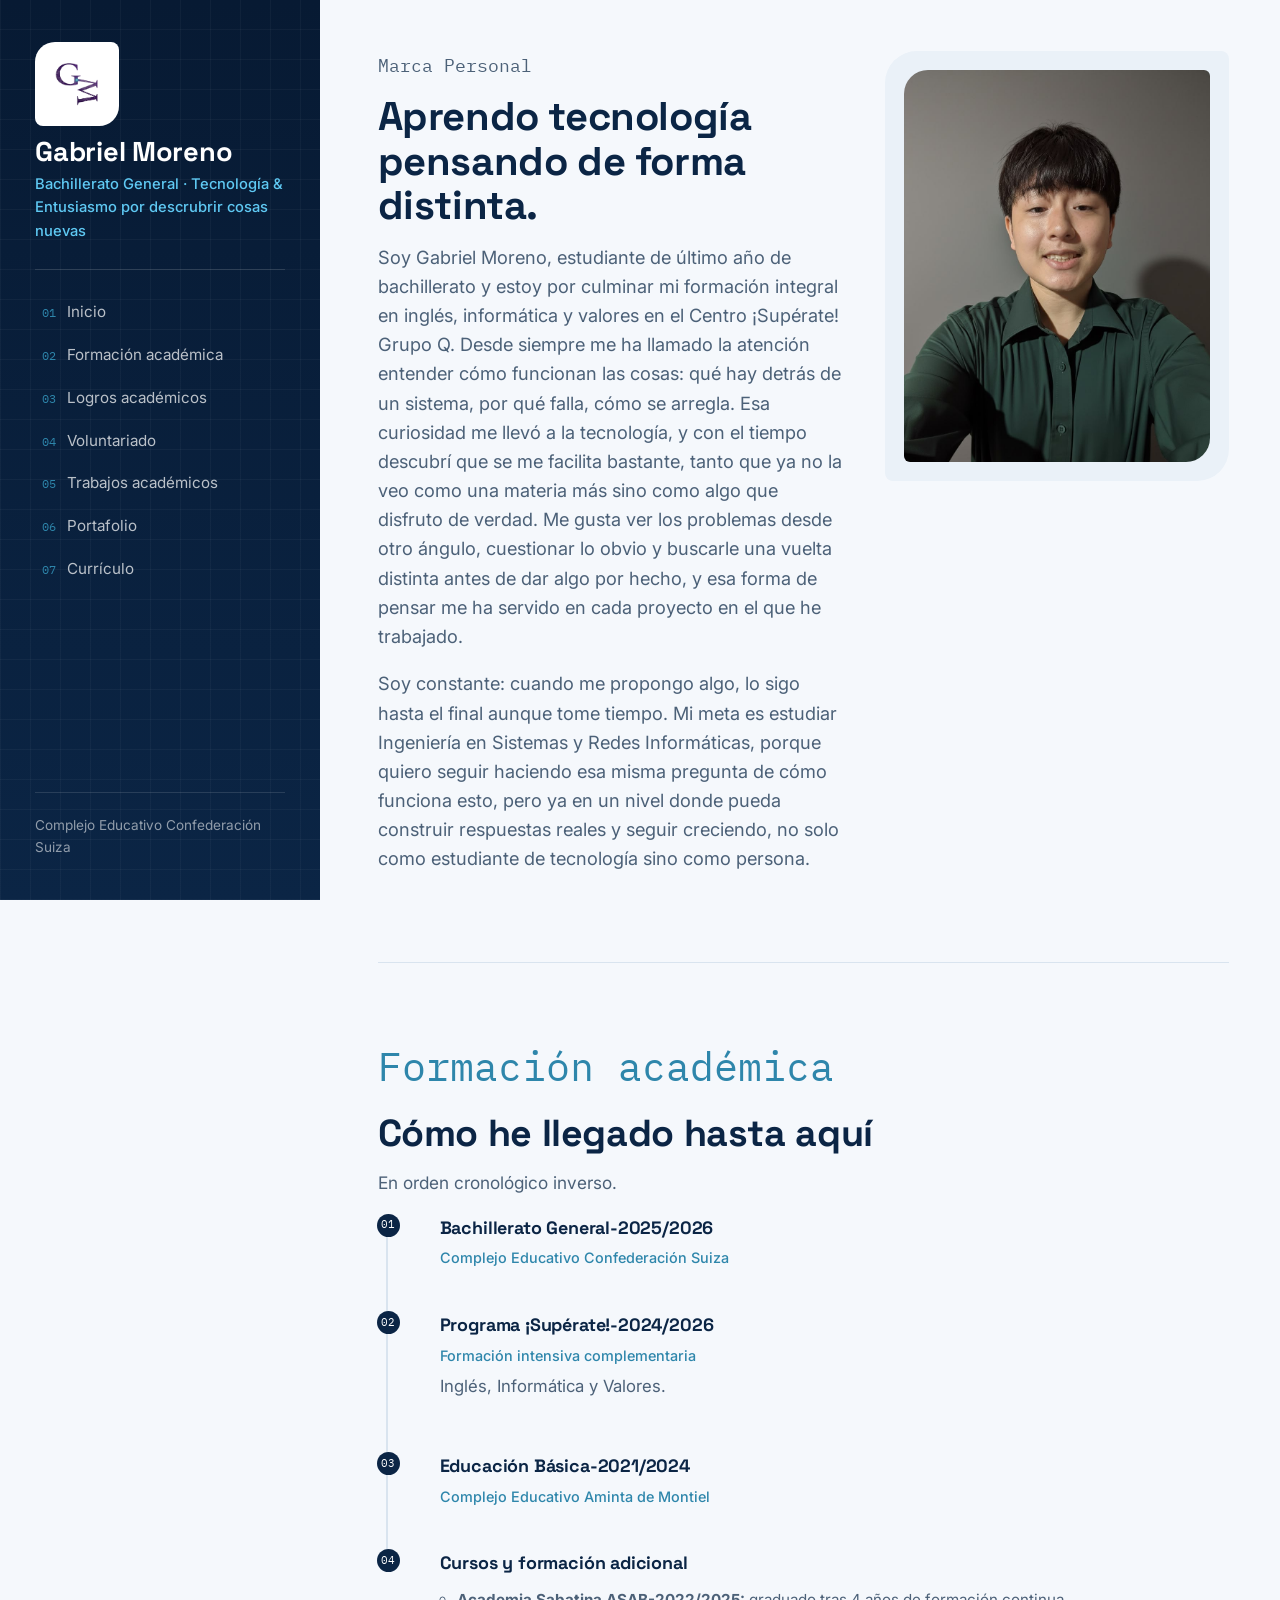
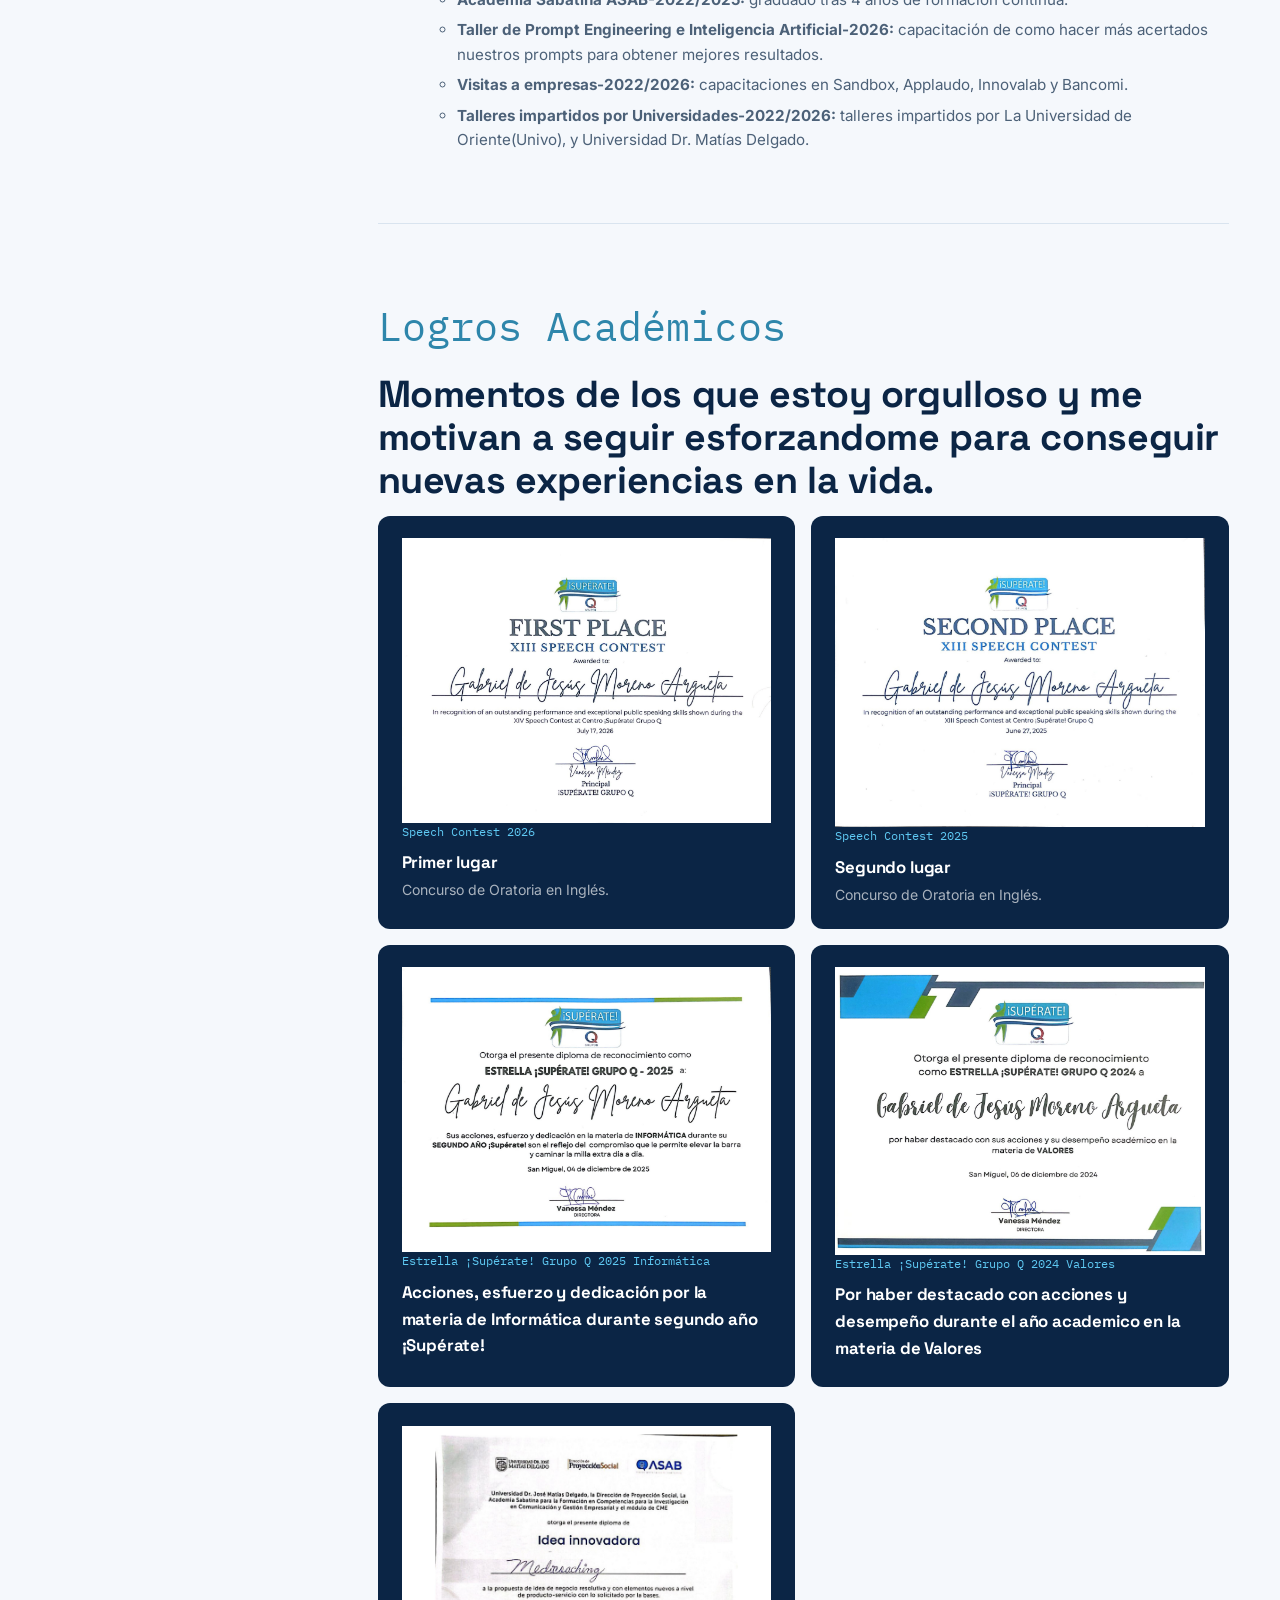
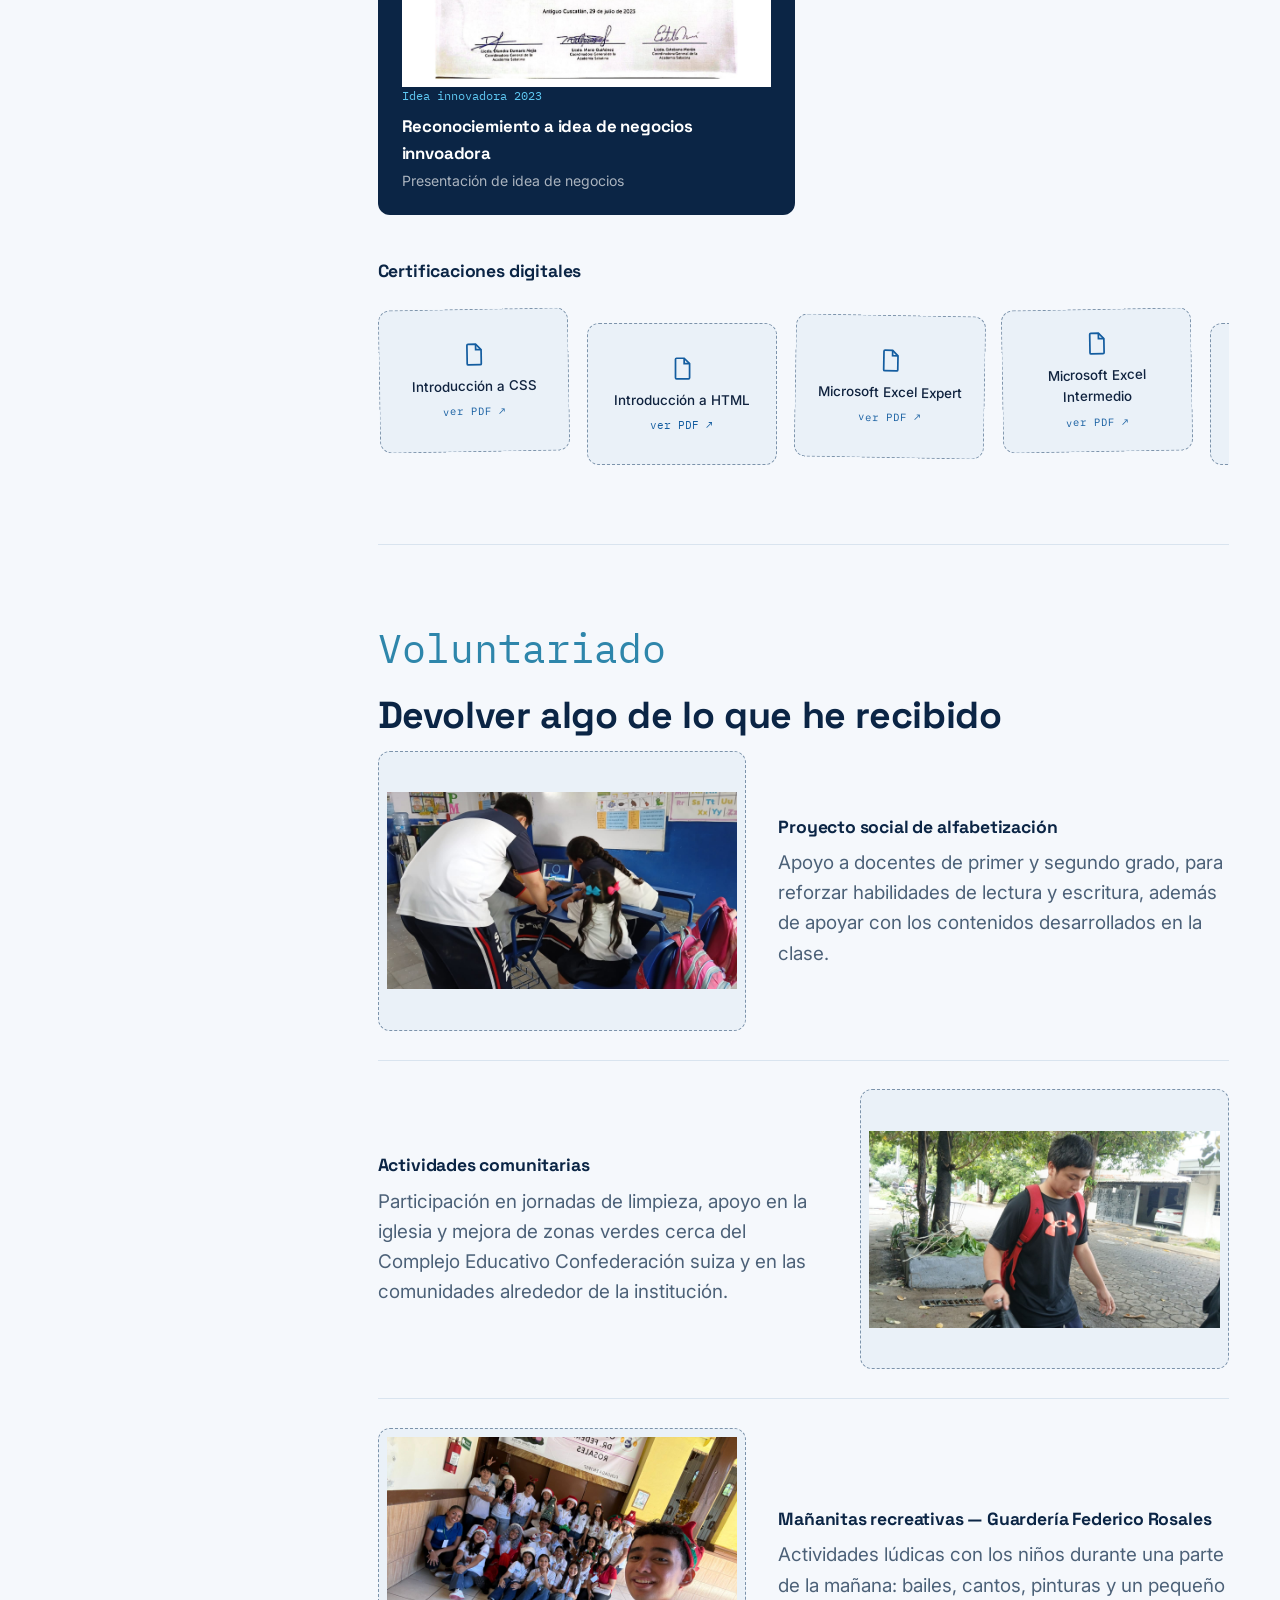
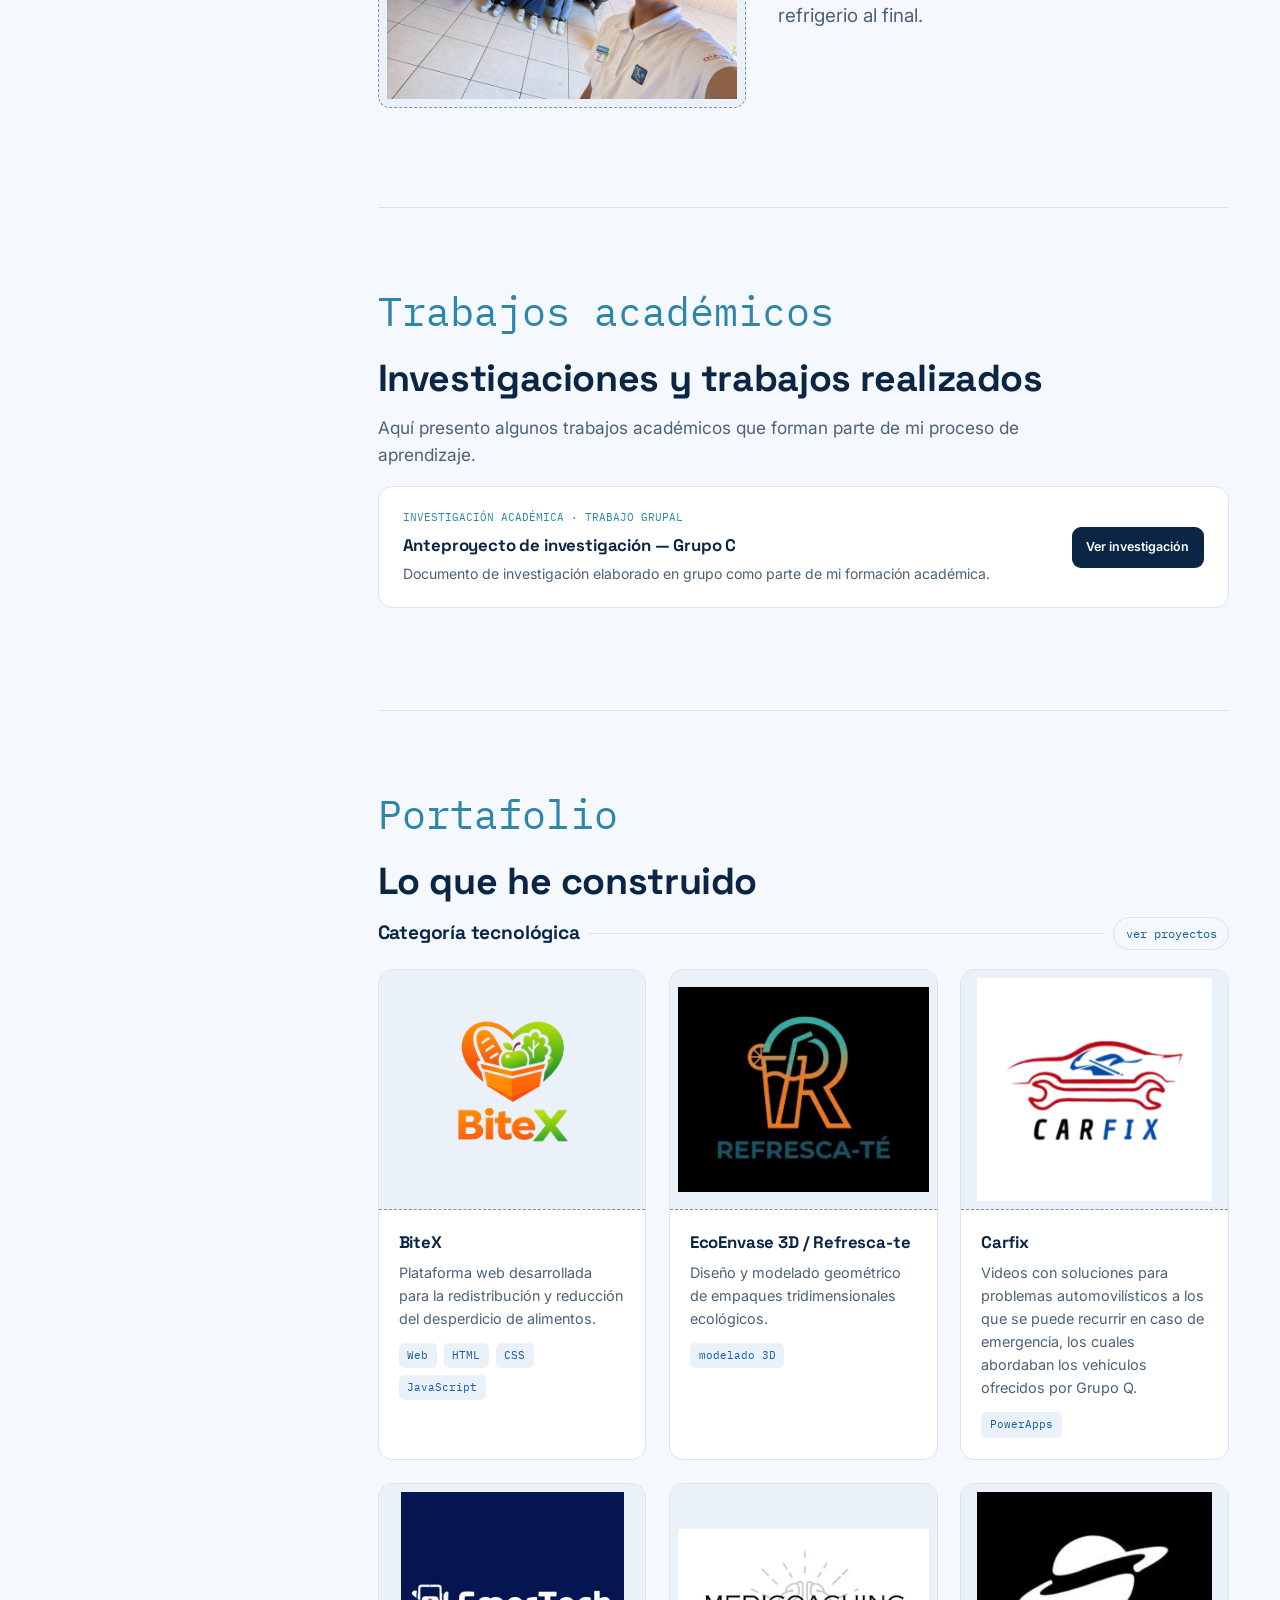
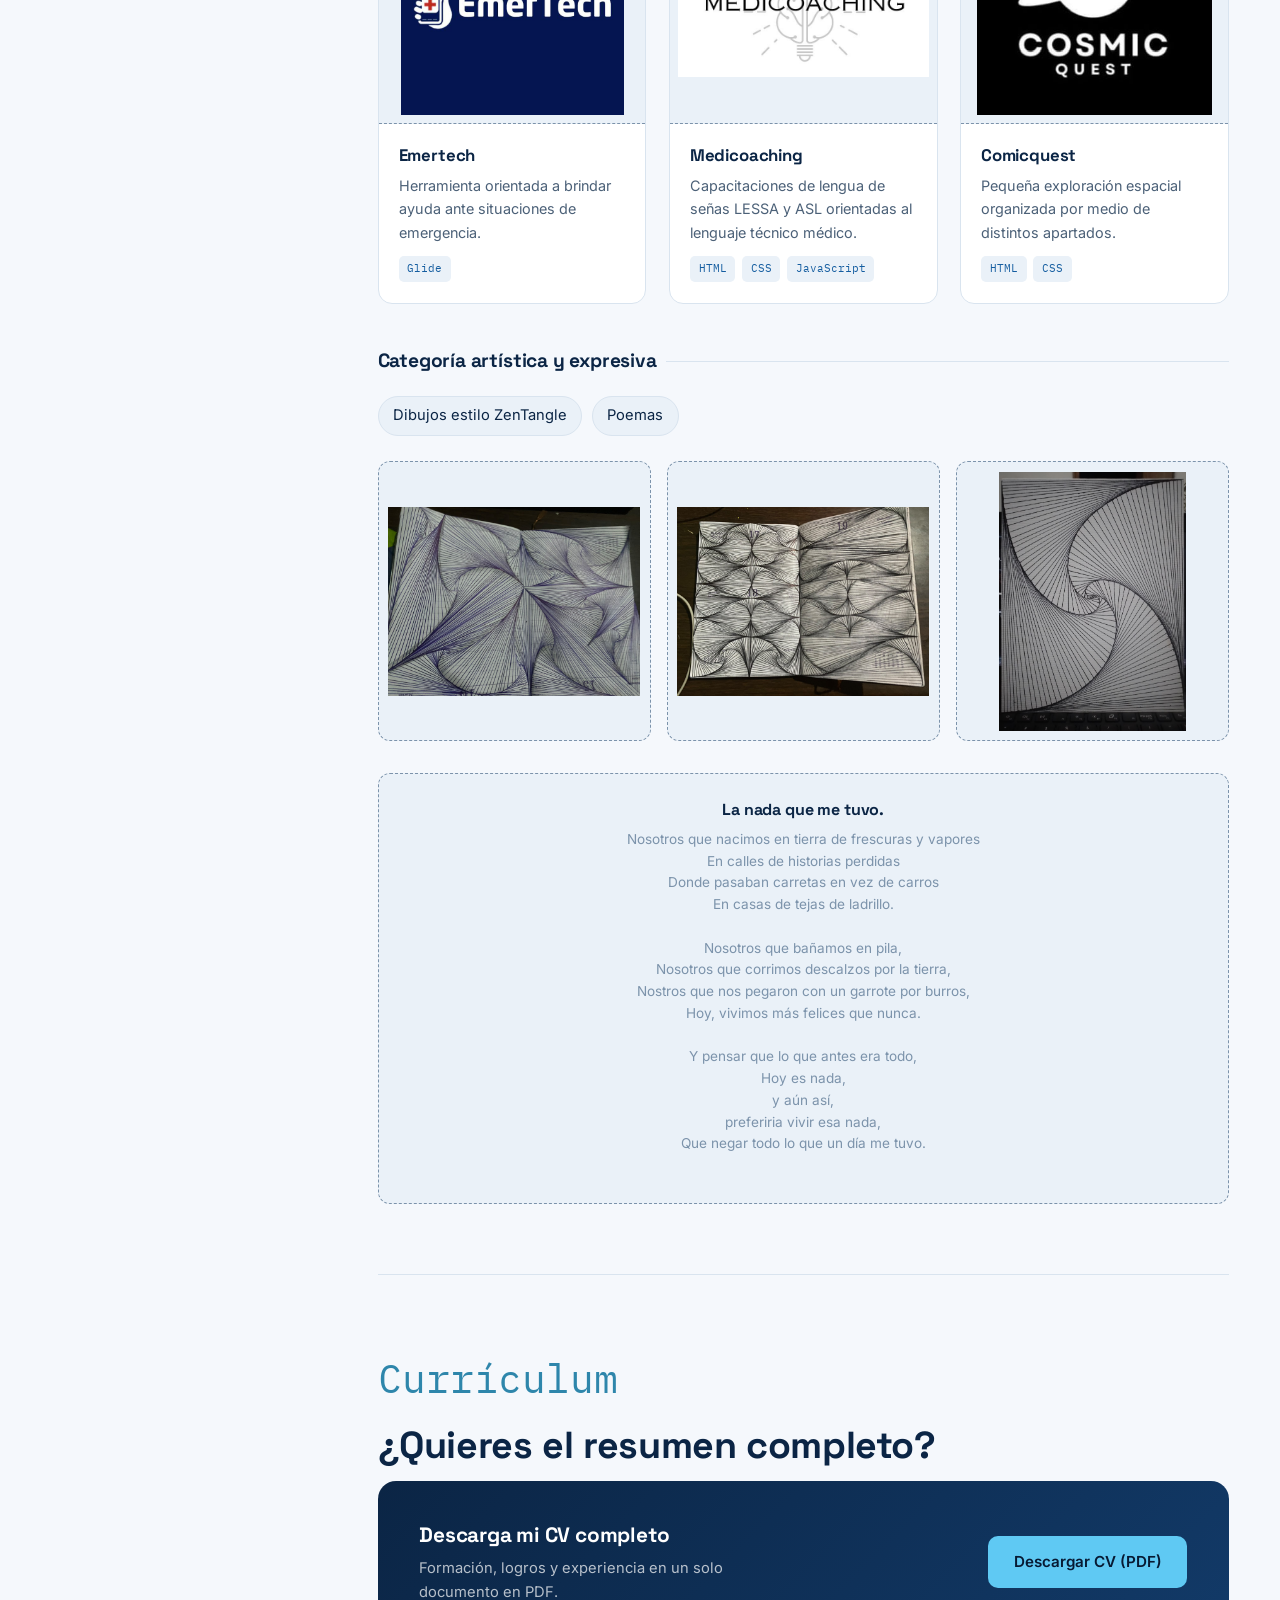
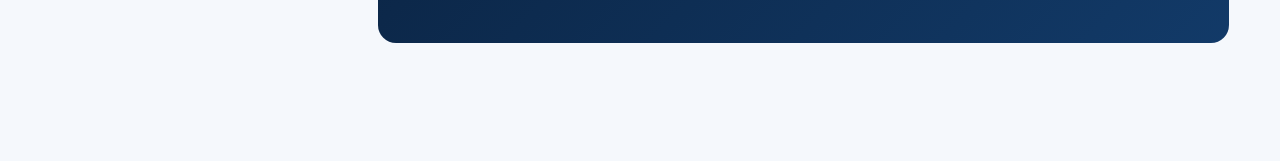
==== index.html @ 250d529d "Update educational and achievement sections in HTML" ====
<!DOCTYPE html>
<html lang="es">
<head>
<!-- ===== CABECERA: configuración, título y hoja de estilos ===== -->
<meta charset="UTF-8">
<meta name="viewport" content="width=device-width, initial-scale=1.0">
<title>Gabriel Moreno — Marca Personal</title>
<link rel="preconnect" href="https://fonts.googleapis.com">
<link rel="preconnect" href="https://fonts.gstatic.com" crossorigin>
<link href="https://fonts.googleapis.com/css2?family=Space+Grotesk:wght@400;500;600;700&family=Inter:wght@400;500;600&family=IBM+Plex+Mono:wght@500&display=swap" rel="stylesheet">
<link rel="stylesheet" href="style.css">
</head>
<body>

<!-- ===== MENÚ LATERAL: navegación principal ===== -->
<nav class="sidebar" aria-label="Navegación principal">
  <div class="brand-mark">
    <img class="brand-logo" src="archivos/logo.png" alt="Logo de Gabriel Moreno">
  </div>
  <h1>Gabriel Moreno</h1>
  <p class="role">Bachillerato General · Tecnología &amp; Entusiasmo por descrubrir cosas nuevas</p>

  <ul class="sidebar-nav">
    <li><a href="#inicio"><span class="idx">01</span> Inicio</a></li>
    <li><a href="#formacion"><span class="idx">02</span> Formación académica</a></li>
    <li><a href="#logros"><span class="idx">03</span> Logros académicos</a></li>
    <li><a href="#voluntariado"><span class="idx">04</span> Voluntariado</a></li>
    <li><a href="#trabajos-academicos"><span class="idx">05</span> Trabajos académicos</a></li>
    <li><a href="#portafolio"><span class="idx">06</span> Portafolio</a></li>
    <li><a href="#cv"><span class="idx">07</span> Currículo</a></li>
  </ul>

  <div class="sidebar-footer">
    Complejo Educativo Confederación Suiza
    <br>
  </div>
</nav>

<!-- ===== CONTENIDO PRINCIPAL ===== -->
<main>

  <!-- ===== SECCIÓN 1: INICIO ===== -->
  <section id="inicio">
    <div class="hero-grid">
      <div class="hero-copy">
        <p class="kicker">Marca Personal</p>
        <h2>Aprendo tecnología pensando de forma distinta.</h2>
        <p>
          Soy Gabriel Moreno, estudiante de último año de bachillerato y estoy por culminar mi formación integral en inglés, informática y valores en el Centro ¡Supérate! Grupo Q. 
          Desde siempre me ha llamado la atención entender cómo funcionan las cosas: qué hay detrás de un sistema, por qué falla, cómo se arregla. 
          Esa curiosidad me llevó a la tecnología, y con el tiempo descubrí que se me facilita bastante, tanto que ya no la veo como una materia más sino como algo que disfruto de verdad. 
          Me gusta ver los problemas desde otro ángulo, cuestionar lo obvio y buscarle una vuelta distinta antes de dar algo por hecho, y esa forma de pensar me ha servido en cada proyecto en el que he trabajado. 
        
          
        </p>
        <p>
            Soy constante: cuando me propongo algo, lo sigo hasta el final aunque tome tiempo. Mi meta es estudiar Ingeniería en Sistemas y Redes 
          Informáticas, porque quiero seguir haciendo esa misma pregunta de cómo funciona esto, pero ya en un nivel donde pueda construir respuestas reales y seguir creciendo, 
          no solo como estudiante de tecnología sino como persona.
        </p>
      </div>
      <div class="photo-frame">
        <div class="photo-backdrop" aria-hidden="true"></div>
        <div class="photo-slot">
          <img src="archivos/yo.jpeg" alt="Gabriel Moreno">
        </div>
      </div>
    </div>
  </section>

  <!-- ===== SECCIÓN 2: FORMACIÓN ACADÉMICA ===== -->
  <section id="formacion">
    <p class="kicker">Formación académica</p>
    <h2>Cómo he llegado hasta aquí</h2>
    <p class="lede">En orden cronológico inverso.</p>

    <ul class="timeline">
      <li>
        <h3>Bachillerato General-2025/2026</h3>
        <p class="meta">Complejo Educativo Confederación Suiza</p>
      </li>
      <li>
        <h3>Programa ¡Supérate!-2024/2026</h3>
        <p class="meta">Formación intensiva complementaria</p>
        <p>Inglés, Informática y Valores.</p>
      </li>
      <li>
        <h3>Educación Básica-2021/2024</h3>
        <p class="meta">Complejo Educativo Aminta de Montiel</p>
      </li>
      <li>
         <h3>Cursos y formación adicional</h3>
        <ul class="sub-list">
          <li><strong>Academia Sabatina ASAB-2022/2025:</strong> graduado tras 4 años de formación continua.</li>
          <li><strong>Taller de Prompt Engineering e Inteligencia Artificial-2026:</strong> capacitación de como hacer más acertados nuestros prompts para obtener
            mejores resultados.</li>
          <li><strong>Visitas a empresas-2022/2026:</strong> capacitaciones en Sandbox, Applaudo, Innovalab y Bancomi.</li>
          <li><strong>Talleres impartidos por Universidades-2022/2026:</strong> talleres impartidos por La Universidad de Oriente(Univo), y Universidad Dr. Matías Delgado.</li>
        </ul>
      </li>
    </ul>
  </section>

  <!-- ===== SECCIÓN 3: LOGROS ACADÉMICOS ===== -->
  <section id="logros">
    <p class="kicker">Logros Académicos</p>
    <h2>Momentos de los que estoy orgulloso y me motivan a seguir esforzandome para conseguir nuevas experiencias en la vida.</h2>

    <div class="achievement-highlights">
      <div class="card">
        <div class="img-slot">
          <label class="media-trigger" aria-label="Ampliar PDF" for="toggle-pdf-speech2026">
            <img src="archivos/Speechcontest2-preview.jpeg" alt="Vista previa - Speech Contest 2026">
          </label>
        </div>
        <span class="tag">Speech Contest 2026</span>
        <h3>Primer lugar</h3>
        <p>Concurso de Oratoria en Inglés.</p>
      </div>

      <div class="card">
        <div class="img-slot">
          <label class="media-trigger" aria-label="Ampliar PDF" for="toggle-pdf-speech2025">
            <img src="archivos/Speechcontest1-preview.jpeg" alt="Vista previa - Speech Contest 2025">
          </label>
        </div>
        <span class="tag">Speech Contest 2025</span>
        <h3>Segundo lugar</h3>
        <p>Concurso de Oratoria en Inglés.</p>
      </div>

      <div class="card">
        <div class="img-slot">
          <label class="media-trigger" aria-label="Ampliar PDF" for="toggle-pdf-estrellita-info">
            <img src="archivos/EstrellitaInfo-preview.jpeg" alt="Vista previa - Estrella ¡Supérate! Grupo Q 2025 Informática">
          </label>
        </div>
        <span class="tag">Estrella ¡Supérate! Grupo Q 2025 Informática</span>
        <h3>Acciones, esfuerzo y dedicación por la materia de Informática durante segundo año ¡Supérate!</h3>
        <p></p>
      </div>

      <div class="card">
        <div class="img-slot">
          <label class="media-trigger" aria-label="Ampliar PDF" for="toggle-pdf-estrella-valores">
            <img src="archivos/EstrellitaValores-preview.jpeg" alt="Vista previa - Estrella ¡Supérate! Grupo Q 2024 Valores">
          </label>
        </div>
        <span class="tag">Estrella ¡Supérate! Grupo Q 2024 Valores</span>
        <h3>Por haber destacado con acciones y desempeño durante el año academico en la materia de Valores</h3>
        <p></p>
      </div>

      <div class="card">
        <div class="img-slot">
          <label class="media-trigger" aria-label="Ampliar PDF" for="toggle-pdf-idea-innovadora">
            <img src="archivos/IdeaInnovadora-preview.jpeg" alt="Vista previa - Idea innovadora 2022">
          </label>
        </div>
        <span class="tag">Idea innovadora 2023</span>
        <h3>Reconociemiento a idea de negocios innvoadora</h3>
        <p>Presentación de idea de negocios</p>
      </div>
    </div>

    <h3 class="section-sub">Certificaciones digitales</h3>
    <div class="cert-grid">
      <label class="cert-slot"  for="toggle-media-css">
        <svg class="cert-icon" viewBox="0 0 24 24" fill="none" stroke="currentColor" stroke-width="1.6" aria-hidden="true"><path d="M7 3h7l5 5v13a1 1 0 0 1-1 1H7a1 1 0 0 1-1-1V4a1 1 0 0 1 1-1z"/><path d="M14 3v5h5"/></svg>
        <span class="cert-name">Introducción a CSS</span>
        <span class="cert-hint">ver PDF ↗</span>
      </label>
      <label class="cert-slot"  for="toggle-media-html">
        <svg class="cert-icon" viewBox="0 0 24 24" fill="none" stroke="currentColor" stroke-width="1.6" aria-hidden="true"><path d="M7 3h7l5 5v13a1 1 0 0 1-1 1H7a1 1 0 0 1-1-1V4a1 1 0 0 1 1-1z"/><path d="M14 3v5h5"/></svg>
        <span class="cert-name">Introducción a HTML</span>
        <span class="cert-hint">ver PDF ↗</span>
      </label>
      <label class="cert-slot"  for="toggle-pdf-excel-expert">
        <svg class="cert-icon" viewBox="0 0 24 24" fill="none" stroke="currentColor" stroke-width="1.6" aria-hidden="true"><path d="M7 3h7l5 5v13a1 1 0 0 1-1 1H7a1 1 0 0 1-1-1V4a1 1 0 0 1 1-1z"/><path d="M14 3v5h5"/></svg>
        <span class="cert-name">Microsoft Excel Expert</span>
        <span class="cert-hint">ver PDF ↗</span>
      </label>
      <label class="cert-slot"  for="toggle-pdf-excel-intermedio">
        <svg class="cert-icon" viewBox="0 0 24 24" fill="none" stroke="currentColor" stroke-width="1.6" aria-hidden="true"><path d="M7 3h7l5 5v13a1 1 0 0 1-1 1H7a1 1 0 0 1-1-1V4a1 1 0 0 1 1-1z"/><path d="M14 3v5h5"/></svg>
        <span class="cert-name">Microsoft Excel Intermedio</span>
        <span class="cert-hint">ver PDF ↗</span>
      </label>
      <label class="cert-slot" for="toggle-pdf-telus">
        <svg class="cert-icon" viewBox="0 0 24 24" fill="none" stroke="currentColor" stroke-width="1.6" aria-hidden="true"><path d="M7 3h7l5 5v13a1 1 0 0 1-1 1H7a1 1 0 0 1-1-1V4a1 1 0 0 1 1-1z"/><path d="M14 3v5h5"/></svg>
        <span class="cert-name">Grupo de Inglés — TELUS</span>
        <span class="cert-hint">ver PDF ↗</span>
      </label>
      <label class="cert-slot"  for="toggle-pdf-netacad">
        <svg class="cert-icon" viewBox="0 0 24 24" fill="none" stroke="currentColor" stroke-width="1.6" aria-hidden="true"><path d="M7 3h7l5 5v13a1 1 0 0 1-1 1H7a1 1 0 0 1-1-1V4a1 1 0 0 1 1-1z"/><path d="M14 3v5h5"/></svg>
        <span class="cert-name">NetAcad</span>
        <span class="cert-hint">ver PDF ↗</span>
      </label>
      <label class="cert-slot"  for="toggle-pdf-devweek">
        <svg class="cert-icon" viewBox="0 0 24 24" fill="none" stroke="currentColor" stroke-width="1.6" aria-hidden="true"><path d="M7 3h7l5 5v13a1 1 0 0 1-1 1H7a1 1 0 0 1-1-1V4a1 1 0 0 1 1-1z"/><path d="M14 3v5h5"/></svg>
        <span class="cert-name">DevWeek — Elaniin</span>
        <span class="cert-hint">ver PDF ↗</span>
      </label>
      <label class="cert-slot"  for="toggle-media-js">
        <svg class="cert-icon" viewBox="0 0 24 24" fill="none" stroke="currentColor" stroke-width="1.6" aria-hidden="true"><path d="M7 3h7l5 5v13a1 1 0 0 1-1 1H7a1 1 0 0 1-1-1V4a1 1 0 0 1 1-1z"/><path d="M14 3v5h5"/></svg>
        <span class="cert-name">Introducción a JavaScript</span>
        <span class="cert-hint">ver PDF ↗</span>
      </label>
    </div>
  </section>

  <!-- ===== SECCIÓN 4: VOLUNTARIADO ===== -->
  <section id="voluntariado">
    <p class="kicker">Voluntariado</p>
    <h2>Devolver algo de lo que he recibido</h2>

    <div class="volunteer-row">
      <div class="img-slot">
        <label class="media-trigger"  aria-label="Ampliar imagen" for="toggle-img-vol1"><img src="archivos/voluntariado1.jpeg" alt="Clases con los niños." ></label>
      </div>
      <div>
        <h3>Proyecto social de alfabetización</h3>
        <p>Apoyo a docentes de primer y segundo grado, para reforzar habilidades de lectura y escritura, además de apoyar con los contenidos desarrollados en la clase.</p>
      </div>
    </div>

    <div class="volunteer-row">
      <div class="img-slot">
        <label class="media-trigger"  aria-label="Ampliar imagen" for="toggle-img-vol2"><img src="archivos/voluntariado2.jpeg" alt="Ayuda comunitaria." ></label>
      </div>
      <div>
        <h3>Actividades comunitarias</h3>
        <p>Participación en jornadas de limpieza, apoyo en la iglesia y mejora de zonas verdes cerca del Complejo Educativo Confederación suiza y en las comunidades alrededor de la institución.</p>
      </div>
    </div>

    <div class="volunteer-row">
      <div class="img-slot">
        <label class="media-trigger"  aria-label="Ampliar imagen" for="toggle-img-vol3"><img src="archivos/voluntariado3.jpeg" alt="Mañanitas recreativas." ></label>
      </div>
      <div>
        <h3>Mañanitas recreativas — Guardería Federico Rosales</h3>
        <p>Actividades lúdicas con los niños durante una parte de la mañana: bailes, cantos, pinturas y un pequeño refrigerio al final.</p>
      </div>
    </div>
  </section>

  <!-- ===== SECCIÓN 5: TRABAJOS ACADÉMICOS ===== -->
  <!-- Esta sección reúne investigaciones y documentos académicos que he realizado. -->
  <section id="trabajos-academicos">
    <p class="kicker">Trabajos académicos</p>
    <h2>Investigaciones y trabajos realizados</h2>
    <p class="lede">
      Aquí presento algunos trabajos académicos que forman parte de mi proceso de aprendizaje.
    </p>

    <!-- Tarjeta del documento investigativo -->
    <div class="research-card">
      <div>
        <span class="research-kind">Investigación académica · Trabajo grupal</span>
        <h4>Anteproyecto de investigación — Grupo C</h4>
        <p>Documento de investigación elaborado en grupo como parte de mi formación académica.</p>
      </div>
      <label class="research-button" for="toggle-pdf-research">Ver investigación</label>
    </div>
  </section>

  <!-- ===== SECCIÓN 6: PORTAFOLIO ===== -->
  <section id="portafolio">
    <p class="kicker">Portafolio</p>
    <h2>Lo que he construido</h2>

    <div class="portfolio-tabs-label">
      <h3>Categoría tecnológica</h3>
      <div class="line"></div>
      <a class="repo-link" href="proyectos/README.md">ver proyectos</a>
    </div>

    <div class="project-grid">
      <div class="project-card" style="--accent:var(--color-web)">
        <div class="img-slot">
          <img src="archivos/bitex.png" alt="Proyecto BiteX">
        </div>
        <div class="body">
          <h4>BiteX</h4>
          <p>Plataforma web desarrollada para la redistribución y reducción del desperdicio de alimentos.</p>
          <ul class="stack"><li>Web</li><li>HTML</li><li>CSS</li><li>JavaScript</li></ul>
        </div>
      </div>

      <div class="project-card" style="--accent:var(--color-diseno)">
        <div class="img-slot">
          <img src="archivos/refrescate.jpeg" alt="Imagen del proyecto">
        </div>
        <div class="body">
          <h4>EcoEnvase 3D / Refresca-te</h4>
          <p>Diseño y modelado geométrico de empaques tridimensionales ecológicos.</p>
          <ul class="stack"><li>modelado 3D</li></ul>
        </div>
      </div>

      <div class="project-card" style="--accent:var(--color-sin-codigo)">
        <div class="img-slot">
          <img src="archivos/carfix.jpeg" alt="Proyecto Carfix">        </div>
        <div class="body">
          <h4>Carfix</h4>
          <p>Videos con soluciones para problemas automovilísticos a los que se puede recurrir en caso de emergencia, los cuales abordaban los vehiculos ofrecidos por Grupo Q.</p>
          <ul class="stack"><li>PowerApps</li></ul>
        </div>      </div>

      <div class="project-card" style="--accent:var(--color-sin-codigo)">
        <div class="img-slot">
          <img src="archivos/emertech.jpeg" alt="Proyecto Emertech">
        </div>
        <div class="body">
          <h4>Emertech</h4>
          <p>Herramienta orientada a brindar ayuda ante situaciones de emergencia.</p>
          <ul class="stack"><li>Glide</li></ul>
        </div>
      </div>

      <div class="project-card" style="--accent:var(--color-web)">
        <div class="img-slot">
          <img src="archivos/medicoaching.jpeg" alt="Proyecto Medicoaching">
        </div>
        <div class="body">
          <h4>Medicoaching</h4>
          <p>Capacitaciones de lengua de señas LESSA y ASL orientadas al lenguaje técnico médico.</p>
          <ul class="stack"><li>HTML</li><li>CSS</li><li>JavaScript</li></ul>
        </div>
      </div>

      <div class="project-card" style="--accent:var(--color-web)">
        <div class="img-slot">
          <img src="archivos/comicquest.jpeg" alt="Proyecto Comicquest">
        </div>
        <div class="body">
          <h4>Comicquest</h4>
          <p>Pequeña exploración espacial organizada por medio de distintos apartados.</p>
          <ul class="stack"><li>HTML</li><li>CSS</li></ul>
        </div>
      </div>
    </div>

    <div class="portfolio-tabs-label">
      <h3>Categoría artística y expresiva</h3>
      <div class="line"></div>
    </div>

    <ul class="art-list">
      <li>Dibujos estilo ZenTangle</li>
      <li>Poemas</li>
    </ul>

    <div class="art-gallery">
      <div class="art-slot">
        <label class="media-trigger"  aria-label="Ampliar imagen" for="toggle-img-dibujo1"><img src="archivos/dibujo1.jpeg" alt="Dibujo estilo ZenTangle 1"></label>
      </div>
      <div class="art-slot">
        <label class="media-trigger"  aria-label="Ampliar imagen" for="toggle-img-dibujo2"><img src="archivos/dibujo2.jpeg" alt="Dibujo estilo ZenTangle 2"></label>
      </div>
      <div class="art-slot">
        <label class="media-trigger"  aria-label="Ampliar imagen" for="toggle-img-dibujo3"><img src="archivos/dibujo3.jpeg" alt="Dibujo estilo ZenTangle 3"></label>
      </div>

      <div class="poem-slot">
        <h4>La nada que me tuvo.</h4>
        <p>Nosotros que nacimos en tierra de frescuras y vapores <br>
En calles de historias perdidas<br>
Donde pasaban carretas en vez de carros<br>
En casas de tejas de ladrillo.<br>
<br>
Nosotros que bañamos en pila,<br>
Nosotros que corrimos descalzos por la tierra,<br>
Nostros que nos pegaron con un garrote por burros, <br>
Hoy, vivimos más felices que nunca.<br>
<br>
Y pensar que lo que antes era todo,<br>
Hoy es nada,<br>
y aún así,<br>
preferiria vivir esa nada,<br>
Que negar todo lo que un día me tuvo.</p><br>
      </div>
    </div>
  </section>

  <!-- ===== SECCIÓN 7: CURRÍCULO ===== -->
  <section id="cv">
    <p class="kicker">Currículum</p>
    <h2>¿Quieres el resumen completo?</h2>
    <div class="cv-box">
      <div>
        <h3>Descarga mi CV completo</h3>
        <p>Formación, logros y experiencia en un solo documento en PDF.</p>
      </div>
      <a class="cv-button" href="archivos/cv.pdf" download>Descargar CV (PDF)</a>
    </div>
  </section>

</main>

<!-- ===== VISUALIZACIÓN DE PDFs E IMÁGENES SIN JAVASCRIPT ===== -->
<!-- Cada checkbox controla un modal. Las etiquetas <label> permiten abrirlo y cerrarlo. -->
<input id="toggle-media-css" class="media-toggle" type="checkbox">
<div id="media-css" class="media-modal"><label class="modal-bg" for="toggle-media-css" aria-label="Cerrar"></label><label class="modal-close" for="toggle-media-css" aria-label="Cerrar">×</label><img class="modal-img" src="archivos/css.jpeg" alt="Certificado de Introducción a CSS"></div><input id="toggle-media-html" class="media-toggle" type="checkbox">
<div id="media-html" class="media-modal"><label class="modal-bg" for="toggle-media-html" aria-label="Cerrar"></label><label class="modal-close" for="toggle-media-html" aria-label="Cerrar">×</label><img class="modal-img" src="archivos/html.jpeg" alt="Certificado de Introducción a HTML"></div><input id="toggle-media-js" class="media-toggle" type="checkbox">
<div id="media-js" class="media-modal"><label class="modal-bg" for="toggle-media-js" aria-label="Cerrar"></label><label class="modal-close" for="toggle-media-js" aria-label="Cerrar">×</label><img class="modal-img" src="archivos/js.jpg" alt="Certificado de Introducción a JavaScript"></div><input id="toggle-pdf-excel-expert" class="media-toggle" type="checkbox">
<div id="pdf-excel-expert" class="media-modal"><label class="modal-bg" for="toggle-pdf-excel-expert" aria-label="Cerrar"></label><label class="modal-close" for="toggle-pdf-excel-expert" aria-label="Cerrar">×</label><iframe src="archivos/Excel Expert.pdf" title="Microsoft Excel Expert"></iframe></div><input id="toggle-pdf-excel-intermedio" class="media-toggle" type="checkbox">
<div id="pdf-excel-intermedio" class="media-modal"><label class="modal-bg" for="toggle-pdf-excel-intermedio" aria-label="Cerrar"></label><label class="modal-close" for="toggle-pdf-excel-intermedio" aria-label="Cerrar">×</label><iframe src="archivos/Cert62413161172.pdf" title="Microsoft Excel Intermedio"></iframe></div><input id="toggle-pdf-telus" class="media-toggle" type="checkbox">
<div id="pdf-telus" class="media-modal"><label class="modal-bg" for="toggle-pdf-telus" aria-label="Cerrar"></label><label class="modal-close" for="toggle-pdf-telus" aria-label="Cerrar">×</label><iframe src="archivos/Diploma - Gabriel De Jesús Moreno.pdf" title="Grupo de Inglés TELUS"></iframe></div><input id="toggle-pdf-netacad" class="media-toggle" type="checkbox">
<div id="pdf-netacad" class="media-modal"><label class="modal-bg" for="toggle-pdf-netacad" aria-label="Cerrar"></label><label class="modal-close" for="toggle-pdf-netacad" aria-label="Cerrar">×</label><iframe src="archivos/NetworkingBasicsUpdate20260630-31-3f43p0 (1).pdf" title="NetAcad"></iframe></div><input id="toggle-pdf-devweek" class="media-toggle" type="checkbox">
<div id="pdf-devweek" class="media-modal"><label class="modal-bg" for="toggle-pdf-devweek" aria-label="Cerrar"></label><label class="modal-close" for="toggle-pdf-devweek" aria-label="Cerrar">×</label><iframe src="archivos/15_Diploma.pdf" title="DevWeek Elaniin"></iframe></div><input id="toggle-pdf-research" class="media-toggle" type="checkbox">
<div id="pdf-research" class="media-modal"><label class="modal-bg" for="toggle-pdf-research" aria-label="Cerrar"></label><label class="modal-close" for="toggle-pdf-research" aria-label="Cerrar">×</label><iframe src="archivos/Anteproyecto-Grupo C-Huizúcar-GE.pdf" title="Anteproyecto de investigación"></iframe></div><input id="toggle-img-vol1" class="media-toggle" type="checkbox">
<div id="img-vol1" class="media-modal"><label class="modal-bg" for="toggle-img-vol1" aria-label="Cerrar"></label><label class="modal-close" for="toggle-img-vol1" aria-label="Cerrar">×</label><img class="modal-img" src="archivos/voluntariado1.jpeg" alt="Fotografía de alfabetización"></div><input id="toggle-img-vol2" class="media-toggle" type="checkbox">
<div id="img-vol2" class="media-modal"><label class="modal-bg" for="toggle-img-vol2" aria-label="Cerrar"></label><label class="modal-close" for="toggle-img-vol2" aria-label="Cerrar">×</label><img class="modal-img" src="archivos/voluntariado2.jpeg" alt="Fotografía de actividades comunitarias"></div><input id="toggle-img-vol3" class="media-toggle" type="checkbox">
<div id="img-vol3" class="media-modal"><label class="modal-bg" for="toggle-img-vol3" aria-label="Cerrar"></label><label class="modal-close" for="toggle-img-vol3" aria-label="Cerrar">×</label><img class="modal-img" src="archivos/voluntariado3.jpeg" alt="Fotografía de mañanitas recreativas"></div><input id="toggle-img-bitex" class="media-toggle" type="checkbox">
<div id="img-bitex" class="media-modal"><label class="modal-bg" for="toggle-img-bitex" aria-label="Cerrar"></label><label class="modal-close" for="toggle-img-bitex" aria-label="Cerrar">×</label><img class="modal-img" src="archivos/bitex.png" alt="Imagen del proyecto BiteX"></div><input id="toggle-img-refrescate" class="media-toggle" type="checkbox">
<div id="img-refrescate" class="media-modal"><label class="modal-bg" for="toggle-img-refrescate" aria-label="Cerrar"></label><label class="modal-close" for="toggle-img-refrescate" aria-label="Cerrar">×</label><img class="modal-img" src="archivos/refrescate.jpeg" alt="Imagen del proyecto EcoEnvase 3D / Refresca-te"></div><input id="toggle-img-carfix" class="media-toggle" type="checkbox">
<div id="img-carfix" class="media-modal"><label class="modal-bg" for="toggle-img-carfix" aria-label="Cerrar"></label><label class="modal-close" for="toggle-img-carfix" aria-label="Cerrar">×</label><img class="modal-img" src="archivos/carfix.jpeg" alt="Imagen del proyecto Carfix"></div><input id="toggle-img-emertech" class="media-toggle" type="checkbox">
<div id="img-emertech" class="media-modal"><label class="modal-bg" for="toggle-img-emertech" aria-label="Cerrar"></label><label class="modal-close" for="toggle-img-emertech" aria-label="Cerrar">×</label><img class="modal-img" src="archivos/emertech.jpeg" alt="Imagen del proyecto Emertech"></div><input id="toggle-img-medicoaching" class="media-toggle" type="checkbox">
<div id="img-medicoaching" class="media-modal"><label class="modal-bg" for="toggle-img-medicoaching" aria-label="Cerrar"></label><label class="modal-close" for="toggle-img-medicoaching" aria-label="Cerrar">×</label><img class="modal-img" src="archivos/medicoaching.jpeg" alt="Imagen del proyecto Medicoaching"></div><input id="toggle-img-comicquest" class="media-toggle" type="checkbox">
<div id="img-comicquest" class="media-modal"><label class="modal-bg" for="toggle-img-comicquest" aria-label="Cerrar"></label><label class="modal-close" for="toggle-img-comicquest" aria-label="Cerrar">×</label><img class="modal-img" src="archivos/comicquest.jpeg" alt="Imagen del proyecto Comicquest"></div><input id="toggle-img-dibujo1" class="media-toggle" type="checkbox">
<div id="img-dibujo1" class="media-modal"><label class="modal-bg" for="toggle-img-dibujo1" aria-label="Cerrar"></label><label class="modal-close" for="toggle-img-dibujo1" aria-label="Cerrar">×</label><img class="modal-img" src="archivos/dibujo1.jpeg" alt="Dibujo ZenTangle 1"></div><input id="toggle-img-dibujo2" class="media-toggle" type="checkbox">
<div id="img-dibujo2" class="media-modal"><label class="modal-bg" for="toggle-img-dibujo2" aria-label="Cerrar"></label><label class="modal-close" for="toggle-img-dibujo2" aria-label="Cerrar">×</label><img class="modal-img" src="archivos/dibujo2.jpeg" alt="Dibujo ZenTangle 2"></div><input id="toggle-img-dibujo3" class="media-toggle" type="checkbox">
<div id="img-dibujo3" class="media-modal"><label class="modal-bg" for="toggle-img-dibujo3" aria-label="Cerrar"></label><label class="modal-close" for="toggle-img-dibujo3" aria-label="Cerrar">×</label><img class="modal-img" src="archivos/dibujo3.jpeg" alt="Dibujo ZenTangle 3"></div>

<!-- Modales de Logros Académicos -->
<input id="toggle-pdf-speech2026" class="media-toggle" type="checkbox">
<div id="pdf-speech2026" class="media-modal"><label class="modal-bg" for="toggle-pdf-speech2026" aria-label="Cerrar"></label><label class="modal-close" for="toggle-pdf-speech2026" aria-label="Cerrar">×</label><iframe src="archivos/Speechcontest2.pdf" title="Speech Contest 2026 - Primer lugar"></iframe></div>

<input id="toggle-pdf-speech2025" class="media-toggle" type="checkbox">
<div id="pdf-speech2025" class="media-modal"><label class="modal-bg" for="toggle-pdf-speech2025" aria-label="Cerrar"></label><label class="modal-close" for="toggle-pdf-speech2025" aria-label="Cerrar">×</label><iframe src="archivos/Speechcontest1.pdf" title="Speech Contest 2025 - Segundo lugar"></iframe></div>

<input id="toggle-pdf-estrellita-info" class="media-toggle" type="checkbox">
<div id="pdf-estrellita-info" class="media-modal"><label class="modal-bg" for="toggle-pdf-estrellita-info" aria-label="Cerrar"></label><label class="modal-close" for="toggle-pdf-estrellita-info" aria-label="Cerrar">×</label><iframe src="archivos/EstrellitaInfo.pdf" title="Estrella ¡Supérate! Grupo Q 2025 Informática"></iframe></div>

<input id="toggle-pdf-estrella-valores" class="media-toggle" type="checkbox">
<div id="pdf-estrella-valores" class="media-modal"><label class="modal-bg" for="toggle-pdf-estrella-valores" aria-label="Cerrar"></label><label class="modal-close" for="toggle-pdf-estrella-valores" aria-label="Cerrar">×</label><iframe src="archivos/EstrellitaValores.pdf" title="Estrella ¡Supérate! Grupo Q 2024 Valores"></iframe></div>

<input id="toggle-pdf-idea-innovadora" class="media-toggle" type="checkbox">
<div id="pdf-idea-innovadora" class="media-modal"><label class="modal-bg" for="toggle-pdf-idea-innovadora" aria-label="Cerrar"></label><label class="modal-close" for="toggle-pdf-idea-innovadora" aria-label="Cerrar">×</label><iframe src="archivos/IdeaInnovadora (1).pdf" title="Idea innovadora 2022"></iframe></div>

</body>
</html>
---- style.css ----
/* Este bloque define la identidad visual general del sitio: colores, fuentes y medidas reutilizables. */
/* =========================================================
   ESTILOS PRINCIPALES DEL PORTAFOLIO
   Este archivo contiene únicamente el diseño visual de la página.
   Las variables y reglas están agrupadas por sección para facilitar
   su lectura y modificación.
   ========================================================= */

/* ===== 1. COLORES, FUENTES Y MEDIDAS GENERALES ===== */
/* Variables principales del sitio */
/* Variables CSS: permiten cambiar colores, tipografías y el ancho del menú desde un solo lugar. */
  :root{
    --azul-oscuro:#071a33;
    --azul-principal:#0b2545;
    --azul-secundario:#123a68;
    --azul-medio:#145da0;
    --azul-claro:#2e86ab;
    --azul-celeste:#5fc9f3;
    --fondo:#f5f8fc;
    --fondo-secundario:#eaf1f8;
    --texto-principal:#10233f;
    --texto-secundario:#4c6178;
    --texto-suave:#7c93ab;
    --borde:#d9e4ef;
    --blanco:#ffffff;

    --color-web:var(--azul-principal);
    --color-sin-codigo:var(--azul-medio);
    --color-diseno:var(--azul-celeste);

    --fuente-titulos:'Space Grotesk', sans-serif;
    --fuente-cuerpo:'Inter', sans-serif;
    --fuente-mono:'IBM Plex Mono', monospace;

    --ancho-menu:320px;
  }

/* Hace que el ancho y alto de los elementos incluyan también su padding y borde. */
  *{box-sizing:border-box;}
/* Hace suave el desplazamiento cuando se pulsa un enlace interno del menú. */
  html{scroll-behavior:smooth;}
/* Estilos generales del documento completo. */
  body{
    margin:0;
    font-family:var(--fuente-cuerpo);
    color:var(--texto-principal);
    background:var(--fondo);
    line-height:1.6;
  }
/* Evita que las imágenes desborden su contenedor y elimina el espacio inferior típico de imágenes inline. */
  img{max-width:100%;display:block;}
/* Los enlaces heredan el color del elemento donde están colocados. */
  a{color:inherit;}

/* Estilos comunes para todos los títulos del portafolio. */
  h1,h2,h3,h4{
    font-family:var(--fuente-titulos);
    margin:0 0 0.4em 0;
    color:var(--azul-principal);
    letter-spacing:-0.01em;
  }

/* Da a los párrafos un margen inferior uniforme. */
  p{margin:0 0 1em 0;}

/* Contenedor general reutilizable para limitar el ancho de contenido. */
  .container{
    max-width:760px;
  }

  /* ===== 2. MENÚ LATERAL ===== */
/* Menú lateral fijo utilizado en pantallas grandes. */
  .sidebar{
    position:fixed;
    top:0; left:0; bottom:0;
    width:var(--ancho-menu);
    background:
      repeating-linear-gradient(0deg, rgba(255,255,255,0.035) 0 1px, transparent 1px 30px),
      repeating-linear-gradient(90deg, rgba(255,255,255,0.035) 0 1px, transparent 1px 30px),
      linear-gradient(180deg, var(--azul-oscuro) 0%, var(--azul-principal) 100%);
    color:#dce8f5;
    padding:2.6rem 2.2rem;
    display:flex;
    flex-direction:column;
    overflow-y:auto;
  }

/* Personaliza la barra de desplazamiento del menú lateral. */
  .sidebar::-webkit-scrollbar{width:6px;}
  .sidebar::-webkit-scrollbar-thumb{background:var(--azul-secundario); border-radius:4px;}

/* Caja blanca que contiene el logotipo personal. */
  .brand-mark{
    position:relative;
    width:84px;
    height:84px;
    border-radius:20px 8px 20px 8px;
    background:#ffffff;
    box-shadow:inset 0 0 0 1px rgba(255,255,255,0.09);
    display:flex;
    align-items:center;
    justify-content:center;
    margin-bottom:0.65rem;
    overflow:hidden;
  }
/* Estilo de un elemento decorativo antiguo; se conserva para no eliminar código existente. */
  .brand-mark-trace{
    position:absolute;
    inset:0;
    width:100%;
    height:100%;
    fill:none;
    stroke:var(--azul-claro);
    stroke-width:1.6;
    stroke-linecap:round;
    opacity:0.6;
  }
/* Estilo para las letras del logotipo antiguo; se conserva aunque actualmente no se usa en el HTML. */
  .brand-mark-letters{
    position:relative;
    z-index:1;
    font-family:var(--fuente-titulos);
    font-weight:600;
    font-size:1.55rem;
    color:#fff;
  }
/* Ajusta el tamaño y la forma de la imagen real del logotipo. */
  .brand-logo{
    position:relative;
    z-index:1;
    width:72%;
    height:72%;
    object-fit:contain;
    display:block;
    border-radius:10px;
  }
/* Estilo para un texto descriptivo del logotipo que ya no aparece en el HTML. */
  .brand-mark-caption{
    font-family:var(--fuente-mono);
    font-size:0.62rem;
    color:rgba(255,255,255,0.38);
    margin:0 0 1.7rem 0;
  }

/* Nombre de Gabriel dentro del menú lateral. */
  .sidebar h1{
    color:#fff;
    font-size:1.7rem;
    line-height:1.15;
    margin-bottom:0.35rem;
  }

/* Texto secundario que describe el perfil. */
  .sidebar .role{
    color:var(--azul-celeste);
    font-size:0.92rem;
    font-weight:500;
    margin-bottom:1.6rem;
  }

/* Lista principal de navegación del portafolio. */
  .sidebar-nav{
    list-style:none;
    margin:0 0 auto 0;
    padding:0;
    border-top:1px solid rgba(255,255,255,0.12);
    padding-top:1.4rem;
  }
/* Separa ligeramente cada elemento de navegación del siguiente. */
  .sidebar-nav li + li{ margin-top:0.15rem; }
/* Apariencia de cada enlace del menú. */
  .sidebar-nav a{
    display:flex;
    align-items:baseline;
    gap:0.6rem;
    text-decoration:none;
    color:rgba(255,255,255,0.72);
    font-size:0.95rem;
    padding:0.5rem 0.4rem;
    border-radius:8px;
    transition:background 0.15s ease, color 0.15s ease;
  }
/* Estado visual cuando el cursor pasa sobre un enlace o recibe el foco del teclado. */
  .sidebar-nav a:hover,
  .sidebar-nav a:focus-visible{
    background:rgba(255,255,255,0.07);
    color:#fff;
    outline:none;
  }
/* Número pequeño que identifica cada opción del menú. */
  .sidebar-nav .idx{
    font-family:var(--fuente-mono);
    font-size:0.72rem;
    color:var(--azul-claro);
    min-width:1.4em;
  }

/* Pie del menú lateral. */
  .sidebar-footer{
    margin-top:2rem;
    padding-top:1.4rem;
    border-top:1px solid rgba(255,255,255,0.12);
    font-size:0.85rem;
    color:rgba(255,255,255,0.55);
  }
/* Estilo de enlaces que pudieran aparecer dentro del pie. */
  .sidebar-footer a{
    display:inline-block;
    margin-top:0.5rem;
    color:var(--azul-celeste);
    text-decoration:none;
    border-bottom:1px solid rgba(95,201,243,0.35);
  }
/* Cambio de color al pasar el cursor por un enlace del pie. */
  .sidebar-footer a:hover{ color:#fff; }

  /* ===== 3. CONTENIDO PRINCIPAL ===== */
/* Desplaza el contenido principal para dejar espacio al menú lateral. */
  main{
    margin-left:var(--ancho-menu);
    padding:0 3.2rem 3rem 3.6rem;
  }

/* Estilo común para todas las secciones principales. */
  section{
    padding:4.4rem 0;
    border-bottom:1px solid var(--borde);
    scroll-margin-top:2rem;
  }
/* La última sección no muestra una línea inferior. */
  section:last-of-type{ border-bottom:none; }

/* Etiqueta pequeña que identifica el tema de cada sección. */
  .kicker{
    font-family:var(--fuente-mono);
    font-size:2.5rem;
    color:var(--azul-claro);
    margin-bottom:0.9rem;
  }

/* Tamaño y separación de los títulos principales de sección. */
  section h2{
    font-size:2.35rem;
    line-height:1.15;
    margin-bottom:0.85rem;
  }

/* Texto introductorio de apoyo que aparece debajo de algunos títulos. */
  .lede{
    font-size:1.08rem;
    color:var(--texto-secundario);
    max-width:60ch;
  }

  /* ===== 4. SECCIÓN INICIO ===== */
/* Ajusta el espacio superior específico de la sección de inicio. */
  #inicio{
    padding-top:3.2rem;
  }
/* Distribuye la presentación y la fotografía en una cuadrícula. */
  .hero-grid{
    display:grid;
    grid-template-columns:1.15fr 0.85fr;
    gap:2.6rem;
    align-items:start;
  }
/* Hace más grande el título principal de la presentación. */
  .hero-copy h2{
    font-size:2.5rem;
    line-height:1.12;
  }
/* Define tamaño y color del texto descriptivo de la presentación. */
  .hero-copy p{
    font-size:1.14rem;
    color:var(--texto-secundario);
  }
/* Contenedor de referencia para la fotografía personal. */
  .photo-frame{
    position:relative;
  }
/* Fondo decorativo detrás de la fotografía; actualmente está desactivado. */
  .photo-backdrop{
    display:none;
  }
/* Marco visual que contiene la fotografía personal. */
  .photo-slot{
    position:relative;
    z-index:1;
    aspect-ratio:4/5;
    border:none;
    border-radius:32px 8px 32px 8px;
    background:var(--fondo-secundario);
    display:flex;
    flex-direction:column;
    align-items:center;
    justify-content:center;
    text-align:center;
    padding:1.2rem;
    color:var(--texto-secundario);
    font-size:0.86rem;
  }
/* Hace que la fotografía ocupe el marco manteniendo el recorte definido. */
  .photo-slot img{
    width:100%;
    height:100%;
    object-fit:cover;
    border-radius:24px 6px 24px 6px;
  }

  /* ===== 5. FORMACIÓN ACADÉMICA ===== */
/* Estructura de la línea de tiempo de formación académica. */
  .timeline{
    list-style:none;
    margin:0;
    padding:0;
    counter-reset:step;
  }
/* Cada etapa de la línea de tiempo y su línea vertical. */
  .timeline li{
    counter-increment:step;
    position:relative;
    padding:0 0 2.2rem 3.2rem;
    border-left:2px solid var(--borde);
    margin-left:0.55rem;
  }
/* Quita la línea vertical después del último elemento. */
  .timeline li:last-child{
    border-left-color:transparent;
    padding-bottom:0;
  }
/* Crea el círculo numerado de cada etapa usando un contador CSS. */
  .timeline li::before{
    content: counter(step, decimal-leading-zero);
    font-family:var(--fuente-mono);
    font-size:0.7rem;
    position:absolute;
    left:-0.72rem;
    top:0;
    width:1.44rem;
    height:1.44rem;
    background:var(--azul-principal);
    color:#fff;
    border-radius:50%;
    display:flex;
    align-items:center;
    justify-content:center;
  }
/* Título de cada etapa educativa. */
  .timeline h3{
    font-size:1.12rem;
    margin-bottom:0.25rem;
  }
/* Texto secundario con la institución o tipo de formación. */
  .timeline .meta{
    color:var(--azul-claro);
    font-size:0.9rem;
    font-weight:500;
    margin-bottom:0.4rem;
  }
/* Texto descriptivo de cada etapa. */
  .timeline p{
    color:var(--texto-secundario);
    font-size:1.05rem;
    max-width:56ch;
  }
/* Lista secundaria utilizada dentro de la formación adicional. */
  .sub-list{
    margin:0.6rem 0 0 0;
    padding-left:1.1rem;
    color:var(--texto-secundario);
    font-size:0.95rem;
  }
/* Restablece el formato de los elementos de la lista secundaria. */
  .sub-list li{
    border:none;
    padding:0 0 0.4rem 0;
    margin:0;
  }
/* Elimina el número decorativo de la línea de tiempo dentro de la sublista. */
  .sub-list li::before{ content:none; }

  /* ===== 6. LOGROS Y CERTIFICACIONES ===== */
/* Distribuye las tarjetas de logros en columnas. */
  .achievement-highlights{
    display:grid;
    grid-template-columns:repeat(2,1fr);
    gap:1rem;
    margin-bottom:2.2rem;
  }
/* Diseño de cada tarjeta destacada de logro. */
  .achievement-highlights .card{
    background:var(--azul-principal);
    color:#fff;
    border-radius:12px;
    padding:1.4rem 1.5rem;
  }
/* Etiqueta pequeña que identifica el evento o concurso. */
  .achievement-highlights .card .tag{
    font-family:var(--fuente-mono);
    font-size:0.72rem;
    color:var(--azul-celeste);
    display:block;
    margin-bottom:0.5rem;
  }
/* Título del logro dentro de la tarjeta. */
  .achievement-highlights .card h3{
    color:#fff;
    font-size:1.05rem;
    margin-bottom:0.2rem;
  }
/* Descripción breve del logro. */
  .achievement-highlights .card p{
    color:rgba(255,255,255,0.65);
    font-size:0.88rem;
    margin:0;
  }

/* Subtítulo para separar la lista de logros de las certificaciones. */
  h3.section-sub{
    font-size:1.1rem;
    color:var(--azul-principal);
    margin:0 0 1rem 0;
    padding-top:0.4rem;
  }

/* Fila horizontal desplazable de certificaciones. */
  .cert-grid{
    display:flex;
    gap:1.1rem;
    overflow-x:auto;
    padding:0.5rem 0.3rem 1.4rem 0.3rem;
    scroll-snap-type:x proximity;
  }
/* Personaliza la barra de desplazamiento horizontal de las certificaciones. */
  .cert-grid::-webkit-scrollbar{ height:6px; }
  .cert-grid::-webkit-scrollbar-thumb{ background:var(--borde); border-radius:4px; }
/* Tarjeta individual de una certificación. */
  .cert-slot{
    flex:0 0 190px;
    border:1.5px dashed var(--texto-suave);
    border-radius:12px;
    background:var(--fondo-secundario);
    aspect-ratio:4/3;
    display:flex;
    flex-direction:column;
    align-items:center;
    justify-content:center;
    text-align:center;
    padding:0.9rem;
    scroll-snap-align:start;
    text-decoration:none;
    color:inherit;
    cursor:pointer;
    transition:border-color 0.15s ease, background 0.15s ease, transform 0.15s ease;
  }
/* Cambia el aspecto de una certificación cuando se señala o recibe foco. */
  .cert-slot:hover,
  .cert-slot:focus-visible{
    border-color:var(--azul-claro);
    border-style:solid;
    background:var(--blanco);
    outline:none;
  }
/* Tamaño y color del icono de documento. */
  .cert-icon{
    width:26px;
    height:26px;
    color:var(--azul-medio);
    margin-bottom:0.55rem;
  }
/* Desplaza ligeramente algunas tarjetas para crear una composición menos rígida. */
  .cert-slot:nth-child(3n+2){ transform:translateY(14px); }
/* Gira ligeramente cada tercera tarjeta empezando por la primera. */
  .cert-slot:nth-child(3n+1){ transform:rotate(-1deg); }
/* Gira y desplaza otra parte de las tarjetas para variar la posición. */
  .cert-slot:nth-child(3n){ transform:rotate(1deg) translateY(6px); }
/* Nombre de la certificación. */
  .cert-slot .cert-name{
    font-size:0.84rem;
    font-weight:500;
    color:var(--texto-principal);
  }
/* Texto que indica que la certificación puede visualizarse. */
  .cert-slot .cert-hint{
    font-family:var(--fuente-mono);
    font-size:0.66rem;
    color:var(--azul-medio);
    margin-top:0.35rem;
  }

  /* ===== 7. VOLUNTARIADO ===== */
/* Fila de una experiencia de voluntariado. */
  .volunteer-row{
    display:grid;
    grid-template-columns:0.9fr 1.1fr;
    gap:2rem;
    align-items:center;
    padding:1.8rem 0;
    border-top:1px solid var(--borde);
  }
/* La primera experiencia no necesita una línea superior. */
  .volunteer-row:first-of-type{ border-top:none; padding-top:0; }
/* Marco de las fotografías de voluntariado. */
  .volunteer-row .img-slot{
    height:280px;
    border:1.5px dashed var(--texto-suave);
    border-radius:12px;
    background:var(--fondo-secundario);
    display:flex;
    align-items:center;
    justify-content:center;
    overflow:hidden;
    padding:0.5rem;
    color:var(--texto-secundario);
    font-size:0.82rem;
  }

/* Ajusta las fotografías de voluntariado dentro de su marco sin deformarlas. */
  .volunteer-row .img-slot img{
    width:100%;
    height:100%;
    max-width:100%;
    max-height:100%;
    object-fit:contain;
    display:block;
  }
/* Texto auxiliar que podría aparecer dentro del espacio de imagen. */
  .volunteer-row .img-slot span{
    font-family:var(--fuente-mono);
    font-size:0.68rem;
    color:var(--texto-suave);
    display:block;
    margin-top:0.3rem;
  }
/* Título de cada actividad de voluntariado. */
  .volunteer-row h3{ font-size:1.1rem; }
/* Descripción de cada actividad de voluntariado. */
  .volunteer-row p{ color:var(--texto-secundario); font-size:1.18rem; margin:0; }
/* Invierte la posición de imagen y texto en filas alternas. */
  .volunteer-row:nth-of-type(even){
    direction:rtl;
  }
/* Devuelve la dirección normal al contenido interno después de invertir la fila. */
  .volunteer-row:nth-of-type(even) > *{
    direction:ltr;
  }

  /* ===== 8. PORTAFOLIO ===== */
/* Encabezado de cada categoría del portafolio con una línea divisoria. */
  .portfolio-tabs-label{
    display:flex;
    align-items:center;
    gap:0.6rem;
    margin:2.6rem 0 1.2rem 0;
  }
/* El primer encabezado de categoría no necesita margen superior adicional. */
  .portfolio-tabs-label:first-of-type{ margin-top:0; }
/* Título de la categoría del portafolio. */
  .portfolio-tabs-label h3{
    font-size:1.2rem;
    margin:0;
  }
/* Línea flexible que ocupa el espacio entre el título y el enlace. */
  .portfolio-tabs-label .line{
    flex:1;
    height:1px;
    background:var(--borde);
  }
/* Enlace hacia el archivo con los proyectos y sus direcciones. */
  .repo-link{
    font-family:var(--fuente-mono);
    font-size:0.78rem;
    color:var(--azul-medio);
    text-decoration:none;
    border:1px solid var(--borde);
    padding:0.35rem 0.7rem;
    border-radius:20px;
    white-space:nowrap;
  }
/* Fondo del enlace de proyectos al pasar el cursor. */
  .repo-link:hover{ background:var(--fondo-secundario); }

  /* Leyenda de categorías de proyectos */
/* Distribución de la leyenda de categorías tecnológicas. */
  .cat-legend{
    display:flex;
    flex-wrap:wrap;
    gap:1.3rem;
    margin-bottom:1.5rem;
  }
/* Alineación del texto y punto de cada categoría. */
  .cat-legend span{
    display:flex;
    align-items:center;
    gap:0.5rem;
    font-size:0.84rem;
    color:var(--texto-secundario);
  }
/* Punto circular que representa el color de una categoría. */
  .cat-legend i{
    width:9px;
    height:9px;
    border-radius:50%;
    display:inline-block;
  }

/* Tarjeta del documento académico. */
  .research-card{
    display:flex;
    align-items:center;
    justify-content:space-between;
    gap:1.5rem;
    padding:1.35rem 1.5rem;
    margin:0 0 2rem 0;
    border:1px solid var(--borde);
    border-radius:14px;
    background:var(--blanco);
  }
/* Etiqueta superior que indica el tipo de documento. */
  .research-card .research-kind{
    font-family:var(--fuente-mono);
    font-size:0.68rem;
    color:var(--azul-claro);
    text-transform:uppercase;
    display:block;
    margin-bottom:0.35rem;
  }
/* Título del documento académico. */
  .research-card h4{
    font-size:1.05rem;
    margin:0 0 0.25rem 0;
  }
/* Descripción breve del documento. */
  .research-card p{
    margin:0;
    color:var(--texto-secundario);
    font-size:0.88rem;
  }
/* Estilo para enlaces dentro de la tarjeta de investigación. */
  .research-card a{
    flex:0 0 auto;
    background:var(--azul-principal);
    color:#fff;
    text-decoration:none;
    padding:0.65rem 0.9rem;
    border-radius:9px;
    font-size:0.78rem;
    font-weight:600;
  }


  /* Tarjetas de proyectos */
/* Cuadrícula adaptable de proyectos tecnológicos. */
  .project-grid{
    display:grid;
    grid-template-columns:repeat(3, minmax(0, 1fr));
    gap:1.4rem;
    margin-bottom:1rem;
  }
/* Diseño base de cada tarjeta de proyecto. */
  .project-card{
    position:relative;
    border:1px solid var(--borde);
    border-radius:14px;
    overflow:hidden;
    background:#fff;
  }
/* La tarjeta ya no usa una barra de color para identificar categorías. */
  .project-card::before{
    content:none;
  }
/* Área reservada para la imagen de cada proyecto. */
  .project-card .img-slot{
    height:240px;
    background:var(--fondo-secundario);
    border-bottom:1px dashed var(--texto-suave);
    display:flex;
    align-items:center;
    justify-content:center;
    overflow:hidden;
    padding:0.5rem;
    color:var(--texto-secundario);
    font-size:0.8rem;
  }

/* Ajusta la imagen del proyecto dentro de su área sin deformarla. */
  .project-card .img-slot img{
    width:100%;
    height:100%;
    max-width:100%;
    max-height:100%;
    object-fit:contain;
    display:block;
  }
/* Texto auxiliar del espacio de imagen, conservado por compatibilidad. */
  .project-card .img-slot span{
    font-family:var(--fuente-mono);
    font-size:0.66rem;
    color:var(--texto-suave);
    display:block;
    margin-top:0.3rem;
  }
/* Espaciado interno de la parte textual de una tarjeta. */
  .project-card .body{
    padding:1.15rem 1.25rem 1.35rem 1.25rem;
  }
/* Nombre del proyecto. */
  .project-card h4{
    font-size:1.05rem;
    margin-bottom:0.35rem;
  }
/* Descripción del proyecto. */
  .project-card p{
    font-size:0.9rem;
    color:var(--texto-secundario);
    margin:0 0 0.8rem 0;
  }
/* Lista horizontal de tecnologías utilizadas. */
  .stack{
    list-style:none;
    display:flex;
    flex-wrap:wrap;
    gap:0.4rem;
    margin:0;
    padding:0;
  }
/* Apariencia de cada etiqueta tecnológica. */
  .stack li{
    font-family:var(--fuente-mono);
    font-size:0.68rem;
    color:var(--azul-medio);
    background:var(--fondo-secundario);
    padding:0.25rem 0.55rem;
    border-radius:5px;
  }

/* Lista de categorías o tipos de obras artísticas. */
  .art-list{
    list-style:none;
    margin:0 0 1.6rem 0;
    padding:0;
    display:flex;
    flex-wrap:wrap;
    gap:0.6rem;
  }
/* Apariencia de cada etiqueta artística. */
  .art-list li{
    font-size:0.92rem;
    color:var(--azul-principal);
    background:var(--fondo-secundario);
    border:1px solid var(--borde);
    padding:0.45rem 0.9rem;
    border-radius:20px;
  }
/* Cuadrícula principal de la galería artística. */
  .art-gallery{
    display:grid;
    grid-template-columns:repeat(3,1fr);
    gap:1rem;
    align-items:stretch;
  }
/* Marco individual para cada dibujo. */
  .art-slot{
    height:280px;
    min-height:220px;
    border:1.5px dashed var(--texto-suave);
    border-radius:12px;
    background:var(--fondo-secundario);
    display:flex;
    flex-direction:column;
    align-items:center;
    justify-content:center;
    text-align:center;
    padding:0.6rem;
    color:var(--texto-secundario);
    font-size:0.8rem;
    overflow:hidden;
  }

/* Ajusta los dibujos para que quepan completos en sus marcos. */
  .art-slot img{
    width:100%;
    height:100%;
    max-width:100%;
    max-height:100%;
    object-fit:contain;
    display:block;
  }

/* Marco que contiene el poema dentro de la galería. */
  .poem-slot{
    grid-column:1 / -1;
    min-height:170px;
    margin-top:1rem;
    border:1.5px dashed var(--texto-suave);
    border-radius:12px;
    background:var(--fondo-secundario);
    display:flex;
    flex-direction:column;
    align-items:center;
    justify-content:center;
    text-align:center;
    padding:1.4rem;
    color:var(--texto-secundario);
  }
/* Título del poema. */
  .poem-slot h4{
    margin:0 0 0.4rem 0;
    font-size:1rem;
    color:var(--azul-principal);
  }
/* Texto del poema. */
  .poem-slot p{
    margin:0;
    font-size:0.85rem;
    color:var(--texto-suave);
  }
/* Texto auxiliar de los espacios artísticos. */
  .art-slot span{
    font-family:var(--fuente-mono);
    font-size:0.65rem;
    color:var(--texto-suave);
    display:block;
    margin-top:0.3rem;
  }


/* Ventana modal para mostrar imágenes o documentos PDF sobre la página. */
.media-modal{
  position:fixed;
  inset:0;
  z-index:9999;
  display:none;
  align-items:center;
  justify-content:center;
  padding:3rem 0.75rem 1rem;
  background:rgba(3,13,28,0.88);
}

.media-toggle:checked + .media-modal{
  display:flex;
}

.media-toggle{
  display:none;
}

.media-modal .modal-bg{
  position:absolute;
  inset:0;
  cursor:pointer;
}

.media-modal .modal-close{
  position:absolute;
  top:0.7rem;
  right:0.8rem;
  z-index:2;
  width:2.4rem;
  height:2.4rem;
  border-radius:50%;
  display:flex;
  align-items:center;
  justify-content:center;
  background:rgba(255,255,255,0.15);
  color:#fff;
  text-decoration:none;
  font-size:1.5rem;
  cursor:pointer;
}

.media-modal .modal-img{
  position:relative;
  z-index:1;
  max-width:94vw;
  max-height:84vh;
  width:auto;
  height:auto;
  object-fit:contain;
  border-radius:10px;
  box-shadow:0 20px 70px rgba(0,0,0,0.45);
}

.media-modal iframe{
  position:relative;
  z-index:1;
  width:96vw;
  max-width:1200px;
  height:88vh;
  border:0;
  border-radius:10px;
  background:#fff;
  box-shadow:0 20px 70px rgba(0,0,0,0.45);
}

.media-trigger{
  display:flex;
  width:100%;
  height:100%;
  align-items:center;
  justify-content:center;
  cursor:zoom-in;
  text-decoration:none;
}

@media (max-width:980px){
  .media-modal{
    padding:0.5rem;
  }

  .media-modal iframe{
    width:92vw;
    height:78svh;
  }

  .media-modal .modal-img{
    max-width:96vw;
    max-height:82svh;
  }
}

/* El botón de investigación utiliza un label asociado al checkbox para abrir el PDF sin JavaScript. */
/* Botón para abrir el documento académico */
/* Apariencia del botón que abre el anteproyecto académico. */
.research-button{
  flex:0 0 auto;
  background:var(--azul-principal);
  color:#fff;
  padding:0.65rem 0.9rem;
  border-radius:9px;
  font-size:0.78rem;
  font-weight:600;
  cursor:pointer;
}

/* ===== 9. CURRÍCULO ===== */
/* Tarjeta destacada que presenta y contiene el enlace de descarga del CV. */
  .cv-box{
    background:linear-gradient(135deg, var(--azul-principal), var(--azul-secundario));
    border-radius:18px;
    padding:2.4rem 2.6rem;
    color:#fff;
    display:flex;
    align-items:center;
    justify-content:space-between;
    gap:2rem;
    flex-wrap:wrap;
  }
/* Título dentro de la tarjeta del currículo. */
  .cv-box h3{
    color:#fff;
    font-size:1.3rem;
    margin-bottom:0.3rem;
  }
/* Descripción del archivo de currículo. */
  .cv-box p{
    color:rgba(255,255,255,0.7);
    margin:0;
    font-size:0.92rem;
    max-width:38ch;
  }
/* Botón de descarga del CV. */
  .cv-button{
    background:var(--azul-celeste);
    color:var(--azul-oscuro);
    font-weight:600;
    text-decoration:none;
    padding:0.85rem 1.6rem;
    border-radius:10px;
    font-size:0.95rem;
    white-space:nowrap;
    transition:transform 0.15s ease, box-shadow 0.15s ease;
  }
/* Efecto visual del botón del CV al pasar el cursor. */
  .cv-button:hover{
    transform:translateY(-1px);
    box-shadow:0 8px 20px rgba(0,0,0,0.25);
  }

/* Esta regla permite que la tarjeta de investigación se acomode verticalmente en pantallas pequeñas. */
  /* En pantallas pequeñas, la tarjeta académica pasa a una columna. */
  @media (max-width:980px){
    /* La investigación también se acomoda verticalmente en móvil. */
    .research-card{
    .research-card{align-items:flex-start; flex-direction:column;}
  }

/* Las siguientes reglas sustituyen parte del diseño de escritorio cuando la pantalla mide 980px o menos. */
  /* ===== 10. ADAPTACIÓN PARA CELULAR Y TABLET ===== */
  @media (max-width: 980px){
    /* En móvil se elimina el espacio lateral reservado al menú fijo. */
    :root{ --ancho-menu:0px; }

    /* En celular el menú queda fijo arriba y no ocupa espacio lateral. */
    body{ padding-top:7.6rem; }

    /* En móvil el menú pasa de lateral a una barra fija en la parte superior. */
    .sidebar{
      position:fixed;
      top:0;
      left:0;
      right:0;
      bottom:auto;
      width:100%;
      height:auto;
      min-height:0;
      display:block;
      padding:0.7rem 1rem 0;
      z-index:1000;
      background:
        repeating-linear-gradient(0deg, rgba(255,255,255,0.035) 0 1px, transparent 1px 24px),
        linear-gradient(180deg, var(--azul-oscuro) 0%, var(--azul-principal) 100%);
      box-shadow:0 5px 18px rgba(3,13,28,0.28);
      overflow:hidden;
    }

    /* Primera fila: logo y nombre. */
    /* Reduce el logotipo para la barra superior móvil. */
    .brand-mark{
      display:inline-flex;
      vertical-align:middle;
      width:40px;
      height:40px;
      margin:0 0.55rem 0 0;
      border-radius:12px 5px 12px 5px;
    }
    .brand-mark-letters{ font-size:0.85rem; }
    .brand-logo{ width:76%; height:76%; border-radius:8px; }
    .brand-mark-caption{ display:none; }

    /* Reduce el nombre para que quepa junto al logotipo. */
    .sidebar h1{
      display:inline-block;
      vertical-align:middle;
      color:#fff;
      font-size:1.08rem;
      line-height:40px;
      margin:0;
    }

    /* Oculta la descripción del perfil para ahorrar espacio vertical en móvil. */
    .sidebar .role{ display:none; }

    /* Segunda fila: navegación horizontal desplazable. */
    /* Convierte el menú móvil en una fila horizontal desplazable. */
    .sidebar-nav{
      list-style:none;
      border-top:1px solid rgba(255,255,255,0.12);
      padding:0.45rem 0 0.55rem;
      margin:0;
      display:flex;
      flex-wrap:nowrap;
      align-items:center;
      gap:0.35rem;
      width:100%;
      overflow-x:auto;
      overflow-y:hidden;
      white-space:nowrap;
      scrollbar-width:none;
    }
    /* Oculta la barra visual del desplazamiento horizontal en navegadores WebKit. */
    .sidebar-nav::-webkit-scrollbar{ display:none; }
    /* Evita que cada opción del menú móvil se encoja. */
    .sidebar-nav li{
      flex:0 0 auto;
      margin:0;
    }
    /* Forma de cada botón de navegación móvil. */
    .sidebar-nav a{
      display:block;
      padding:0.42rem 0.72rem;
      border:1px solid rgba(255,255,255,0.10);
      border-radius:999px;
      background:rgba(255,255,255,0.045);
      color:rgba(255,255,255,0.78);
      font-size:0.78rem;
      line-height:1;
    }
    /* Estado activo por cursor o teclado en móvil. */
    .sidebar-nav a:hover,
    .sidebar-nav a:focus-visible{
      background:rgba(255,255,255,0.11);
      color:#fff;
    }
    /* Oculta los números 01, 02, 03... para dar más espacio en móvil. */
    .sidebar-nav .idx{ display:none; }

    /* Oculta el pie del menú porque la barra móvil debe ser compacta. */
    .sidebar-footer{ display:none; }

    /* El contenido móvil ya no necesita margen lateral. */
    main{
      margin-left:0;
      padding:0 1.1rem 2.5rem 1.1rem;
    }

    /* En móvil texto y fotografía pasan a una sola columna. */
    .hero-grid{ grid-template-columns:1fr; }
    /* Coloca la fotografía antes del texto en pantallas pequeñas. */
    .photo-frame{ order:-1; }
    .photo-slot{ aspect-ratio:16/9; border-radius:20px 6px 20px 6px; }
    .photo-backdrop{
    display:none;
  }
    /* Los logros se muestran uno debajo de otro en móvil. */
    .achievement-highlights{ grid-template-columns:1fr; }
    /* Reduce el ancho de las tarjetas de certificación en pantallas pequeñas. */
    .cert-slot{ flex-basis:160px; }
    /* Cada experiencia de voluntariado pasa a una sola columna. */
    .volunteer-row,
    .volunteer-row:nth-of-type(even){
    .volunteer-row,
    .volunteer-row:nth-of-type(even){
      grid-template-columns:1fr;
      direction:ltr;
    }
    .research-card{
      align-items:flex-start;
      flex-direction:column;
    }
    /* El botón de investigación ocupa todo el ancho disponible. */
    .research-card a{
      width:100%;
      text-align:center;
    }
    /* Los proyectos se muestran en una sola columna en móvil. */
    .project-grid{
      grid-template-columns:1fr;
      gap:1.2rem;
    }
    .project-card{
      width:100%;
      border-radius:12px;
    }
    .project-card .img-slot{
      height:180px;
      padding:0.35rem;
    }
    .project-card .body{
      padding:1rem 1rem 1.1rem 1rem;
    }
    .project-card h4{
      font-size:1rem;
      margin-bottom:0.3rem;
    }
    .project-card p{
      font-size:0.86rem;
      line-height:1.5;
      margin-bottom:0.7rem;
    }
    .project-card .stack{
      gap:0.3rem;
    }
    .project-card .stack li{
      font-size:0.64rem;
      padding:0.22rem 0.48rem;
    }
    .volunteer-row .img-slot{ height:240px; }
    /* La galería artística pasa a dos columnas en móvil. */
    .art-gallery{ grid-template-columns:repeat(2,1fr); }
    .art-slot{ height:190px; min-height:190px; }
    .poem-slot{ min-height:160px; }
    /* La tarjeta del CV se acomoda verticalmente en pantallas pequeñas. */
    .cv-box{ flex-direction:column; align-items:flex-start; text-align:left; }
  }

  /* Respeta la preferencia del usuario de reducir animaciones y desplazamientos. */
  @media (prefers-reduced-motion: reduce){
    html{ scroll-behavior:auto; }
    .cv-button{ transition:none; }
  }

  /* Mantiene ocultos los checkbox que controlan los modales. */
  .media-toggle{display:none}
  .media-toggle:checked + .media-modal{display:flex}
  /* Indica visualmente que el fondo y el botón de cierre se pueden pulsar. */
  .media-modal .modal-bg,.media-modal .modal-close{
  .media-modal .modal-bg,.media-modal .modal-close{cursor:pointer}
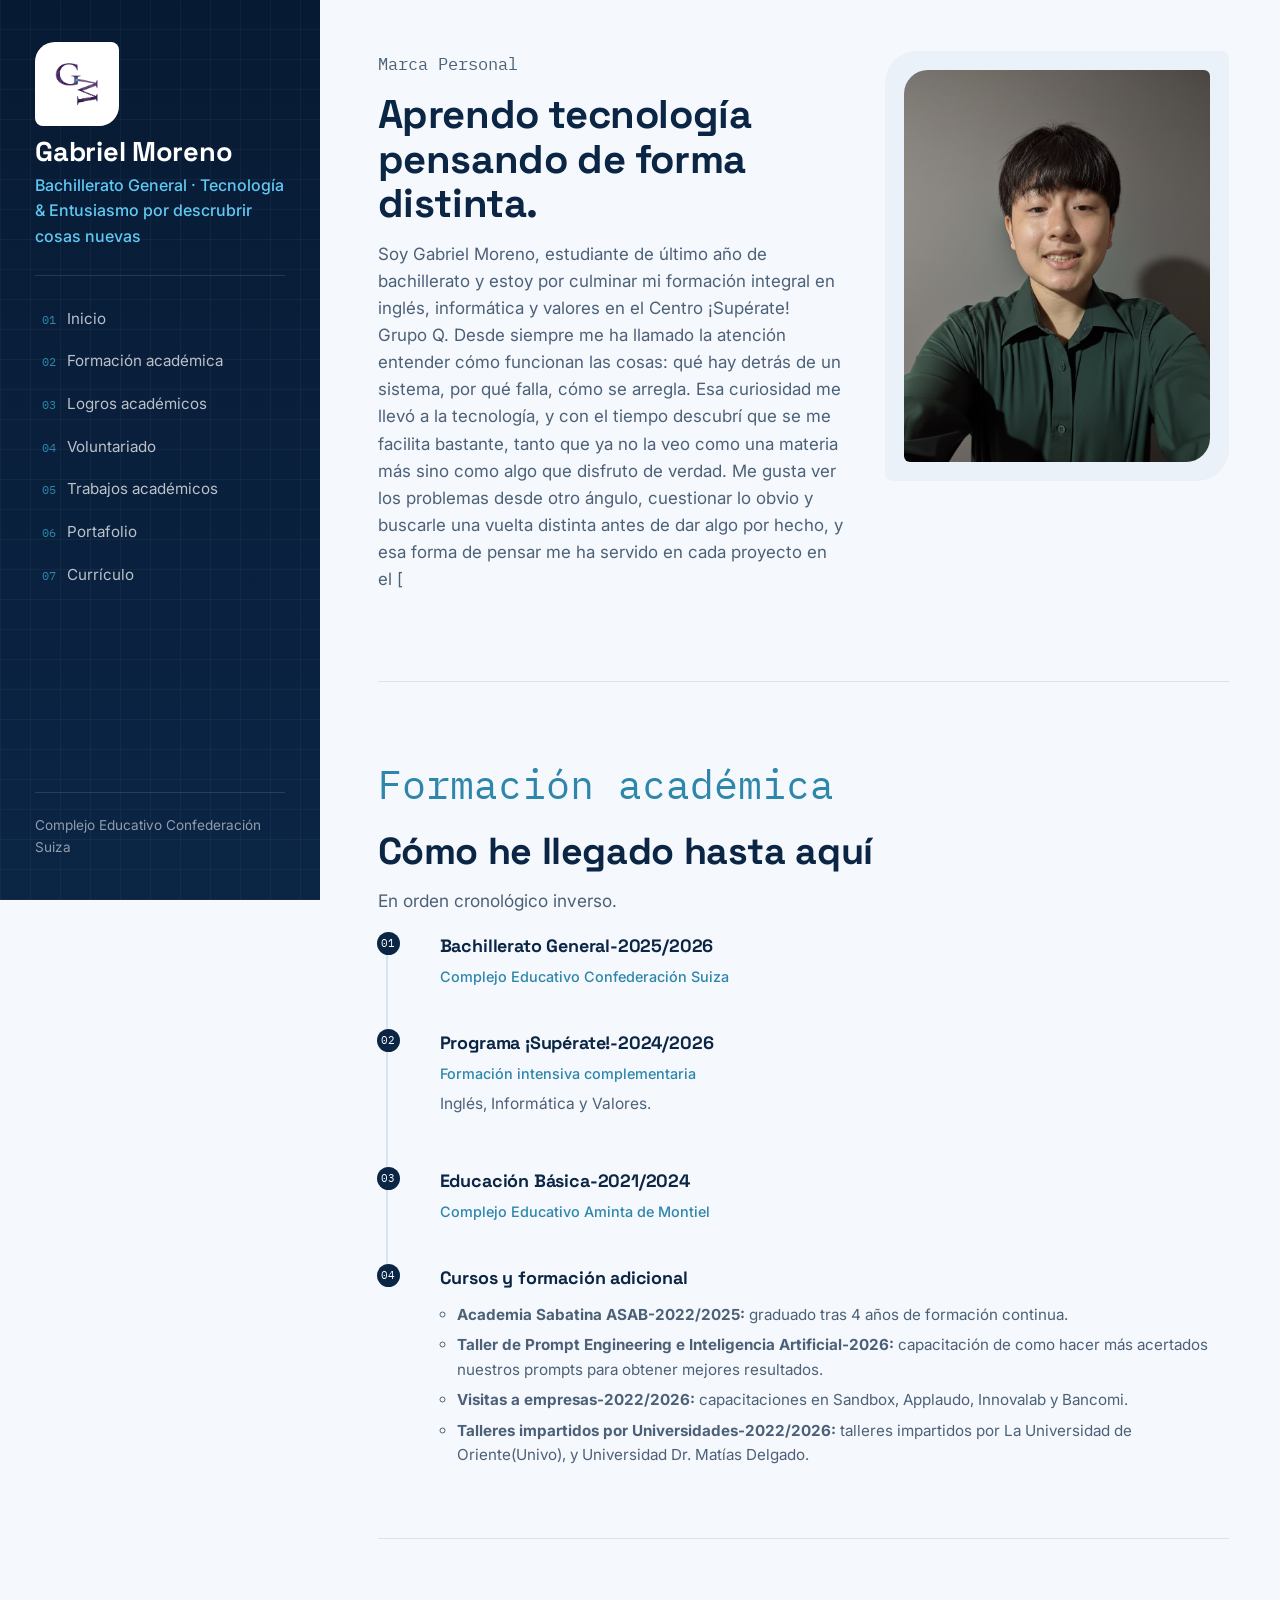
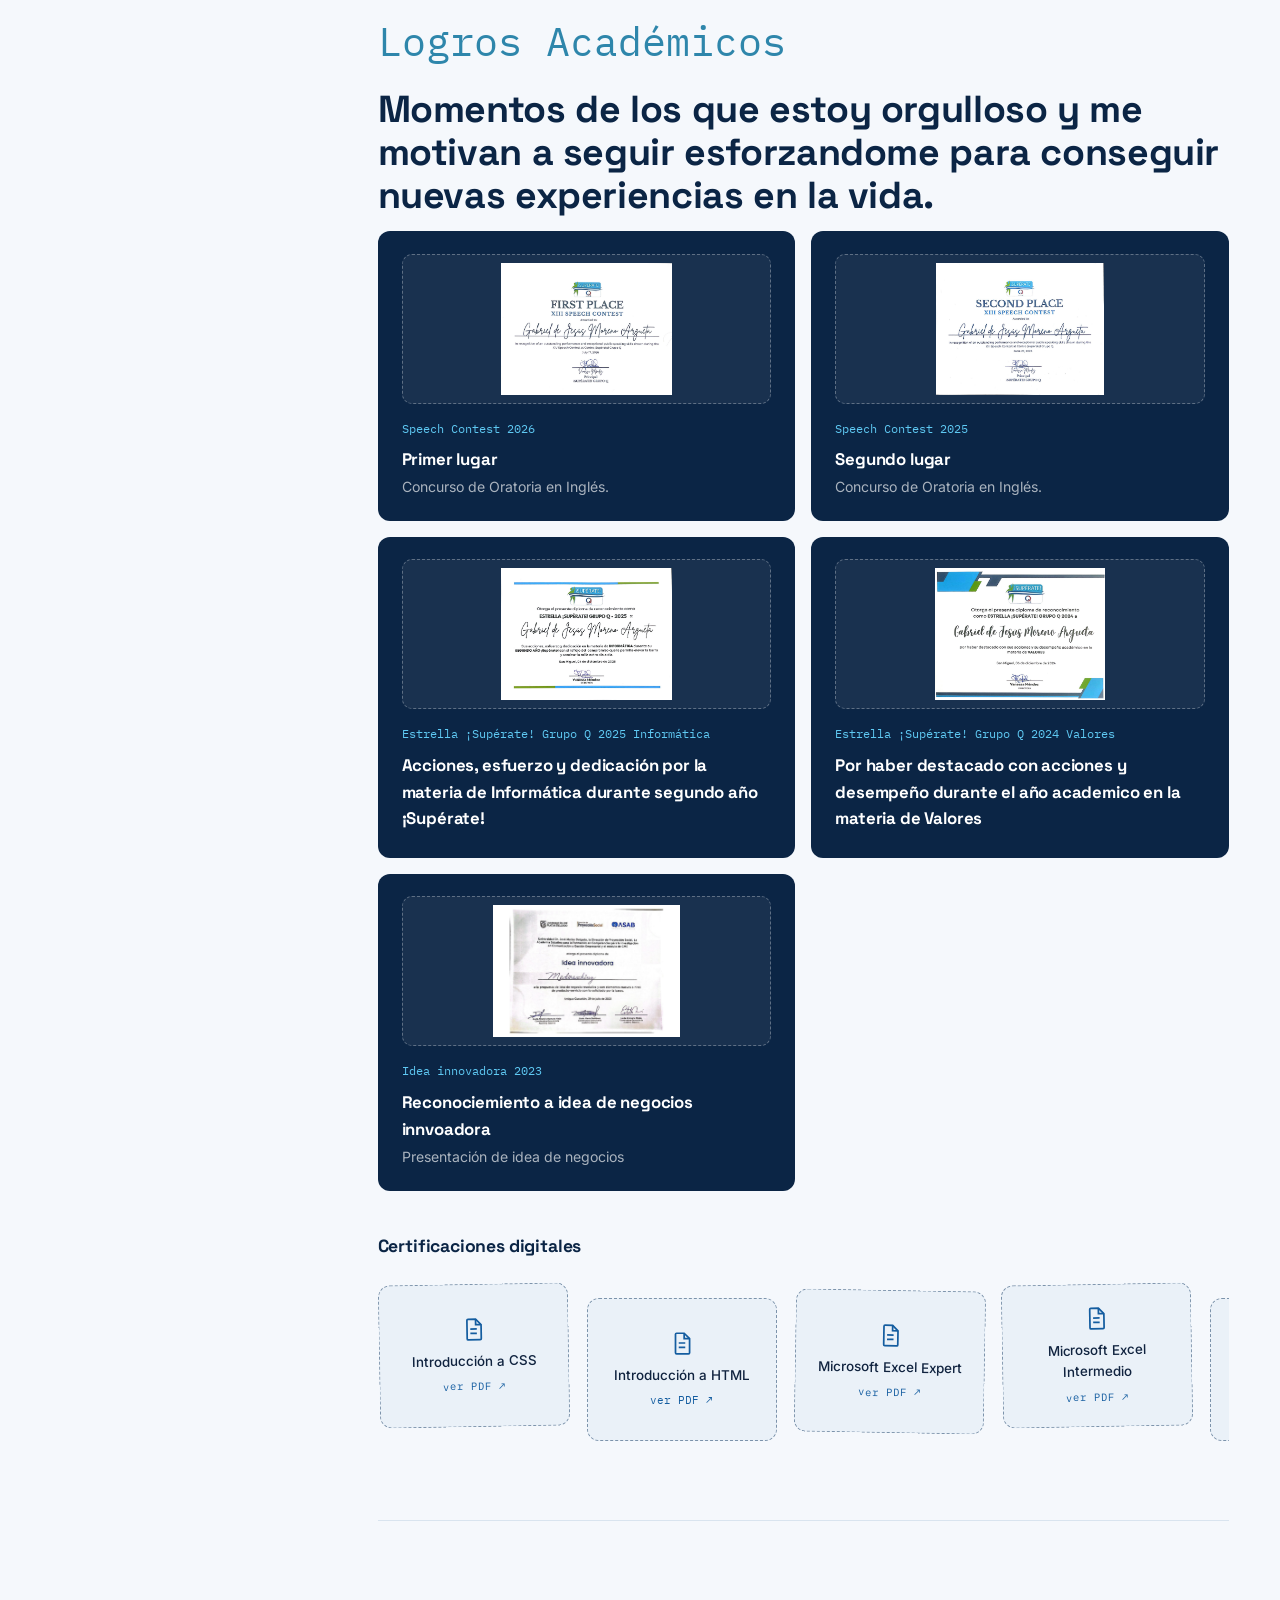
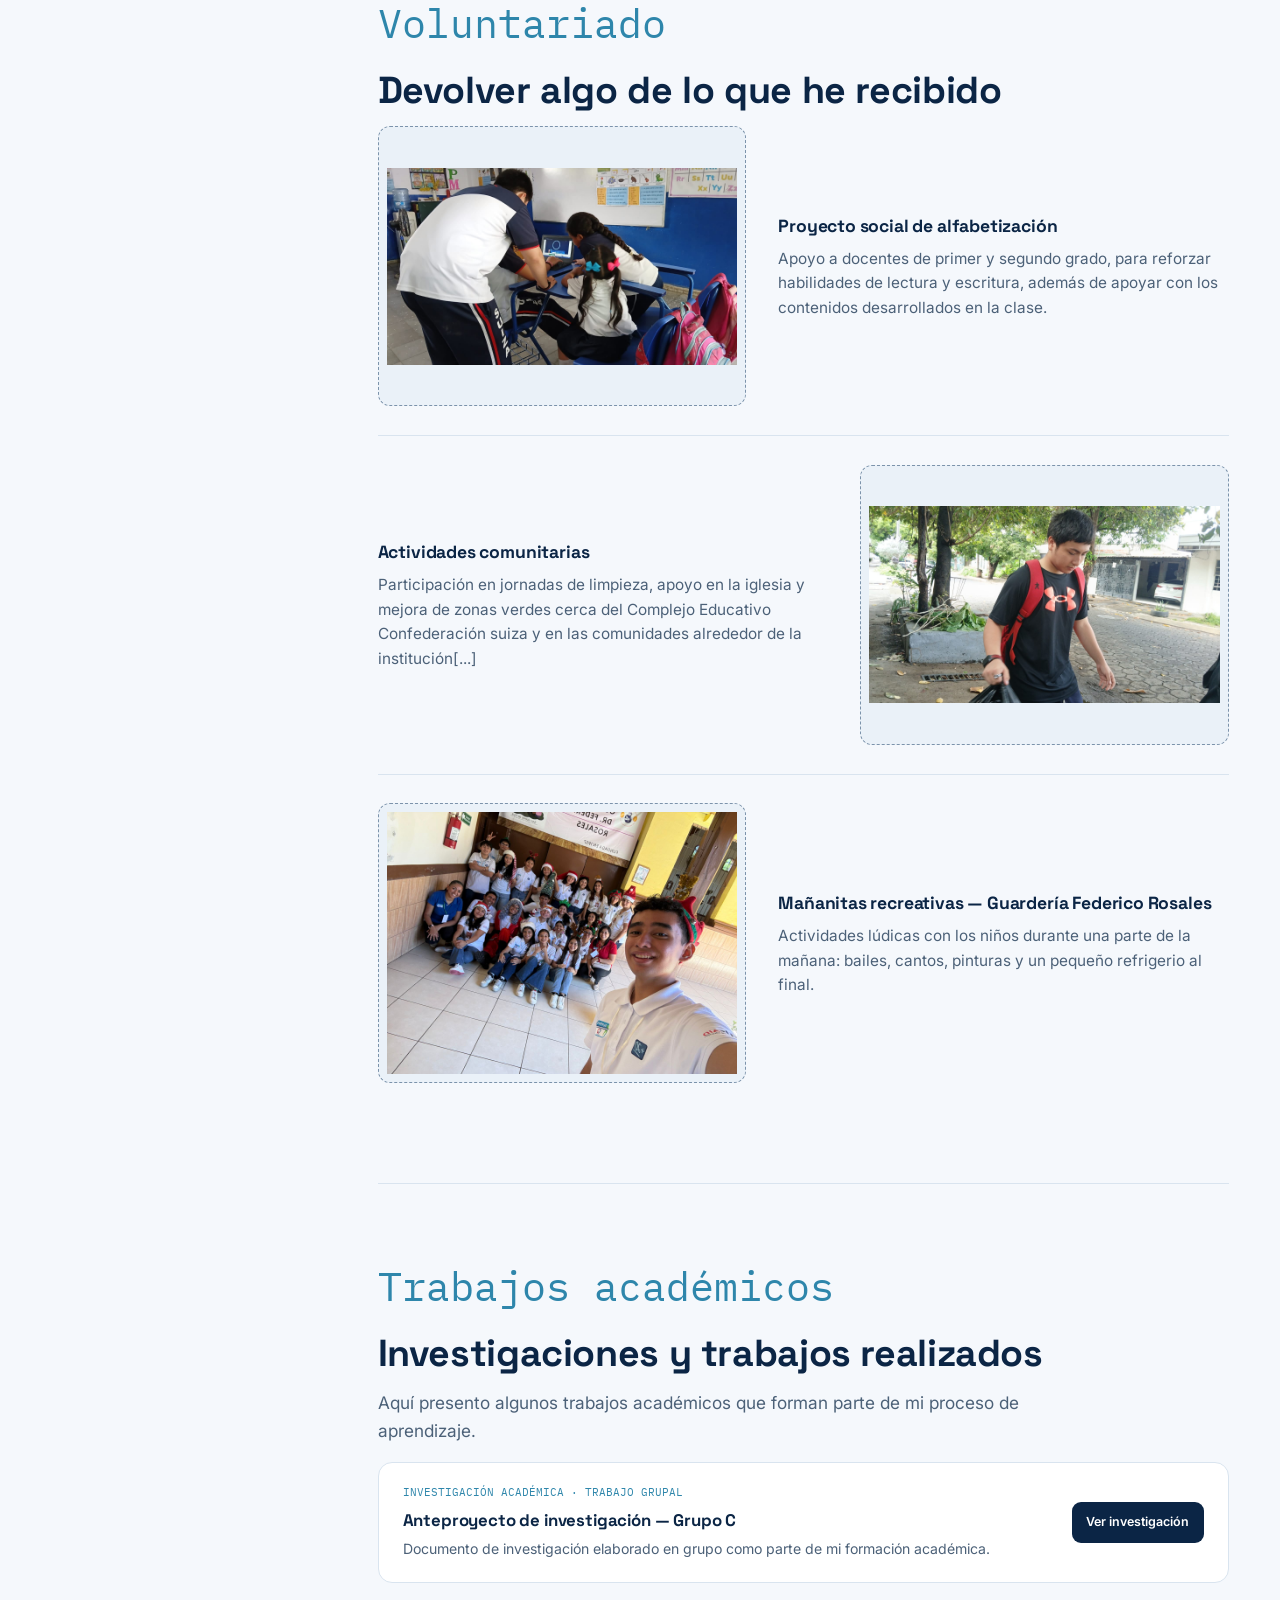
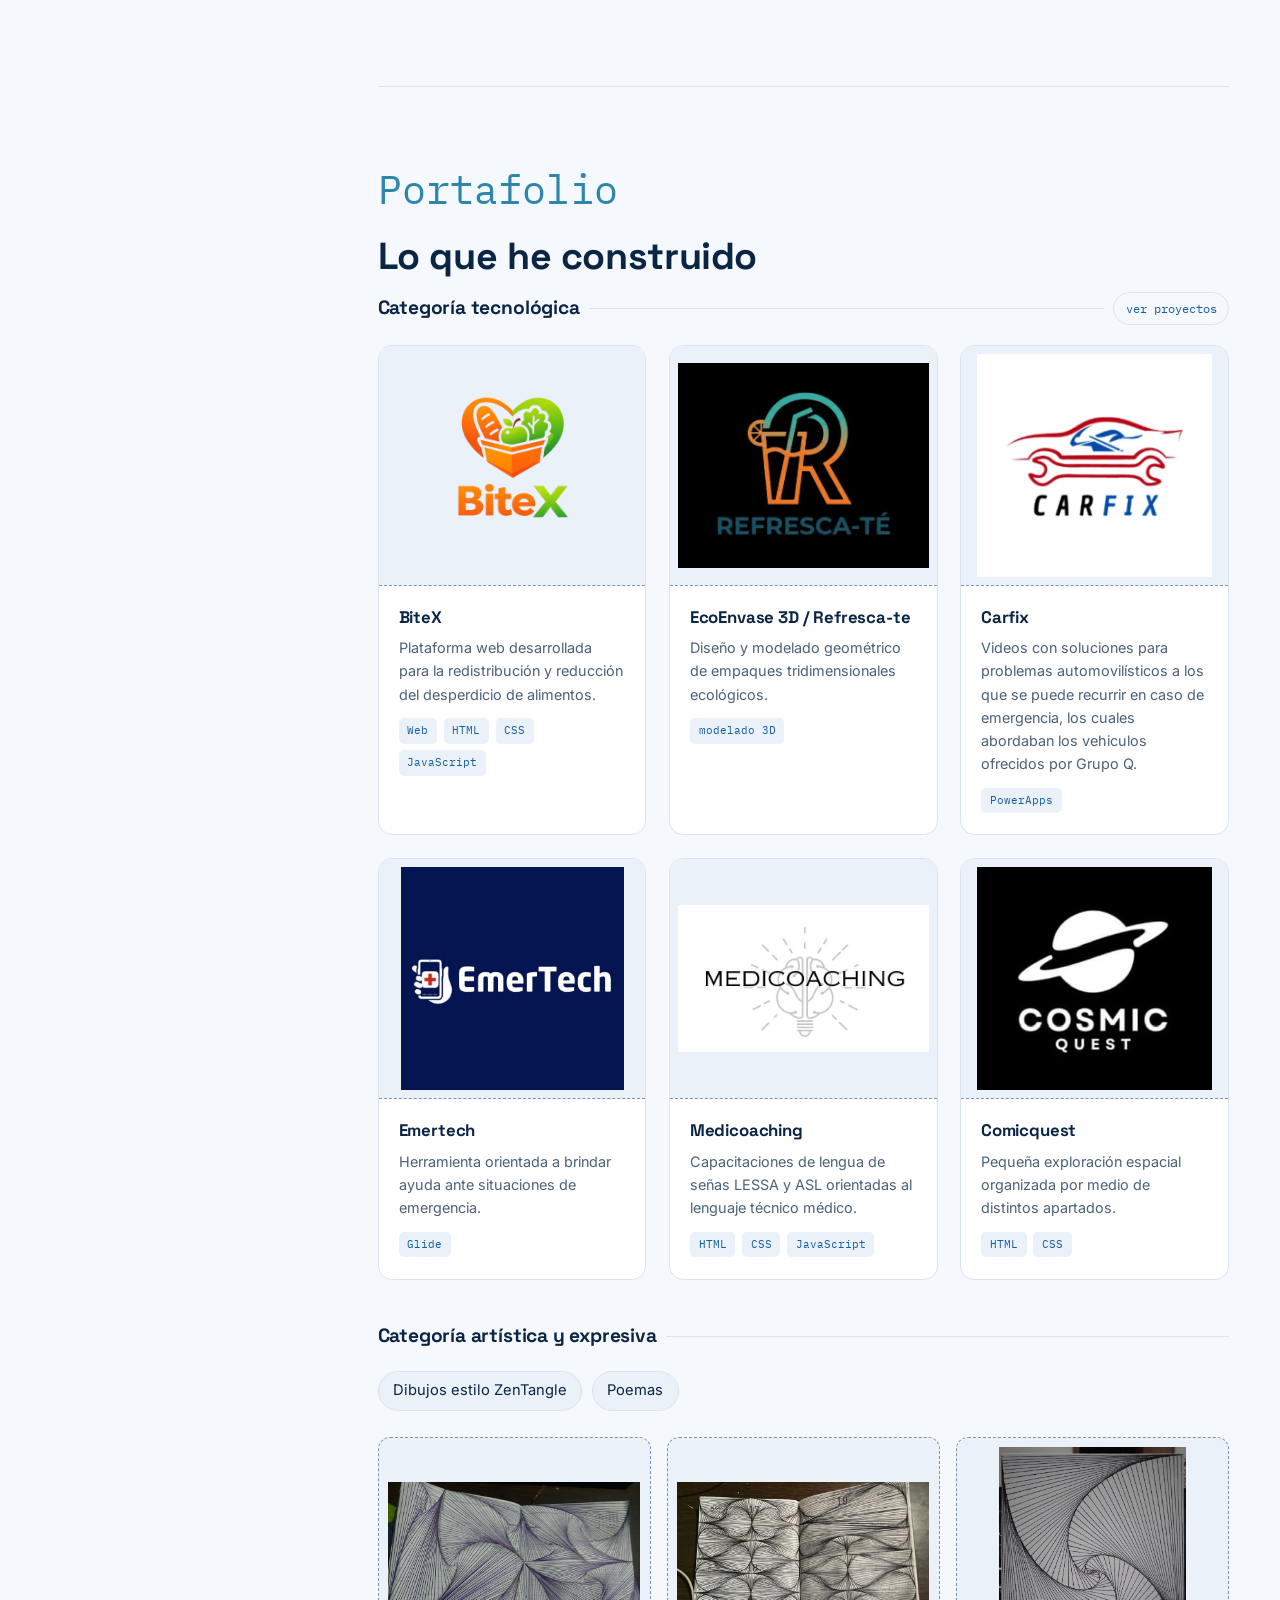
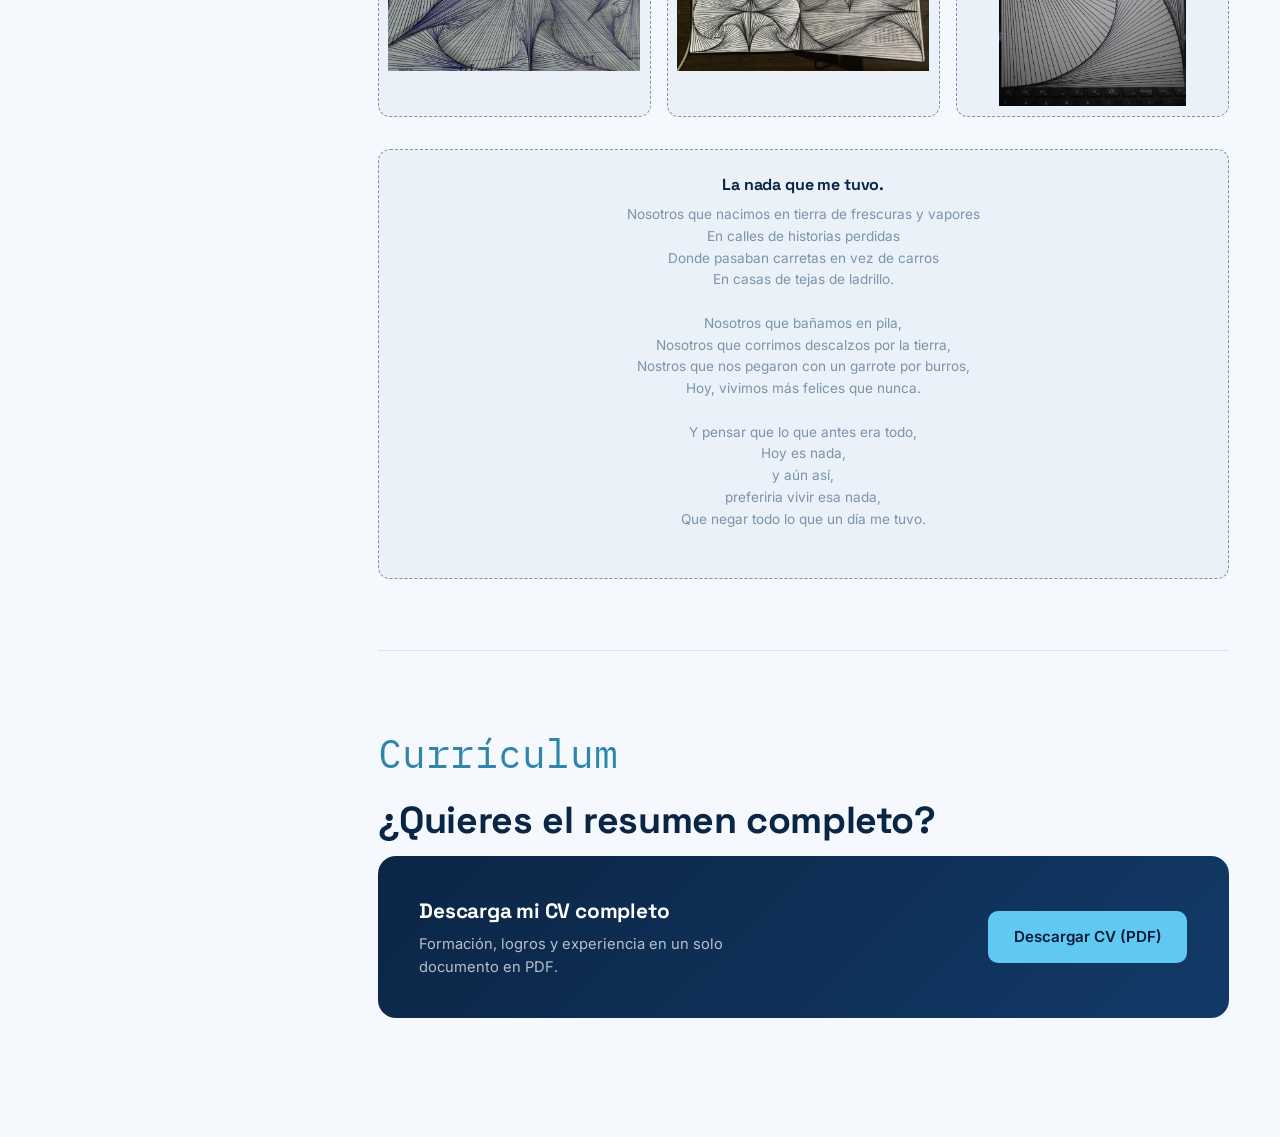
==== commit 5f4445bd: "Corrijo los modales de logros académicos para que abran imágenes en lugar de PDFs inexistentes, evit" ====
--- a/index.html
+++ b/index.html
@@ -49,15 +49,10 @@
           Soy Gabriel Moreno, estudiante de último año de bachillerato y estoy por culminar mi formación integral en inglés, informática y valores en el Centro ¡Supérate! Grupo Q. 
           Desde siempre me ha llamado la atención entender cómo funcionan las cosas: qué hay detrás de un sistema, por qué falla, cómo se arregla. 
           Esa curiosidad me llevó a la tecnología, y con el tiempo descubrí que se me facilita bastante, tanto que ya no la veo como una materia más sino como algo que disfruto de verdad. 
-          Me gusta ver los problemas desde otro ángulo, cuestionar lo obvio y buscarle una vuelta distinta antes de dar algo por hecho, y esa forma de pensar me ha servido en cada proyecto en el que he trabajado. 
+          Me gusta ver los problemas desde otro ángulo, cuestionar lo obvio y buscarle una vuelta distinta antes de dar algo por hecho, y esa forma de pensar me ha servido en cada proyecto en el [
+        </p>
         
-          
-        </p>
-        <p>
-            Soy constante: cuando me propongo algo, lo sigo hasta el final aunque tome tiempo. Mi meta es estudiar Ingeniería en Sistemas y Redes 
-          Informáticas, porque quiero seguir haciendo esa misma pregunta de cómo funciona esto, pero ya en un nivel donde pueda construir respuestas reales y seguir creciendo, 
-          no solo como estudiante de tecnología sino como persona.
-        </p>
+        
       </div>
       <div class="photo-frame">
         <div class="photo-backdrop" aria-hidden="true"></div>
@@ -166,42 +161,42 @@
     <h3 class="section-sub">Certificaciones digitales</h3>
     <div class="cert-grid">
       <label class="cert-slot"  for="toggle-media-css">
-        <svg class="cert-icon" viewBox="0 0 24 24" fill="none" stroke="currentColor" stroke-width="1.6" aria-hidden="true"><path d="M7 3h7l5 5v13a1 1 0 0 1-1 1H7a1 1 0 0 1-1-1V4a1 1 0 0 1 1-1z"/><path d="M14 3v5h5"/></svg>
+        <svg class="cert-icon" viewBox="0 0 24 24" fill="none" stroke="currentColor" stroke-width="1.6" aria-hidden="true"><path d="M7 3h7l5 5v13a1 1 0 0 1-1 1H7a1 1 0 0 1-1-1V4a1 1 0 0 1 1-1z"/><path d="M14 3v5h5"/><path d="M9 12h6M9 16h6"/></svg>
         <span class="cert-name">Introducción a CSS</span>
         <span class="cert-hint">ver PDF ↗</span>
       </label>
       <label class="cert-slot"  for="toggle-media-html">
-        <svg class="cert-icon" viewBox="0 0 24 24" fill="none" stroke="currentColor" stroke-width="1.6" aria-hidden="true"><path d="M7 3h7l5 5v13a1 1 0 0 1-1 1H7a1 1 0 0 1-1-1V4a1 1 0 0 1 1-1z"/><path d="M14 3v5h5"/></svg>
+        <svg class="cert-icon" viewBox="0 0 24 24" fill="none" stroke="currentColor" stroke-width="1.6" aria-hidden="true"><path d="M7 3h7l5 5v13a1 1 0 0 1-1 1H7a1 1 0 0 1-1-1V4a1 1 0 0 1 1-1z"/><path d="M14 3v5h5"/><path d="M9 12h6M9 16h6"/></svg>
         <span class="cert-name">Introducción a HTML</span>
         <span class="cert-hint">ver PDF ↗</span>
       </label>
       <label class="cert-slot"  for="toggle-pdf-excel-expert">
-        <svg class="cert-icon" viewBox="0 0 24 24" fill="none" stroke="currentColor" stroke-width="1.6" aria-hidden="true"><path d="M7 3h7l5 5v13a1 1 0 0 1-1 1H7a1 1 0 0 1-1-1V4a1 1 0 0 1 1-1z"/><path d="M14 3v5h5"/></svg>
+        <svg class="cert-icon" viewBox="0 0 24 24" fill="none" stroke="currentColor" stroke-width="1.6" aria-hidden="true"><path d="M7 3h7l5 5v13a1 1 0 0 1-1 1H7a1 1 0 0 1-1-1V4a1 1 0 0 1 1-1z"/><path d="M14 3v5h5"/><path d="M9 12h6M9 16h6"/></svg>
         <span class="cert-name">Microsoft Excel Expert</span>
         <span class="cert-hint">ver PDF ↗</span>
       </label>
       <label class="cert-slot"  for="toggle-pdf-excel-intermedio">
-        <svg class="cert-icon" viewBox="0 0 24 24" fill="none" stroke="currentColor" stroke-width="1.6" aria-hidden="true"><path d="M7 3h7l5 5v13a1 1 0 0 1-1 1H7a1 1 0 0 1-1-1V4a1 1 0 0 1 1-1z"/><path d="M14 3v5h5"/></svg>
+        <svg class="cert-icon" viewBox="0 0 24 24" fill="none" stroke="currentColor" stroke-width="1.6" aria-hidden="true"><path d="M7 3h7l5 5v13a1 1 0 0 1-1 1H7a1 1 0 0 1-1-1V4a1 1 0 0 1 1-1z"/><path d="M14 3v5h5"/><path d="M9 12h6M9 16h6"/></svg>
         <span class="cert-name">Microsoft Excel Intermedio</span>
         <span class="cert-hint">ver PDF ↗</span>
       </label>
       <label class="cert-slot" for="toggle-pdf-telus">
-        <svg class="cert-icon" viewBox="0 0 24 24" fill="none" stroke="currentColor" stroke-width="1.6" aria-hidden="true"><path d="M7 3h7l5 5v13a1 1 0 0 1-1 1H7a1 1 0 0 1-1-1V4a1 1 0 0 1 1-1z"/><path d="M14 3v5h5"/></svg>
+        <svg class="cert-icon" viewBox="0 0 24 24" fill="none" stroke="currentColor" stroke-width="1.6" aria-hidden="true"><path d="M7 3h7l5 5v13a1 1 0 0 1-1 1H7a1 1 0 0 1-1-1V4a1 1 0 0 1 1-1z"/><path d="M14 3v5h5"/><path d="M9 12h6M9 16h6"/></svg>
         <span class="cert-name">Grupo de Inglés — TELUS</span>
         <span class="cert-hint">ver PDF ↗</span>
       </label>
       <label class="cert-slot"  for="toggle-pdf-netacad">
-        <svg class="cert-icon" viewBox="0 0 24 24" fill="none" stroke="currentColor" stroke-width="1.6" aria-hidden="true"><path d="M7 3h7l5 5v13a1 1 0 0 1-1 1H7a1 1 0 0 1-1-1V4a1 1 0 0 1 1-1z"/><path d="M14 3v5h5"/></svg>
+        <svg class="cert-icon" viewBox="0 0 24 24" fill="none" stroke="currentColor" stroke-width="1.6" aria-hidden="true"><path d="M7 3h7l5 5v13a1 1 0 0 1-1 1H7a1 1 0 0 1-1-1V4a1 1 0 0 1 1-1z"/><path d="M14 3v5h5"/><path d="M9 12h6M9 16h6"/></svg>
         <span class="cert-name">NetAcad</span>
         <span class="cert-hint">ver PDF ↗</span>
       </label>
       <label class="cert-slot"  for="toggle-pdf-devweek">
-        <svg class="cert-icon" viewBox="0 0 24 24" fill="none" stroke="currentColor" stroke-width="1.6" aria-hidden="true"><path d="M7 3h7l5 5v13a1 1 0 0 1-1 1H7a1 1 0 0 1-1-1V4a1 1 0 0 1 1-1z"/><path d="M14 3v5h5"/></svg>
+        <svg class="cert-icon" viewBox="0 0 24 24" fill="none" stroke="currentColor" stroke-width="1.6" aria-hidden="true"><path d="M7 3h7l5 5v13a1 1 0 0 1-1 1H7a1 1 0 0 1-1-1V4a1 1 0 0 1 1-1z"/><path d="M14 3v5h5"/><path d="M9 12h6M9 16h6"/></svg>
         <span class="cert-name">DevWeek — Elaniin</span>
         <span class="cert-hint">ver PDF ↗</span>
       </label>
       <label class="cert-slot"  for="toggle-media-js">
-        <svg class="cert-icon" viewBox="0 0 24 24" fill="none" stroke="currentColor" stroke-width="1.6" aria-hidden="true"><path d="M7 3h7l5 5v13a1 1 0 0 1-1 1H7a1 1 0 0 1-1-1V4a1 1 0 0 1 1-1z"/><path d="M14 3v5h5"/></svg>
+        <svg class="cert-icon" viewBox="0 0 24 24" fill="none" stroke="currentColor" stroke-width="1.6" aria-hidden="true"><path d="M7 3h7l5 5v13a1 1 0 0 1-1 1H7a1 1 0 0 1-1-1V4a1 1 0 0 1 1-1z"/><path d="M14 3v5h5"/><path d="M9 12h6M9 16h6"/></svg>
         <span class="cert-name">Introducción a JavaScript</span>
         <span class="cert-hint">ver PDF ↗</span>
       </label>
@@ -229,7 +224,7 @@
       </div>
       <div>
         <h3>Actividades comunitarias</h3>
-        <p>Participación en jornadas de limpieza, apoyo en la iglesia y mejora de zonas verdes cerca del Complejo Educativo Confederación suiza y en las comunidades alrededor de la institución.</p>
+        <p>Participación en jornadas de limpieza, apoyo en la iglesia y mejora de zonas verdes cerca del Complejo Educativo Confederación suiza y en las comunidades alrededor de la institución[...]
       </div>
     </div>
 
@@ -401,43 +396,43 @@
 <!-- ===== VISUALIZACIÓN DE PDFs E IMÁGENES SIN JAVASCRIPT ===== -->
 <!-- Cada checkbox controla un modal. Las etiquetas <label> permiten abrirlo y cerrarlo. -->
 <input id="toggle-media-css" class="media-toggle" type="checkbox">
-<div id="media-css" class="media-modal"><label class="modal-bg" for="toggle-media-css" aria-label="Cerrar"></label><label class="modal-close" for="toggle-media-css" aria-label="Cerrar">×</label><img class="modal-img" src="archivos/css.jpeg" alt="Certificado de Introducción a CSS"></div><input id="toggle-media-html" class="media-toggle" type="checkbox">
-<div id="media-html" class="media-modal"><label class="modal-bg" for="toggle-media-html" aria-label="Cerrar"></label><label class="modal-close" for="toggle-media-html" aria-label="Cerrar">×</label><img class="modal-img" src="archivos/html.jpeg" alt="Certificado de Introducción a HTML"></div><input id="toggle-media-js" class="media-toggle" type="checkbox">
-<div id="media-js" class="media-modal"><label class="modal-bg" for="toggle-media-js" aria-label="Cerrar"></label><label class="modal-close" for="toggle-media-js" aria-label="Cerrar">×</label><img class="modal-img" src="archivos/js.jpg" alt="Certificado de Introducción a JavaScript"></div><input id="toggle-pdf-excel-expert" class="media-toggle" type="checkbox">
-<div id="pdf-excel-expert" class="media-modal"><label class="modal-bg" for="toggle-pdf-excel-expert" aria-label="Cerrar"></label><label class="modal-close" for="toggle-pdf-excel-expert" aria-label="Cerrar">×</label><iframe src="archivos/Excel Expert.pdf" title="Microsoft Excel Expert"></iframe></div><input id="toggle-pdf-excel-intermedio" class="media-toggle" type="checkbox">
-<div id="pdf-excel-intermedio" class="media-modal"><label class="modal-bg" for="toggle-pdf-excel-intermedio" aria-label="Cerrar"></label><label class="modal-close" for="toggle-pdf-excel-intermedio" aria-label="Cerrar">×</label><iframe src="archivos/Cert62413161172.pdf" title="Microsoft Excel Intermedio"></iframe></div><input id="toggle-pdf-telus" class="media-toggle" type="checkbox">
-<div id="pdf-telus" class="media-modal"><label class="modal-bg" for="toggle-pdf-telus" aria-label="Cerrar"></label><label class="modal-close" for="toggle-pdf-telus" aria-label="Cerrar">×</label><iframe src="archivos/Diploma - Gabriel De Jesús Moreno.pdf" title="Grupo de Inglés TELUS"></iframe></div><input id="toggle-pdf-netacad" class="media-toggle" type="checkbox">
-<div id="pdf-netacad" class="media-modal"><label class="modal-bg" for="toggle-pdf-netacad" aria-label="Cerrar"></label><label class="modal-close" for="toggle-pdf-netacad" aria-label="Cerrar">×</label><iframe src="archivos/NetworkingBasicsUpdate20260630-31-3f43p0 (1).pdf" title="NetAcad"></iframe></div><input id="toggle-pdf-devweek" class="media-toggle" type="checkbox">
-<div id="pdf-devweek" class="media-modal"><label class="modal-bg" for="toggle-pdf-devweek" aria-label="Cerrar"></label><label class="modal-close" for="toggle-pdf-devweek" aria-label="Cerrar">×</label><iframe src="archivos/15_Diploma.pdf" title="DevWeek Elaniin"></iframe></div><input id="toggle-pdf-research" class="media-toggle" type="checkbox">
-<div id="pdf-research" class="media-modal"><label class="modal-bg" for="toggle-pdf-research" aria-label="Cerrar"></label><label class="modal-close" for="toggle-pdf-research" aria-label="Cerrar">×</label><iframe src="archivos/Anteproyecto-Grupo C-Huizúcar-GE.pdf" title="Anteproyecto de investigación"></iframe></div><input id="toggle-img-vol1" class="media-toggle" type="checkbox">
-<div id="img-vol1" class="media-modal"><label class="modal-bg" for="toggle-img-vol1" aria-label="Cerrar"></label><label class="modal-close" for="toggle-img-vol1" aria-label="Cerrar">×</label><img class="modal-img" src="archivos/voluntariado1.jpeg" alt="Fotografía de alfabetización"></div><input id="toggle-img-vol2" class="media-toggle" type="checkbox">
-<div id="img-vol2" class="media-modal"><label class="modal-bg" for="toggle-img-vol2" aria-label="Cerrar"></label><label class="modal-close" for="toggle-img-vol2" aria-label="Cerrar">×</label><img class="modal-img" src="archivos/voluntariado2.jpeg" alt="Fotografía de actividades comunitarias"></div><input id="toggle-img-vol3" class="media-toggle" type="checkbox">
-<div id="img-vol3" class="media-modal"><label class="modal-bg" for="toggle-img-vol3" aria-label="Cerrar"></label><label class="modal-close" for="toggle-img-vol3" aria-label="Cerrar">×</label><img class="modal-img" src="archivos/voluntariado3.jpeg" alt="Fotografía de mañanitas recreativas"></div><input id="toggle-img-bitex" class="media-toggle" type="checkbox">
-<div id="img-bitex" class="media-modal"><label class="modal-bg" for="toggle-img-bitex" aria-label="Cerrar"></label><label class="modal-close" for="toggle-img-bitex" aria-label="Cerrar">×</label><img class="modal-img" src="archivos/bitex.png" alt="Imagen del proyecto BiteX"></div><input id="toggle-img-refrescate" class="media-toggle" type="checkbox">
-<div id="img-refrescate" class="media-modal"><label class="modal-bg" for="toggle-img-refrescate" aria-label="Cerrar"></label><label class="modal-close" for="toggle-img-refrescate" aria-label="Cerrar">×</label><img class="modal-img" src="archivos/refrescate.jpeg" alt="Imagen del proyecto EcoEnvase 3D / Refresca-te"></div><input id="toggle-img-carfix" class="media-toggle" type="checkbox">
-<div id="img-carfix" class="media-modal"><label class="modal-bg" for="toggle-img-carfix" aria-label="Cerrar"></label><label class="modal-close" for="toggle-img-carfix" aria-label="Cerrar">×</label><img class="modal-img" src="archivos/carfix.jpeg" alt="Imagen del proyecto Carfix"></div><input id="toggle-img-emertech" class="media-toggle" type="checkbox">
-<div id="img-emertech" class="media-modal"><label class="modal-bg" for="toggle-img-emertech" aria-label="Cerrar"></label><label class="modal-close" for="toggle-img-emertech" aria-label="Cerrar">×</label><img class="modal-img" src="archivos/emertech.jpeg" alt="Imagen del proyecto Emertech"></div><input id="toggle-img-medicoaching" class="media-toggle" type="checkbox">
-<div id="img-medicoaching" class="media-modal"><label class="modal-bg" for="toggle-img-medicoaching" aria-label="Cerrar"></label><label class="modal-close" for="toggle-img-medicoaching" aria-label="Cerrar">×</label><img class="modal-img" src="archivos/medicoaching.jpeg" alt="Imagen del proyecto Medicoaching"></div><input id="toggle-img-comicquest" class="media-toggle" type="checkbox">
-<div id="img-comicquest" class="media-modal"><label class="modal-bg" for="toggle-img-comicquest" aria-label="Cerrar"></label><label class="modal-close" for="toggle-img-comicquest" aria-label="Cerrar">×</label><img class="modal-img" src="archivos/comicquest.jpeg" alt="Imagen del proyecto Comicquest"></div><input id="toggle-img-dibujo1" class="media-toggle" type="checkbox">
-<div id="img-dibujo1" class="media-modal"><label class="modal-bg" for="toggle-img-dibujo1" aria-label="Cerrar"></label><label class="modal-close" for="toggle-img-dibujo1" aria-label="Cerrar">×</label><img class="modal-img" src="archivos/dibujo1.jpeg" alt="Dibujo ZenTangle 1"></div><input id="toggle-img-dibujo2" class="media-toggle" type="checkbox">
-<div id="img-dibujo2" class="media-modal"><label class="modal-bg" for="toggle-img-dibujo2" aria-label="Cerrar"></label><label class="modal-close" for="toggle-img-dibujo2" aria-label="Cerrar">×</label><img class="modal-img" src="archivos/dibujo2.jpeg" alt="Dibujo ZenTangle 2"></div><input id="toggle-img-dibujo3" class="media-toggle" type="checkbox">
-<div id="img-dibujo3" class="media-modal"><label class="modal-bg" for="toggle-img-dibujo3" aria-label="Cerrar"></label><label class="modal-close" for="toggle-img-dibujo3" aria-label="Cerrar">×</label><img class="modal-img" src="archivos/dibujo3.jpeg" alt="Dibujo ZenTangle 3"></div>
+<div id="media-css" class="media-modal"><label class="modal-bg" for="toggle-media-css" aria-label="Cerrar"></label><label class="modal-close" for="toggle-media-css" aria-label="Cerrar">×</label><iframe src="archivos/Cert62413161172.pdf" title="Introducción a CSS" loading="lazy"></iframe></div>
+<div id="media-html" class="media-modal"><label class="modal-bg" for="toggle-media-html" aria-label="Cerrar"></label><label class="modal-close" for="toggle-media-html" aria-label="Cerrar">×</label><iframe src="archivos/Html.pdf" title="Introducción a HTML" loading="lazy"></iframe></div>
+<div id="media-js" class="media-modal"><label class="modal-bg" for="toggle-media-js" aria-label="Cerrar"></label><label class="modal-close" for="toggle-media-js" aria-label="Cerrar">×</label><img class="modal-img" src="archivos/js.jpg" alt="Introducción a JavaScript"></div>
+<div id="pdf-excel-expert" class="media-modal"><label class="modal-bg" for="toggle-pdf-excel-expert" aria-label="Cerrar"></label><label class="modal-close" for="toggle-pdf-excel-expert" aria-label="Cerrar">×</label><iframe src="archivos/Excel%20Expert.pdf" title="Microsoft Excel Expert" loading="lazy"></iframe></div>
+<div id="pdf-excel-intermedio" class="media-modal"><label class="modal-bg" for="toggle-pdf-excel-intermedio" aria-label="Cerrar"></label><label class="modal-close" for="toggle-pdf-excel-intermedio" aria-label="Cerrar">×</label><iframe src="archivos/Excel%20Intermedio.pdf" title="Microsoft Excel Intermedio" loading="lazy"></iframe></div>
+<div id="pdf-telus" class="media-modal"><label class="modal-bg" for="toggle-pdf-telus" aria-label="Cerrar"></label><label class="modal-close" for="toggle-pdf-telus" aria-label="Cerrar">×</label><iframe src="archivos/TELUS.pdf" title="Grupo de Inglés — TELUS" loading="lazy"></iframe></div>
+<div id="pdf-netacad" class="media-modal"><label class="modal-bg" for="toggle-pdf-netacad" aria-label="Cerrar"></label><label class="modal-close" for="toggle-pdf-netacad" aria-label="Cerrar">×</label><iframe src="archivos/NetworkingBasicsUpdate20260630-31-3f43p0%20%281%29.pdf" title="NetAcad" loading="lazy"></iframe></div>
+<div id="pdf-devweek" class="media-modal"><label class="modal-bg" for="toggle-pdf-devweek" aria-label="Cerrar"></label><label class="modal-close" for="toggle-pdf-devweek" aria-label="Cerrar">×</label><iframe src="archivos/DevWeek.pdf" title="DevWeek — Elaniin" loading="lazy"></iframe></div>
+<div id="pdf-research" class="media-modal"><label class="modal-bg" for="toggle-pdf-research" aria-label="Cerrar"></label><label class="modal-close" for="toggle-pdf-research" aria-label="Cerrar">×</label><iframe src="archivos/Anteproyecto-Grupo%20C-Huizúcar-GE.pdf" title="Anteproyecto de investigación — Grupo C" loading="lazy"></iframe></div>
+<div id="img-vol1" class="media-modal"><label class="modal-bg" for="toggle-img-vol1" aria-label="Cerrar"></label><label class="modal-close" for="toggle-img-vol1" aria-label="Cerrar">×</label><img class="modal-img" src="archivos/voluntariado1.jpeg" alt="Proyecto social de alfabetización"></div>
+<div id="img-vol2" class="media-modal"><label class="modal-bg" for="toggle-img-vol2" aria-label="Cerrar"></label><label class="modal-close" for="toggle-img-vol2" aria-label="Cerrar">×</label><img class="modal-img" src="archivos/voluntariado2.jpeg" alt="Actividades comunitarias"></div>
+<div id="img-vol3" class="media-modal"><label class="modal-bg" for="toggle-img-vol3" aria-label="Cerrar"></label><label class="modal-close" for="toggle-img-vol3" aria-label="Cerrar">×</label><img class="modal-img" src="archivos/voluntariado3.jpeg" alt="Mañanitas recreativas"></div>
+<div id="img-bitex" class="media-modal"><label class="modal-bg" for="toggle-img-bitex" aria-label="Cerrar"></label><label class="modal-close" for="toggle-img-bitex" aria-label="Cerrar">×</label><img class="modal-img" src="archivos/bitex.png" alt="Proyecto BiteX"></div>
+<div id="img-refrescate" class="media-modal"><label class="modal-bg" for="toggle-img-refrescate" aria-label="Cerrar"></label><label class="modal-close" for="toggle-img-refrescate" aria-label="Cerrar">×</label><img class="modal-img" src="archivos/refrescate.jpeg" alt="EcoEnvase 3D / Refresca-te"></div>
+<div id="img-carfix" class="media-modal"><label class="modal-bg" for="toggle-img-carfix" aria-label="Cerrar"></label><label class="modal-close" for="toggle-img-carfix" aria-label="Cerrar">×</label><img class="modal-img" src="archivos/carfix.jpeg" alt="Proyecto Carfix"></div>
+<div id="img-emertech" class="media-modal"><label class="modal-bg" for="toggle-img-emertech" aria-label="Cerrar"></label><label class="modal-close" for="toggle-img-emertech" aria-label="Cerrar">×</label><img class="modal-img" src="archivos/emertech.jpeg" alt="Proyecto Emertech"></div>
+<div id="img-medicoaching" class="media-modal"><label class="modal-bg" for="toggle-img-medicoaching" aria-label="Cerrar"></label><label class="modal-close" for="toggle-img-medicoaching" aria-label="Cerrar">×</label><img class="modal-img" src="archivos/medicoaching.jpeg" alt="Proyecto Medicoaching"></div>
+<div id="img-comicquest" class="media-modal"><label class="modal-bg" for="toggle-img-comicquest" aria-label="Cerrar"></label><label class="modal-close" for="toggle-img-comicquest" aria-label="Cerrar">×</label><img class="modal-img" src="archivos/comicquest.jpeg" alt="Proyecto Comicquest"></div>
+<div id="img-dibujo1" class="media-modal"><label class="modal-bg" for="toggle-img-dibujo1" aria-label="Cerrar"></label><label class="modal-close" for="toggle-img-dibujo1" aria-label="Cerrar">×</label><img class="modal-img" src="archivos/dibujo1.jpeg" alt="Dibujo estilo ZenTangle 1"></div>
+<div id="img-dibujo2" class="media-modal"><label class="modal-bg" for="toggle-img-dibujo2" aria-label="Cerrar"></label><label class="modal-close" for="toggle-img-dibujo2" aria-label="Cerrar">×</label><img class="modal-img" src="archivos/dibujo2.jpeg" alt="Dibujo estilo ZenTangle 2"></div>
+<div id="img-dibujo3" class="media-modal"><label class="modal-bg" for="toggle-img-dibujo3" aria-label="Cerrar"></label><label class="modal-close" for="toggle-img-dibujo3" aria-label="Cerrar">×</label><img class="modal-img" src="archivos/dibujo3.jpeg" alt="Dibujo estilo ZenTangle 3"></div>
 
 <!-- Modales de Logros Académicos -->
 <input id="toggle-pdf-speech2026" class="media-toggle" type="checkbox">
-<div id="pdf-speech2026" class="media-modal"><label class="modal-bg" for="toggle-pdf-speech2026" aria-label="Cerrar"></label><label class="modal-close" for="toggle-pdf-speech2026" aria-label="Cerrar">×</label><iframe src="archivos/Speechcontest2.pdf" title="Speech Contest 2026 - Primer lugar"></iframe></div>
+<div id="pdf-speech2026" class="media-modal"><label class="modal-bg" for="toggle-pdf-speech2026" aria-label="Cerrar"></label><label class="modal-close" for="toggle-pdf-speech2026" aria-label="Cerrar">×</label><img class="modal-img" src="archivos/Speechcontest2-preview.jpeg" alt="Certificado Speech Contest 2026"></div>
 
 <input id="toggle-pdf-speech2025" class="media-toggle" type="checkbox">
-<div id="pdf-speech2025" class="media-modal"><label class="modal-bg" for="toggle-pdf-speech2025" aria-label="Cerrar"></label><label class="modal-close" for="toggle-pdf-speech2025" aria-label="Cerrar">×</label><iframe src="archivos/Speechcontest1.pdf" title="Speech Contest 2025 - Segundo lugar"></iframe></div>
+<div id="pdf-speech2025" class="media-modal"><label class="modal-bg" for="toggle-pdf-speech2025" aria-label="Cerrar"></label><label class="modal-close" for="toggle-pdf-speech2025" aria-label="Cerrar">×</label><img class="modal-img" src="archivos/Speechcontest1-preview.jpeg" alt="Certificado Speech Contest 2025"></div>
 
 <input id="toggle-pdf-estrellita-info" class="media-toggle" type="checkbox">
-<div id="pdf-estrellita-info" class="media-modal"><label class="modal-bg" for="toggle-pdf-estrellita-info" aria-label="Cerrar"></label><label class="modal-close" for="toggle-pdf-estrellita-info" aria-label="Cerrar">×</label><iframe src="archivos/EstrellitaInfo.pdf" title="Estrella ¡Supérate! Grupo Q 2025 Informática"></iframe></div>
+<div id="pdf-estrellita-info" class="media-modal"><label class="modal-bg" for="toggle-pdf-estrellita-info" aria-label="Cerrar"></label><label class="modal-close" for="toggle-pdf-estrellita-info" aria-label="Cerrar">×</label><img class="modal-img" src="archivos/EstrellitaInfo-preview.jpeg" alt="Certificado Estrella ¡Supérate! Informática"></div>
 
 <input id="toggle-pdf-estrella-valores" class="media-toggle" type="checkbox">
-<div id="pdf-estrella-valores" class="media-modal"><label class="modal-bg" for="toggle-pdf-estrella-valores" aria-label="Cerrar"></label><label class="modal-close" for="toggle-pdf-estrella-valores" aria-label="Cerrar">×</label><iframe src="archivos/EstrellitaValores.pdf" title="Estrella ¡Supérate! Grupo Q 2024 Valores"></iframe></div>
+<div id="pdf-estrella-valores" class="media-modal"><label class="modal-bg" for="toggle-pdf-estrella-valores" aria-label="Cerrar"></label><label class="modal-close" for="toggle-pdf-estrella-valores" aria-label="Cerrar">×</label><img class="modal-img" src="archivos/EstrellitaValores-preview.jpeg" alt="Certificado Estrella ¡Supérate! Valores"></div>
 
 <input id="toggle-pdf-idea-innovadora" class="media-toggle" type="checkbox">
-<div id="pdf-idea-innovadora" class="media-modal"><label class="modal-bg" for="toggle-pdf-idea-innovadora" aria-label="Cerrar"></label><label class="modal-close" for="toggle-pdf-idea-innovadora" aria-label="Cerrar">×</label><iframe src="archivos/IdeaInnovadora (1).pdf" title="Idea innovadora 2022"></iframe></div>
+<div id="pdf-idea-innovadora" class="media-modal"><label class="modal-bg" for="toggle-pdf-idea-innovadora" aria-label="Cerrar"></label><label class="modal-close" for="toggle-pdf-idea-innovadora" aria-label="Cerrar">×</label><img class="modal-img" src="archivos/IdeaInnovadora-preview.jpeg" alt="Idea innovadora 2023"></div>
 
 </body>
 </html>
--- a/style.css
+++ b/style.css
@@ -58,10 +58,13 @@
     margin:0 0 0.4em 0;
     color:var(--azul-principal);
     letter-spacing:-0.01em;
+    font-size: 2rem;
   }
 
 /* Da a los párrafos un margen inferior uniforme. */
-  p{margin:0 0 1em 0;}
+  p{margin:0 0 1em 0;
+   font-size: 2rem;
+  }
 
 /* Contenedor general reutilizable para limitar el ancho de contenido. */
   .container{
@@ -153,7 +156,7 @@
 /* Texto secundario que describe el perfil. */
   .sidebar .role{
     color:var(--azul-celeste);
-    font-size:0.92rem;
+    font-size: 1rem;
     font-weight:500;
     margin-bottom:1.6rem;
   }
@@ -271,7 +274,7 @@
   }
 /* Define tamaño y color del texto descriptivo de la presentación. */
   .hero-copy p{
-    font-size:1.14rem;
+    font-size:1.06rem;
     color:var(--texto-secundario);
   }
 /* Contenedor de referencia para la fotografía personal. */
@@ -360,7 +363,7 @@
 /* Texto descriptivo de cada etapa. */
   .timeline p{
     color:var(--texto-secundario);
-    font-size:1.05rem;
+    font-size:0.97rem;
     max-width:56ch;
   }
 /* Lista secundaria utilizada dentro de la formación adicional. */
@@ -394,6 +397,28 @@
     border-radius:12px;
     padding:1.4rem 1.5rem;
   }
+
+  /* Espacio para la imagen dentro de cada tarjeta de logro */
+.achievement-highlights .card .img-slot{
+  height:150px;
+  border:1.5px dashed rgba(255,255,255,0.3);
+  border-radius:10px;
+  background:rgba(255,255,255,0.06);
+  display:flex;
+  align-items:center;
+  justify-content:center;
+  overflow:hidden;
+  padding:0.5rem;
+  margin-bottom:1rem;
+}
+.achievement-highlights .card .img-slot img{
+  width:100%;
+  height:100%;
+  max-width:100%;
+  max-height:100%;
+  object-fit:contain;
+  display:block;
+}
 /* Etiqueta pequeña que identifica el evento o concurso. */
   .achievement-highlights .card .tag{
     font-family:var(--fuente-mono);
@@ -535,7 +560,7 @@
 /* Título de cada actividad de voluntariado. */
   .volunteer-row h3{ font-size:1.1rem; }
 /* Descripción de cada actividad de voluntariado. */
-  .volunteer-row p{ color:var(--texto-secundario); font-size:1.18rem; margin:0; }
+  .volunteer-row p{ color:var(--texto-secundario); font-size:0.96rem; margin:0; }
 /* Invierte la posición de imagen y texto en filas alternas. */
   .volunteer-row:nth-of-type(even){
     direction:rtl;
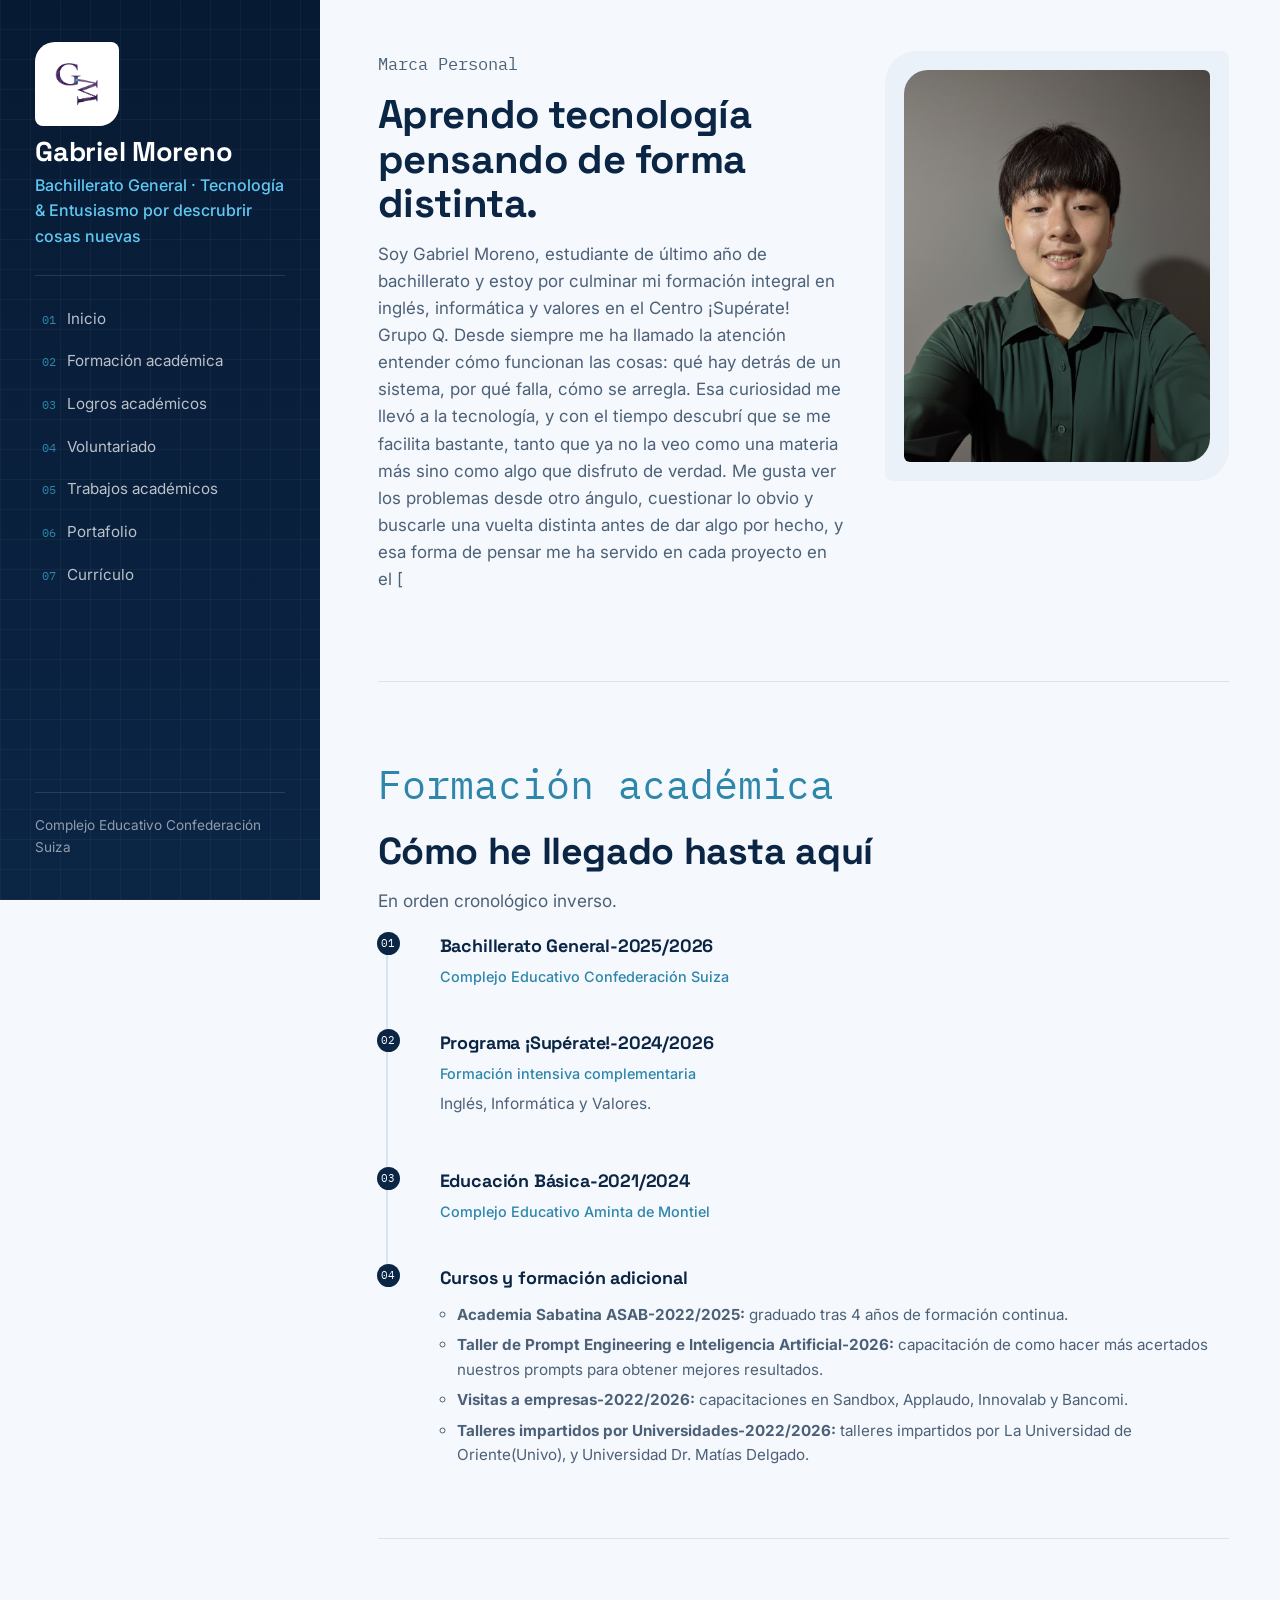
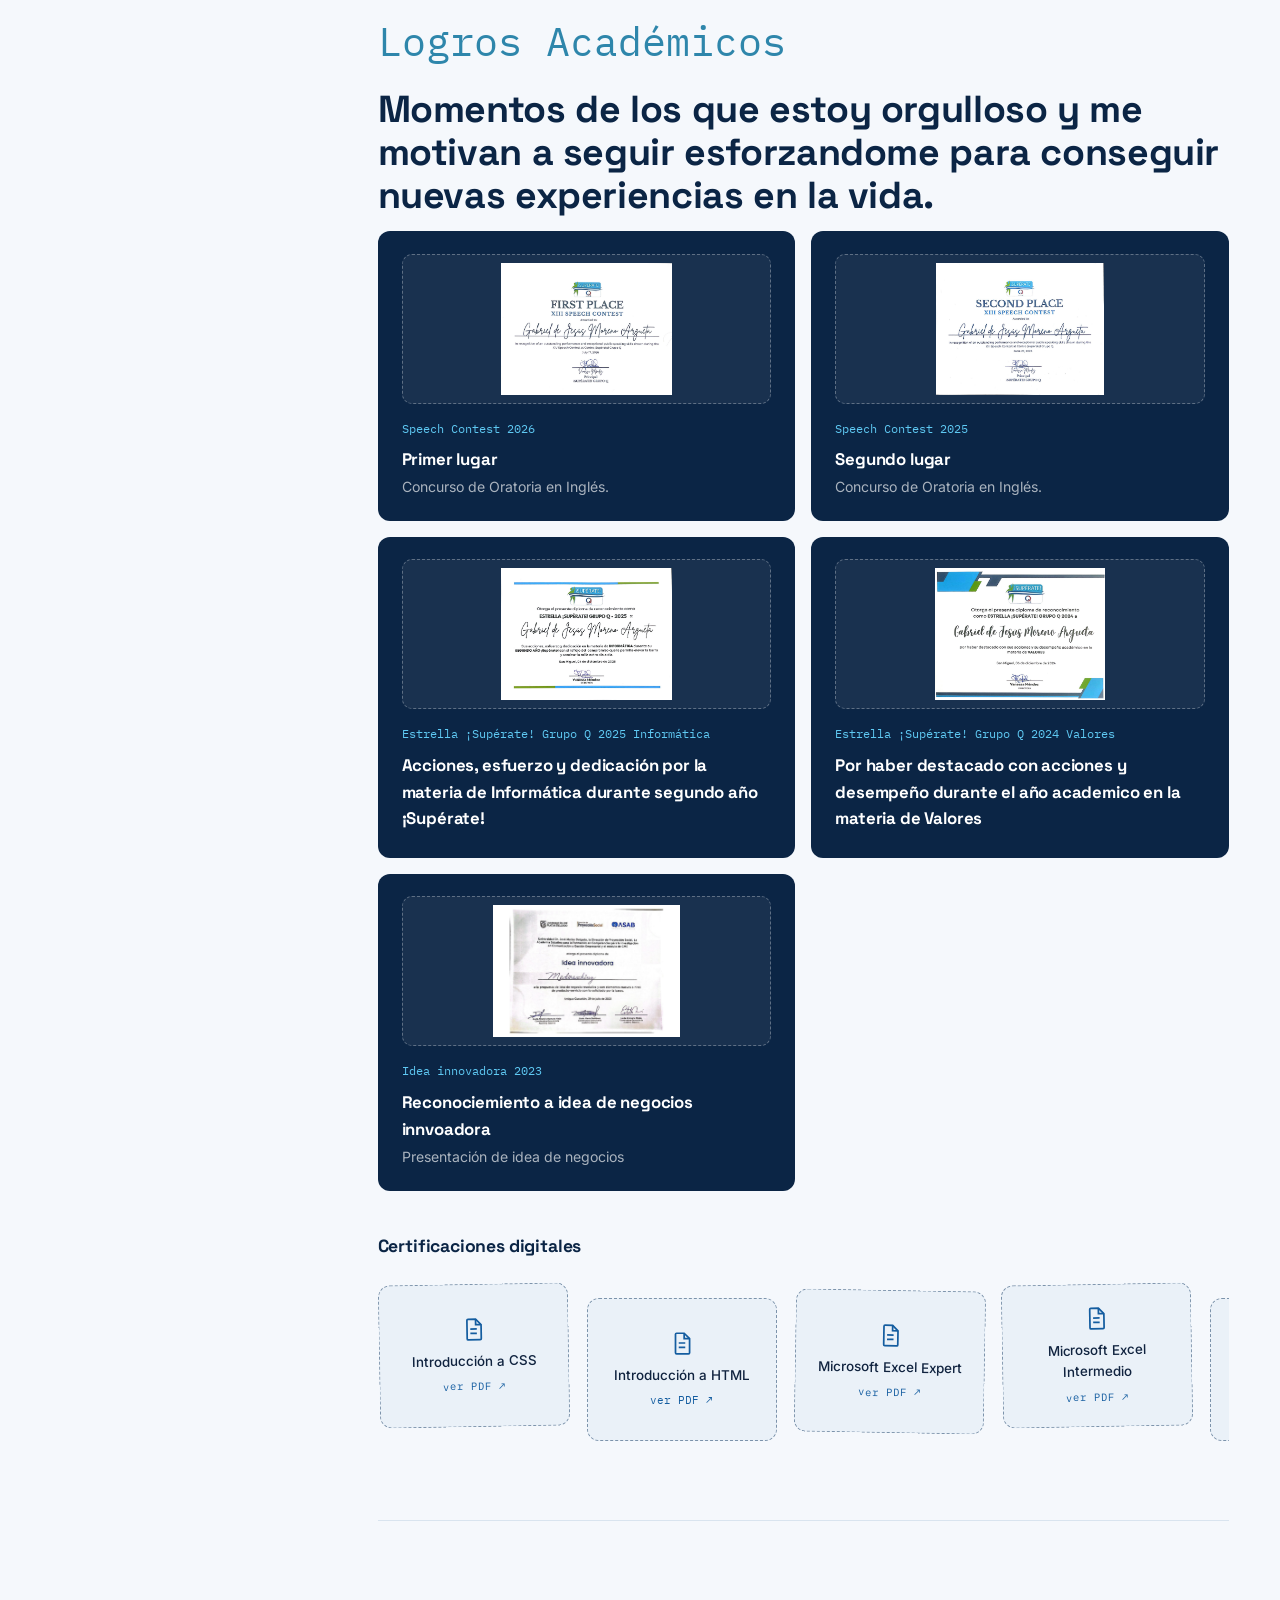
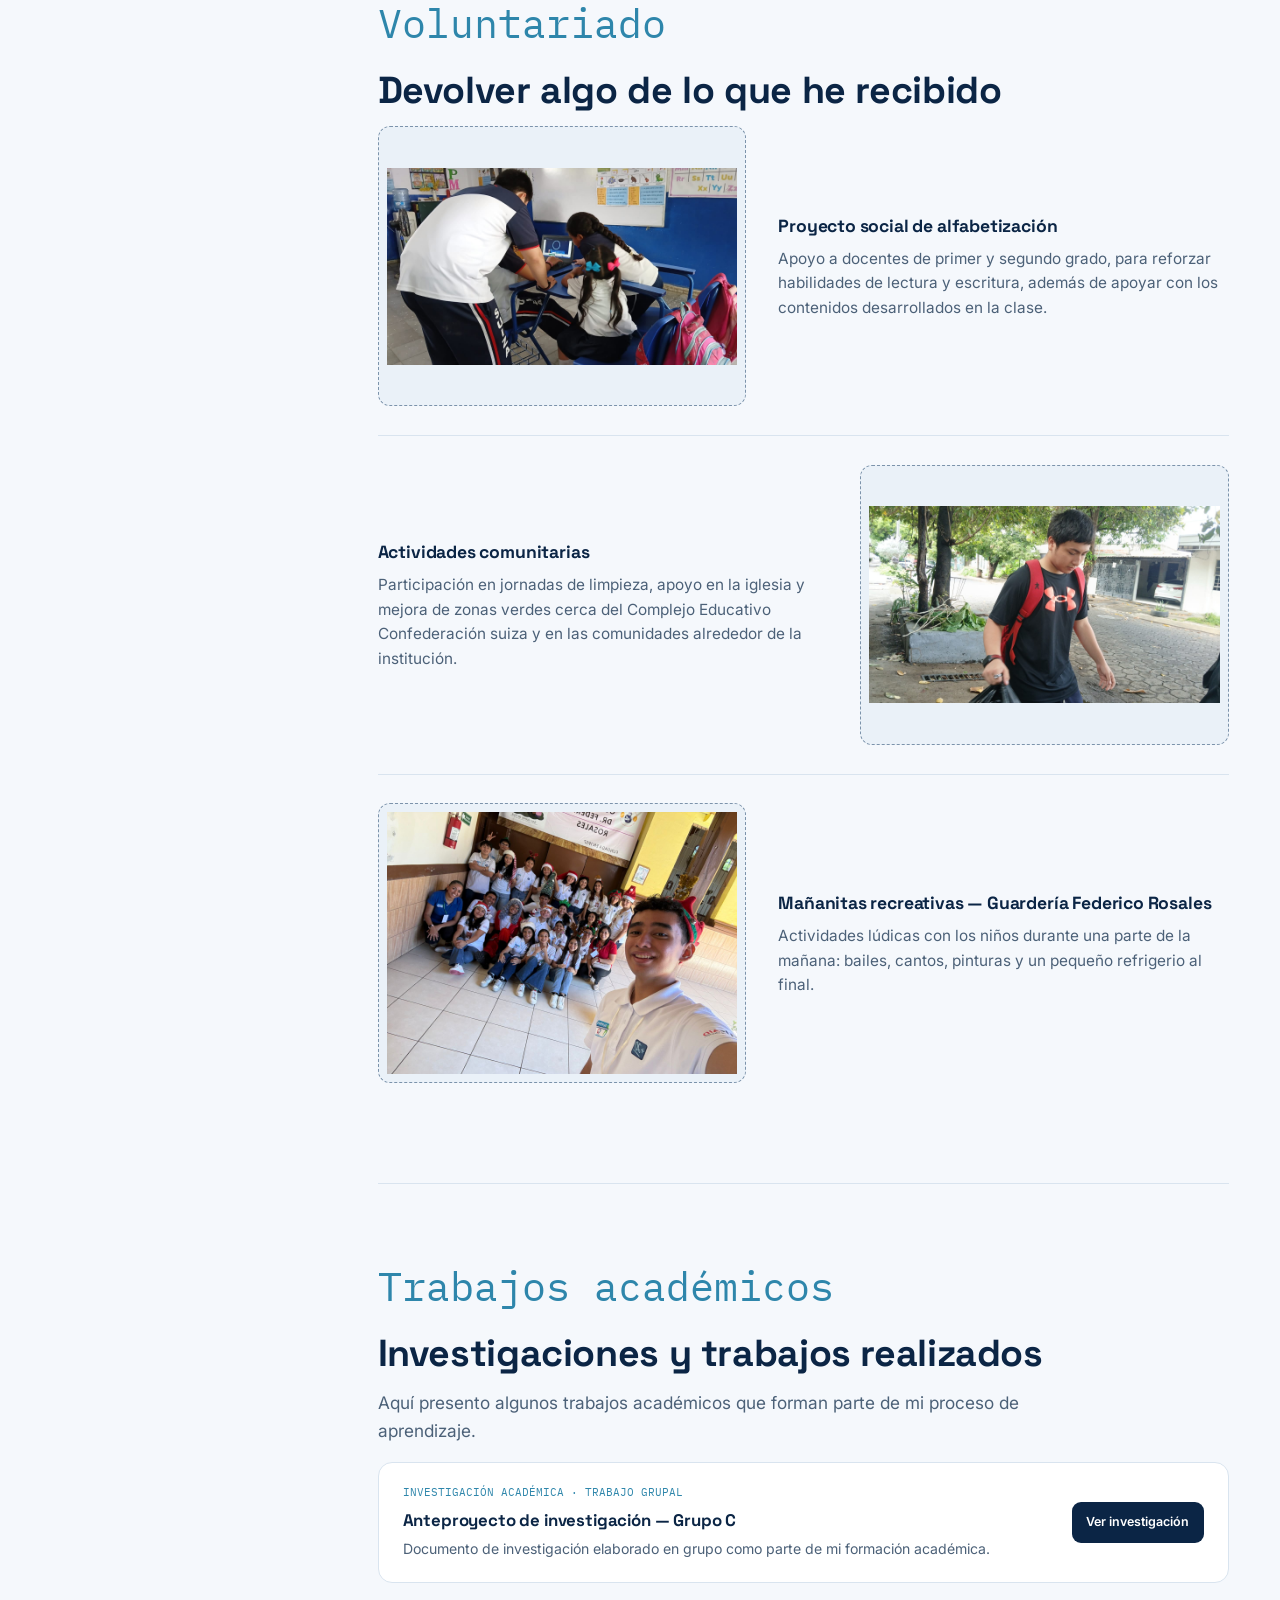
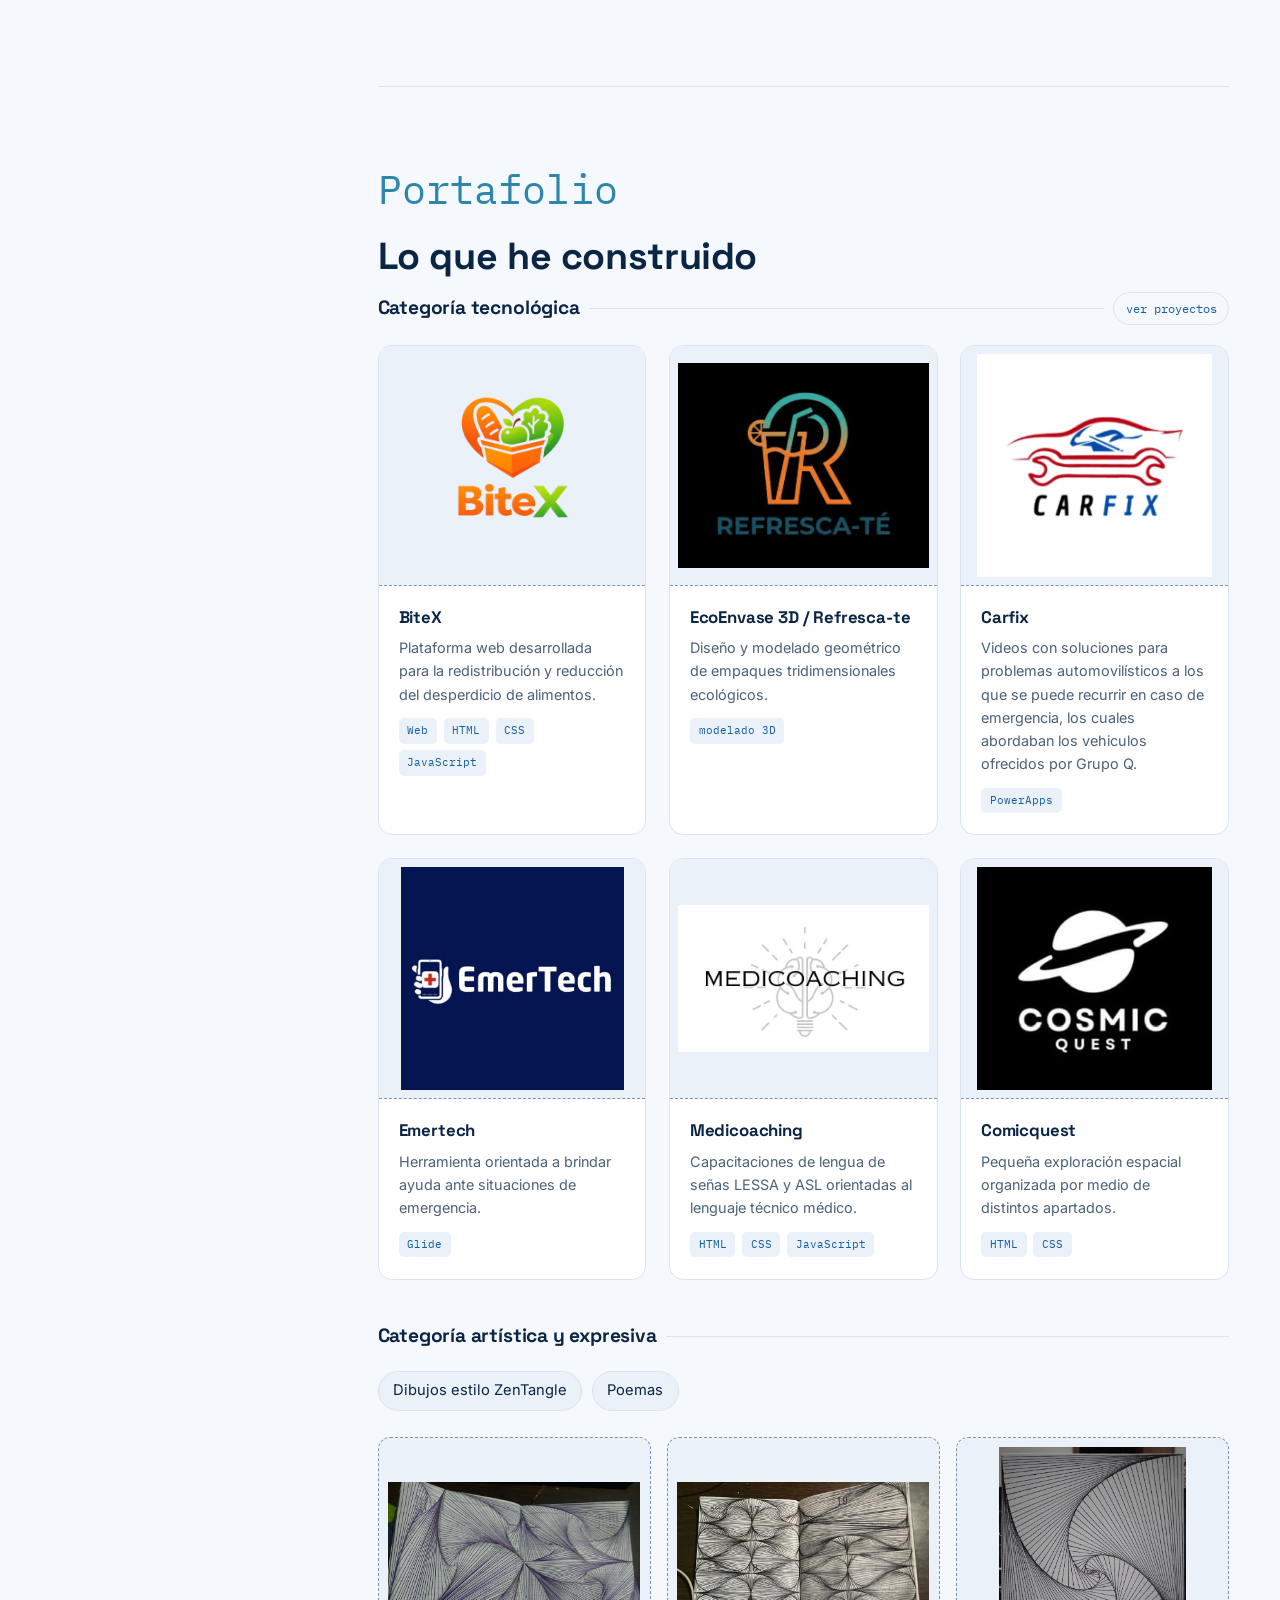
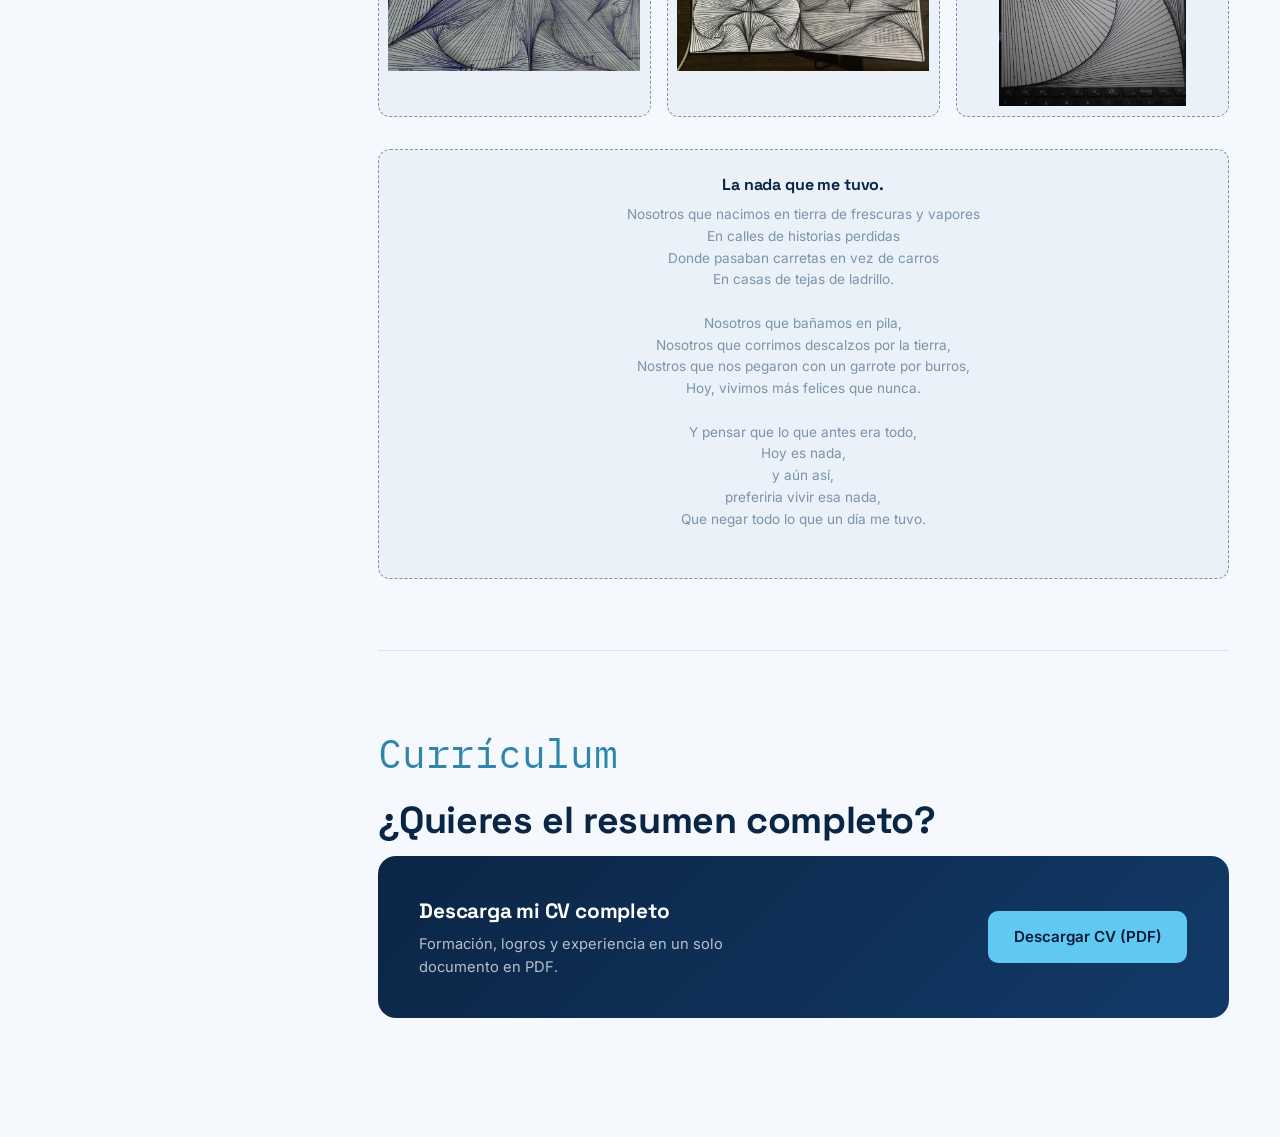
==== commit 58ff2f19: "Corrijo los certificados con rutas rotas para que no fallen al abrir en el modal y queden ligados a " ====
--- a/index.html
+++ b/index.html
@@ -51,8 +51,6 @@
           Esa curiosidad me llevó a la tecnología, y con el tiempo descubrí que se me facilita bastante, tanto que ya no la veo como una materia más sino como algo que disfruto de verdad. 
           Me gusta ver los problemas desde otro ángulo, cuestionar lo obvio y buscarle una vuelta distinta antes de dar algo por hecho, y esa forma de pensar me ha servido en cada proyecto en el [
         </p>
-        
-        
       </div>
       <div class="photo-frame">
         <div class="photo-backdrop" aria-hidden="true"></div>
@@ -224,7 +222,7 @@
       </div>
       <div>
         <h3>Actividades comunitarias</h3>
-        <p>Participación en jornadas de limpieza, apoyo en la iglesia y mejora de zonas verdes cerca del Complejo Educativo Confederación suiza y en las comunidades alrededor de la institución[...]
+        <p>Participación en jornadas de limpieza, apoyo en la iglesia y mejora de zonas verdes cerca del Complejo Educativo Confederación suiza y en las comunidades alrededor de la institución.</p>
       </div>
     </div>
 
@@ -240,7 +238,6 @@
   </section>
 
   <!-- ===== SECCIÓN 5: TRABAJOS ACADÉMICOS ===== -->
-  <!-- Esta sección reúne investigaciones y documentos académicos que he realizado. -->
   <section id="trabajos-academicos">
     <p class="kicker">Trabajos académicos</p>
     <h2>Investigaciones y trabajos realizados</h2>
@@ -248,7 +245,6 @@
       Aquí presento algunos trabajos académicos que forman parte de mi proceso de aprendizaje.
     </p>
 
-    <!-- Tarjeta del documento investigativo -->
     <div class="research-card">
       <div>
         <span class="research-kind">Investigación académica · Trabajo grupal</span>
@@ -397,13 +393,13 @@
 <!-- Cada checkbox controla un modal. Las etiquetas <label> permiten abrirlo y cerrarlo. -->
 <input id="toggle-media-css" class="media-toggle" type="checkbox">
 <div id="media-css" class="media-modal"><label class="modal-bg" for="toggle-media-css" aria-label="Cerrar"></label><label class="modal-close" for="toggle-media-css" aria-label="Cerrar">×</label><iframe src="archivos/Cert62413161172.pdf" title="Introducción a CSS" loading="lazy"></iframe></div>
-<div id="media-html" class="media-modal"><label class="modal-bg" for="toggle-media-html" aria-label="Cerrar"></label><label class="modal-close" for="toggle-media-html" aria-label="Cerrar">×</label><iframe src="archivos/Html.pdf" title="Introducción a HTML" loading="lazy"></iframe></div>
+<div id="media-html" class="media-modal"><label class="modal-bg" for="toggle-media-html" aria-label="Cerrar"></label><label class="modal-close" for="toggle-media-html" aria-label="Cerrar">×</label><img class="modal-img" src="archivos/html.jpeg" alt="Introducción a HTML"></div>
 <div id="media-js" class="media-modal"><label class="modal-bg" for="toggle-media-js" aria-label="Cerrar"></label><label class="modal-close" for="toggle-media-js" aria-label="Cerrar">×</label><img class="modal-img" src="archivos/js.jpg" alt="Introducción a JavaScript"></div>
 <div id="pdf-excel-expert" class="media-modal"><label class="modal-bg" for="toggle-pdf-excel-expert" aria-label="Cerrar"></label><label class="modal-close" for="toggle-pdf-excel-expert" aria-label="Cerrar">×</label><iframe src="archivos/Excel%20Expert.pdf" title="Microsoft Excel Expert" loading="lazy"></iframe></div>
-<div id="pdf-excel-intermedio" class="media-modal"><label class="modal-bg" for="toggle-pdf-excel-intermedio" aria-label="Cerrar"></label><label class="modal-close" for="toggle-pdf-excel-intermedio" aria-label="Cerrar">×</label><iframe src="archivos/Excel%20Intermedio.pdf" title="Microsoft Excel Intermedio" loading="lazy"></iframe></div>
-<div id="pdf-telus" class="media-modal"><label class="modal-bg" for="toggle-pdf-telus" aria-label="Cerrar"></label><label class="modal-close" for="toggle-pdf-telus" aria-label="Cerrar">×</label><iframe src="archivos/TELUS.pdf" title="Grupo de Inglés — TELUS" loading="lazy"></iframe></div>
+<div id="pdf-excel-intermedio" class="media-modal"><label class="modal-bg" for="toggle-pdf-excel-intermedio" aria-label="Cerrar"></label><label class="modal-close" for="toggle-pdf-excel-intermedio" aria-label="Cerrar">×</label><img class="modal-img" src="archivos/css.jpeg" alt="Microsoft Excel Intermedio"></div>
+<div id="pdf-telus" class="media-modal"><label class="modal-bg" for="toggle-pdf-telus" aria-label="Cerrar"></label><label class="modal-close" for="toggle-pdf-telus" aria-label="Cerrar">×</label><img class="modal-img" src="archivos/html.jpeg" alt="Grupo de Inglés — TELUS"></div>
 <div id="pdf-netacad" class="media-modal"><label class="modal-bg" for="toggle-pdf-netacad" aria-label="Cerrar"></label><label class="modal-close" for="toggle-pdf-netacad" aria-label="Cerrar">×</label><iframe src="archivos/NetworkingBasicsUpdate20260630-31-3f43p0%20%281%29.pdf" title="NetAcad" loading="lazy"></iframe></div>
-<div id="pdf-devweek" class="media-modal"><label class="modal-bg" for="toggle-pdf-devweek" aria-label="Cerrar"></label><label class="modal-close" for="toggle-pdf-devweek" aria-label="Cerrar">×</label><iframe src="archivos/DevWeek.pdf" title="DevWeek — Elaniin" loading="lazy"></iframe></div>
+<div id="pdf-devweek" class="media-modal"><label class="modal-bg" for="toggle-pdf-devweek" aria-label="Cerrar"></label><label class="modal-close" for="toggle-pdf-devweek" aria-label="Cerrar">×</label><img class="modal-img" src="archivos/css.jpeg" alt="DevWeek — Elaniin"></div>
 <div id="pdf-research" class="media-modal"><label class="modal-bg" for="toggle-pdf-research" aria-label="Cerrar"></label><label class="modal-close" for="toggle-pdf-research" aria-label="Cerrar">×</label><iframe src="archivos/Anteproyecto-Grupo%20C-Huizúcar-GE.pdf" title="Anteproyecto de investigación — Grupo C" loading="lazy"></iframe></div>
 <div id="img-vol1" class="media-modal"><label class="modal-bg" for="toggle-img-vol1" aria-label="Cerrar"></label><label class="modal-close" for="toggle-img-vol1" aria-label="Cerrar">×</label><img class="modal-img" src="archivos/voluntariado1.jpeg" alt="Proyecto social de alfabetización"></div>
 <div id="img-vol2" class="media-modal"><label class="modal-bg" for="toggle-img-vol2" aria-label="Cerrar"></label><label class="modal-close" for="toggle-img-vol2" aria-label="Cerrar">×</label><img class="modal-img" src="archivos/voluntariado2.jpeg" alt="Actividades comunitarias"></div>
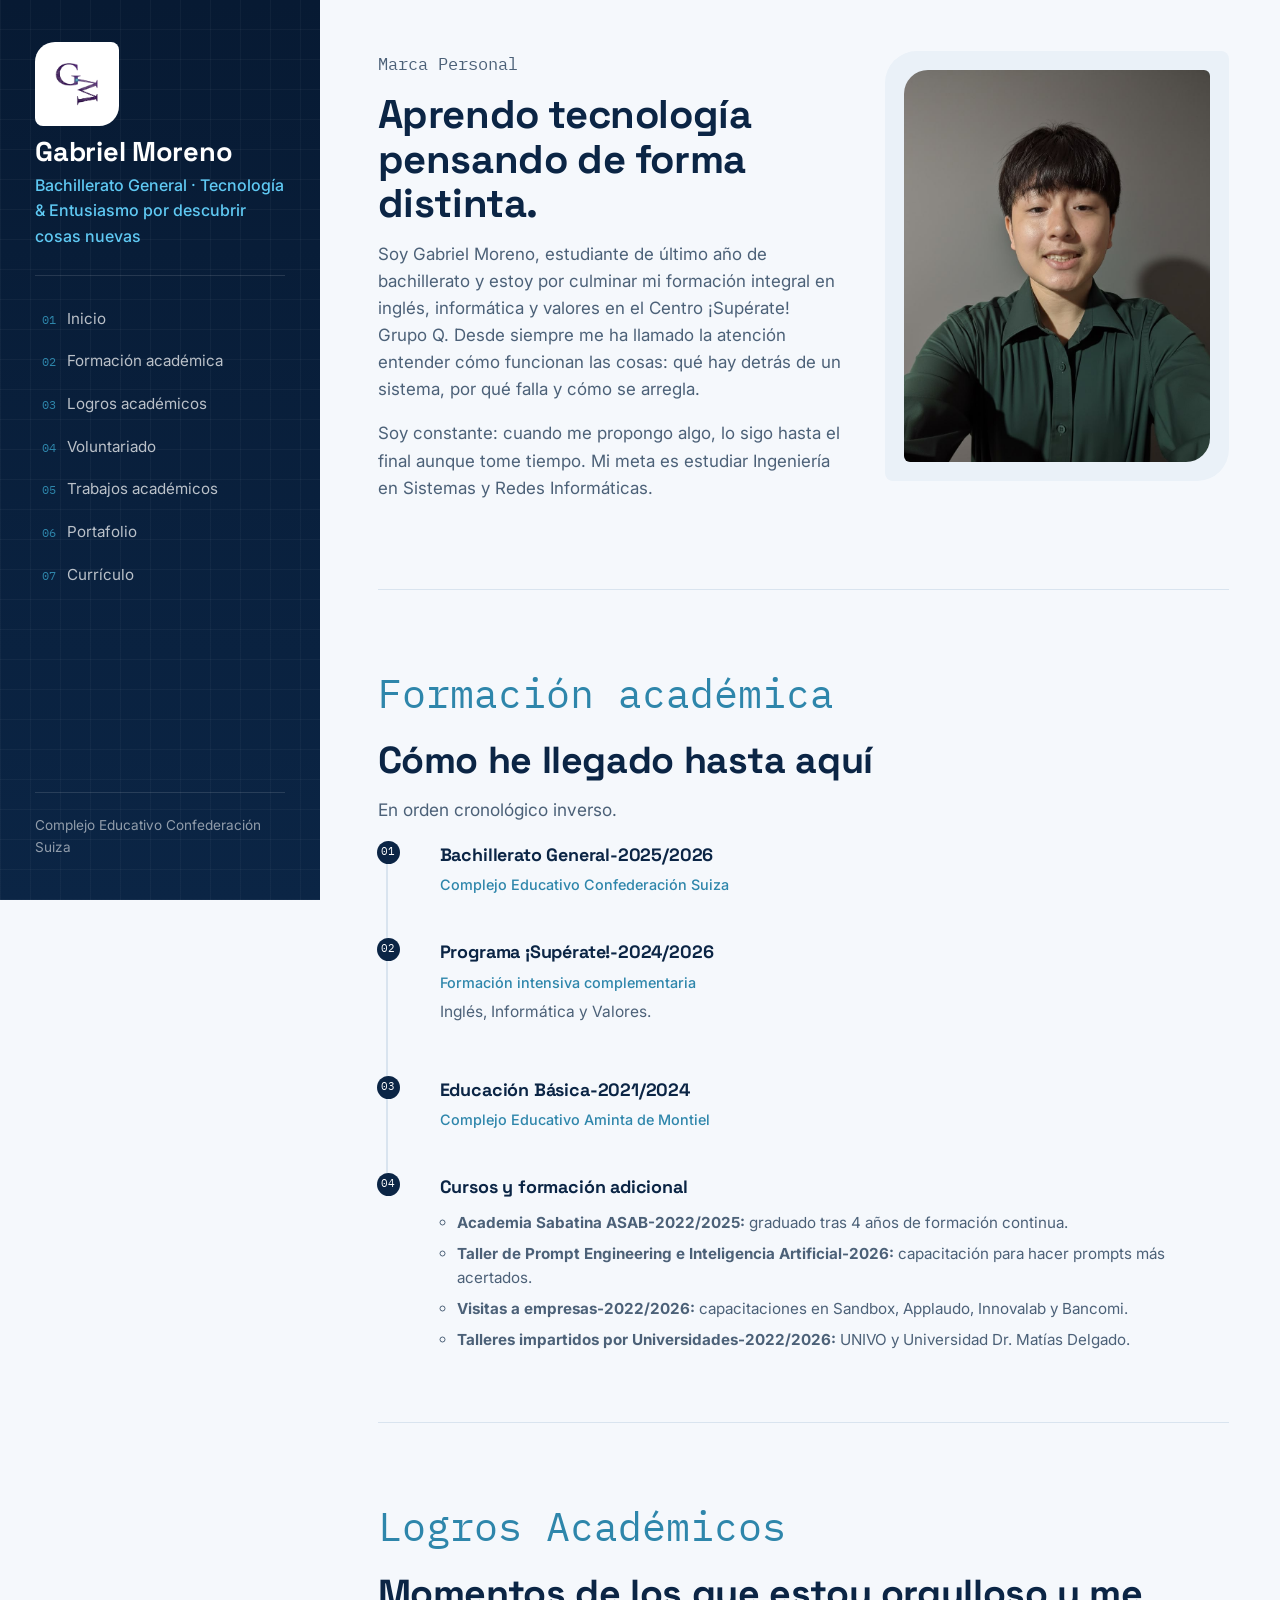
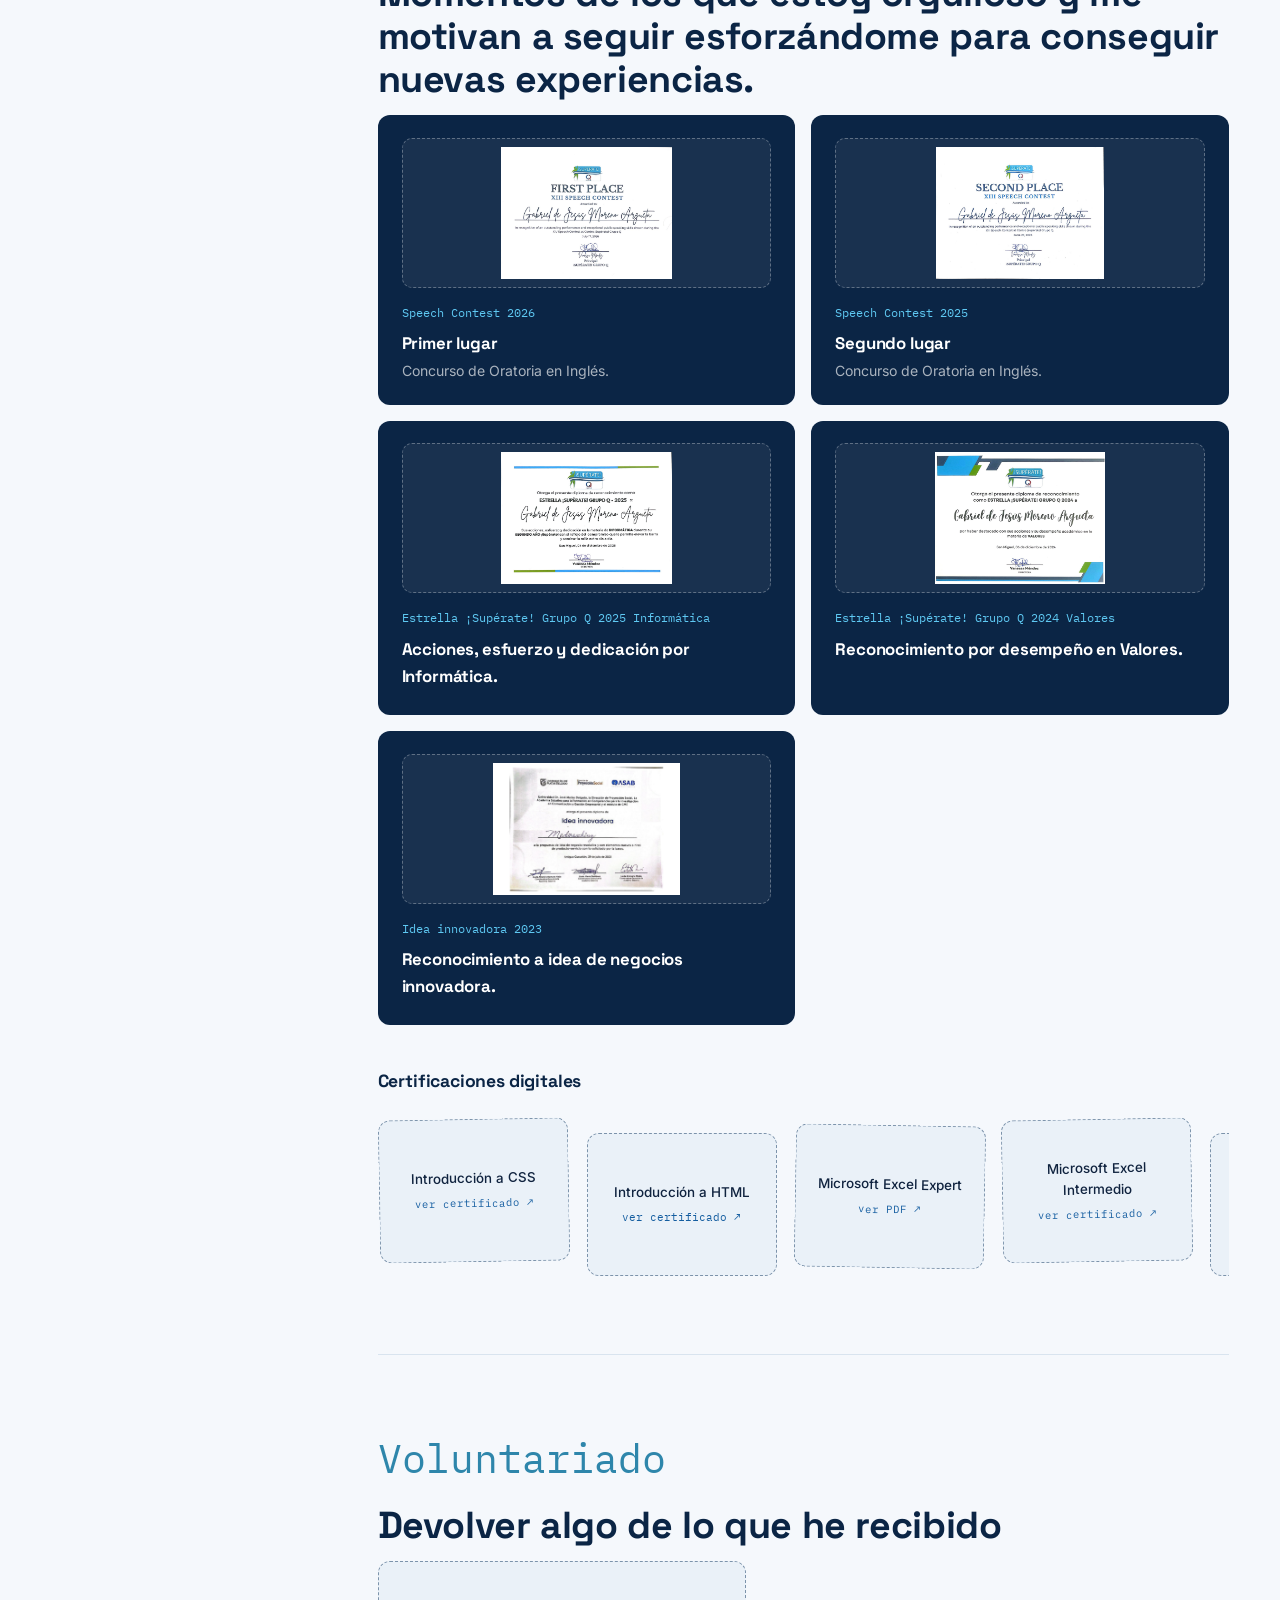
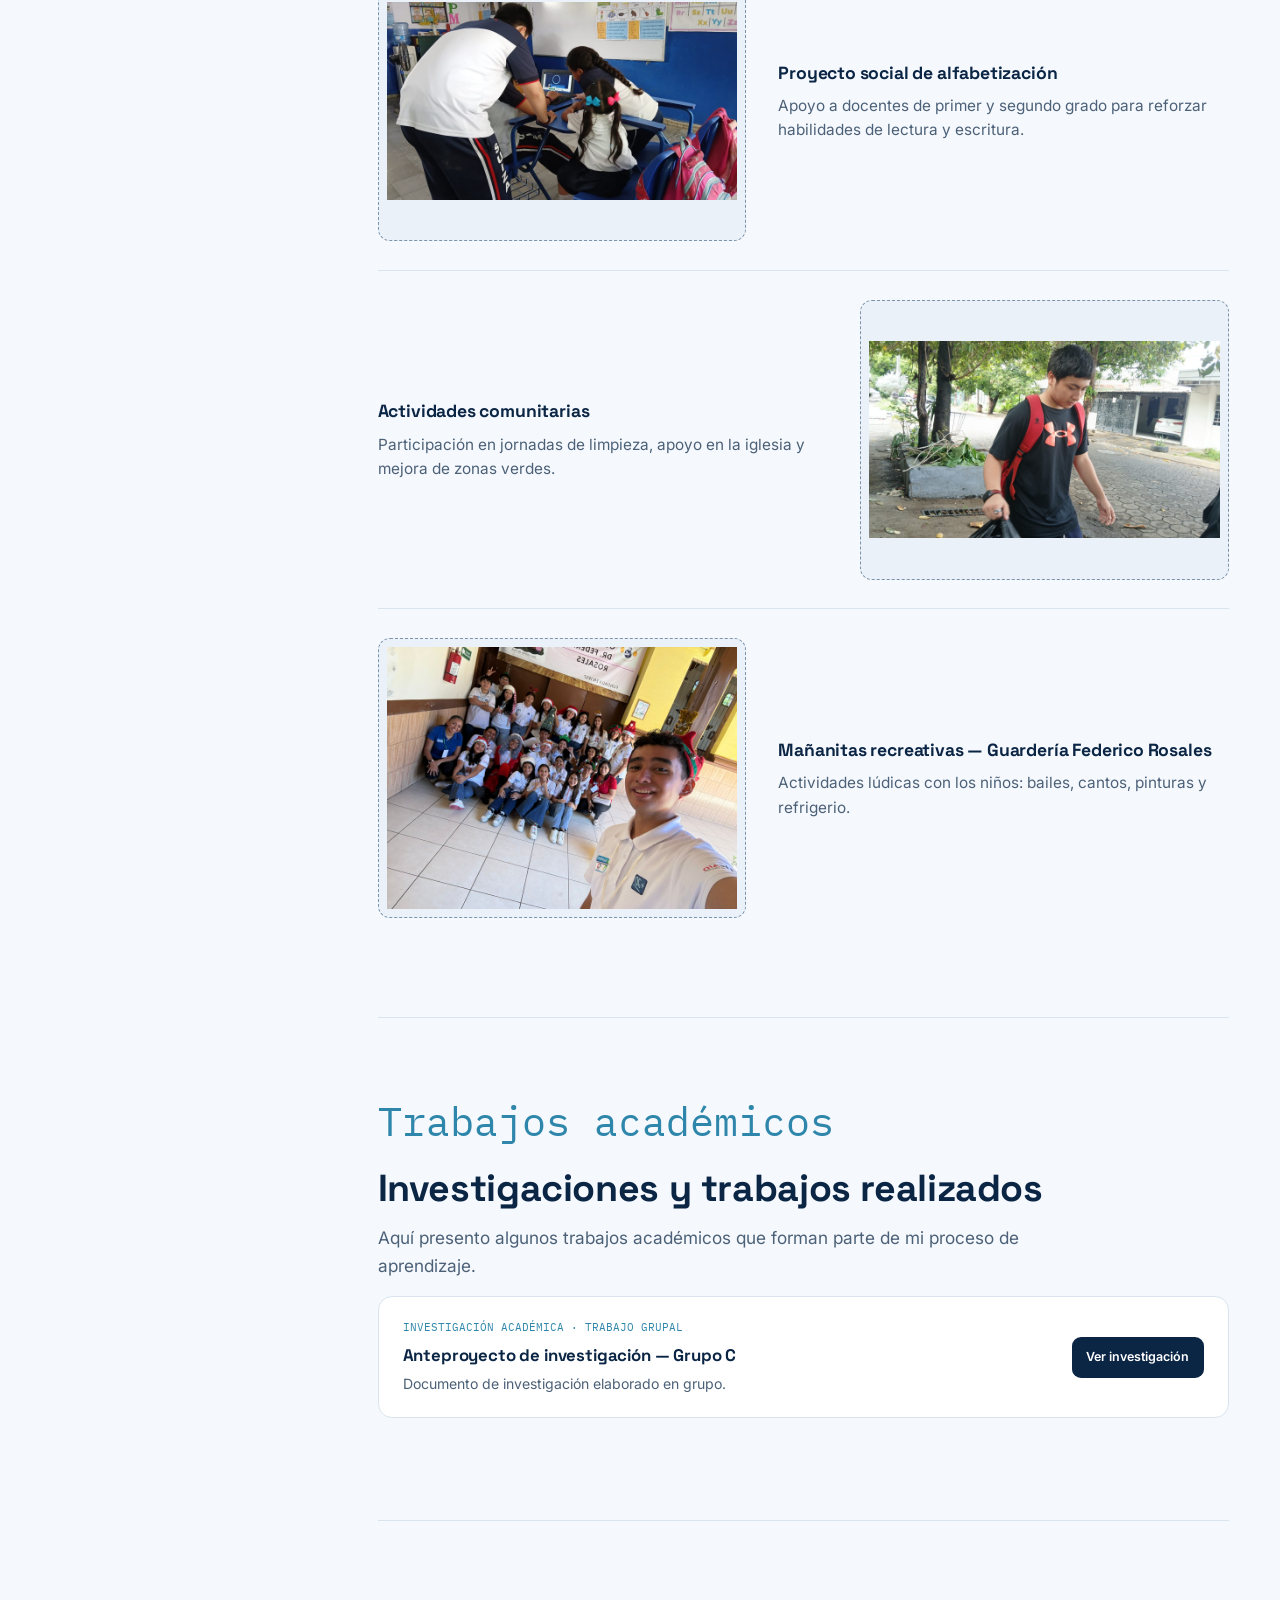
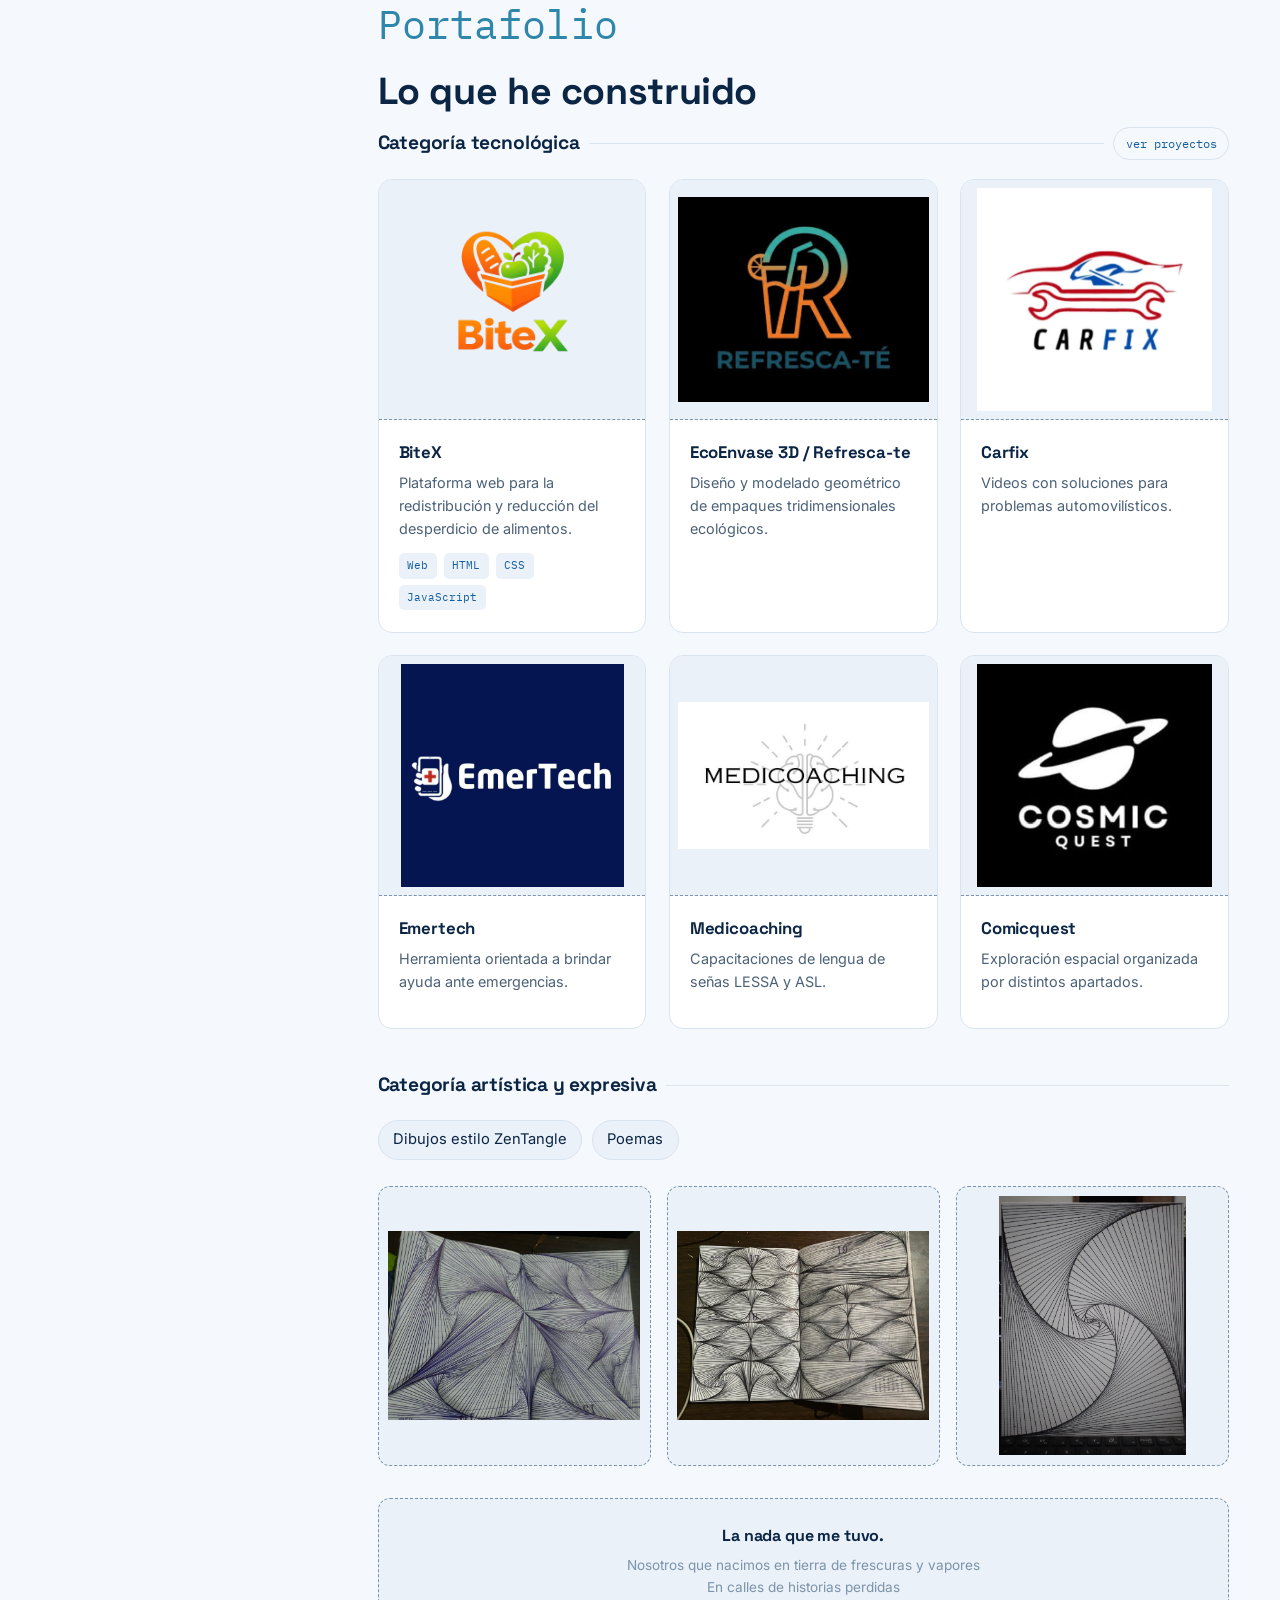
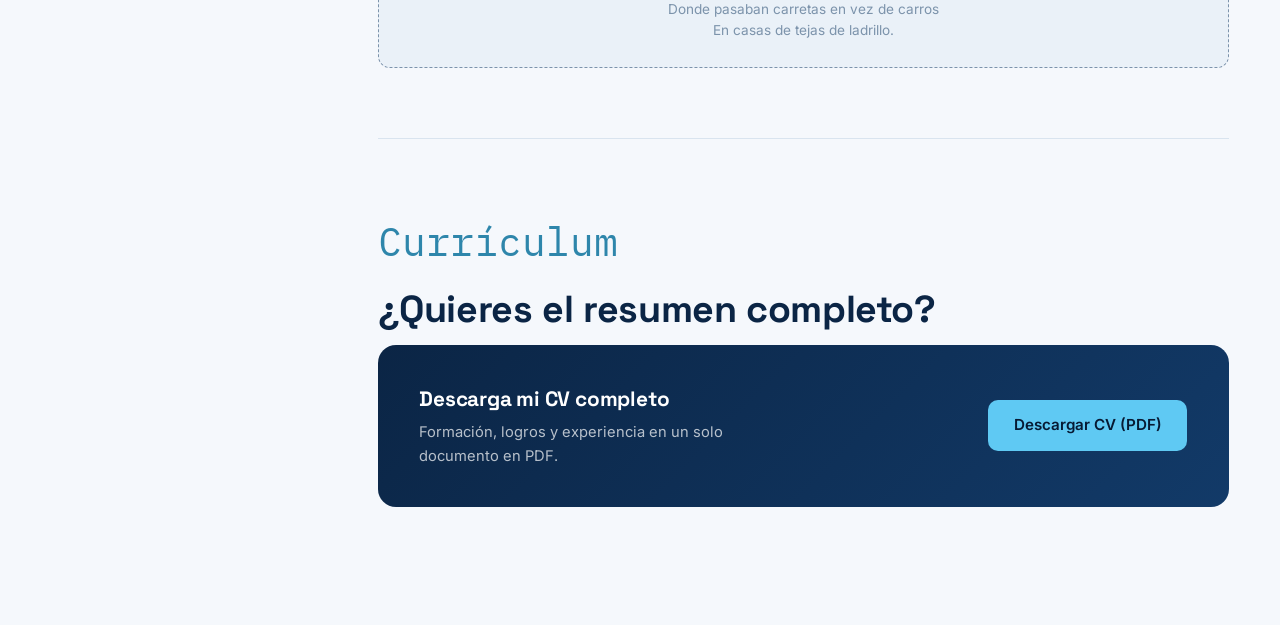
==== commit 02da8fc7: "Restauro la ampliación de imágenes y corrijo los modales de certificados digitales con sus archivos " ====
--- a/index.html
+++ b/index.html
@@ -1,25 +1,19 @@
 <!DOCTYPE html>
 <html lang="es">
 <head>
-<!-- ===== CABECERA: configuración, título y hoja de estilos ===== -->
-<meta charset="UTF-8">
-<meta name="viewport" content="width=device-width, initial-scale=1.0">
-<title>Gabriel Moreno — Marca Personal</title>
-<link rel="preconnect" href="https://fonts.googleapis.com">
-<link rel="preconnect" href="https://fonts.gstatic.com" crossorigin>
-<link href="https://fonts.googleapis.com/css2?family=Space+Grotesk:wght@400;500;600;700&family=Inter:wght@400;500;600&family=IBM+Plex+Mono:wght@500&display=swap" rel="stylesheet">
-<link rel="stylesheet" href="style.css">
+  <meta charset="UTF-8">
+  <meta name="viewport" content="width=device-width, initial-scale=1.0">
+  <title>Gabriel Moreno — Marca Personal</title>
+  <link rel="preconnect" href="https://fonts.googleapis.com">
+  <link rel="preconnect" href="https://fonts.gstatic.com" crossorigin>
+  <link href="https://fonts.googleapis.com/css2?family=Space+Grotesk:wght@400;500;600;700&family=Inter:wght@400;500;600&family=IBM+Plex+Mono:wght@500&display=swap" rel="stylesheet">
+  <link rel="stylesheet" href="style.css">
 </head>
 <body>
-
-<!-- ===== MENÚ LATERAL: navegación principal ===== -->
 <nav class="sidebar" aria-label="Navegación principal">
-  <div class="brand-mark">
-    <img class="brand-logo" src="archivos/logo.png" alt="Logo de Gabriel Moreno">
-  </div>
+  <div class="brand-mark"><img class="brand-logo" src="archivos/logo.png" alt="Logo de Gabriel Moreno"></div>
   <h1>Gabriel Moreno</h1>
-  <p class="role">Bachillerato General · Tecnología &amp; Entusiasmo por descrubrir cosas nuevas</p>
-
+  <p class="role">Bachillerato General · Tecnología &amp; Entusiasmo por descubrir cosas nuevas</p>
   <ul class="sidebar-nav">
     <li><a href="#inicio"><span class="idx">01</span> Inicio</a></li>
     <li><a href="#formacion"><span class="idx">02</span> Formación académica</a></li>
@@ -29,406 +23,99 @@
     <li><a href="#portafolio"><span class="idx">06</span> Portafolio</a></li>
     <li><a href="#cv"><span class="idx">07</span> Currículo</a></li>
   </ul>
+  <div class="sidebar-footer">Complejo Educativo Confederación Suiza</div>
+</nav>
+<main>
+  <section id="inicio"><div class="hero-grid"><div class="hero-copy">
+    <p class="kicker">Marca Personal</p><h2>Aprendo tecnología pensando de forma distinta.</h2>
+    <p>Soy Gabriel Moreno, estudiante de último año de bachillerato y estoy por culminar mi formación integral en inglés, informática y valores en el Centro ¡Supérate! Grupo Q. Desde siempre me ha llamado la atención entender cómo funcionan las cosas: qué hay detrás de un sistema, por qué falla y cómo se arregla.</p>
+    <p>Soy constante: cuando me propongo algo, lo sigo hasta el final aunque tome tiempo. Mi meta es estudiar Ingeniería en Sistemas y Redes Informáticas.</p>
+  </div><div class="photo-frame"><div class="photo-slot"><img src="archivos/yo.jpeg" alt="Gabriel Moreno"></div></div></div></section>
 
-  <div class="sidebar-footer">
-    Complejo Educativo Confederación Suiza
-    <br>
-  </div>
-</nav>
+  <section id="formacion"><p class="kicker">Formación académica</p><h2>Cómo he llegado hasta aquí</h2><p class="lede">En orden cronológico inverso.</p>
+    <ul class="timeline">
+      <li><h3>Bachillerato General-2025/2026</h3><p class="meta">Complejo Educativo Confederación Suiza</p></li>
+      <li><h3>Programa ¡Supérate!-2024/2026</h3><p class="meta">Formación intensiva complementaria</p><p>Inglés, Informática y Valores.</p></li>
+      <li><h3>Educación Básica-2021/2024</h3><p class="meta">Complejo Educativo Aminta de Montiel</p></li>
+      <li><h3>Cursos y formación adicional</h3><ul class="sub-list"><li><strong>Academia Sabatina ASAB-2022/2025:</strong> graduado tras 4 años de formación continua.</li><li><strong>Taller de Prompt Engineering e Inteligencia Artificial-2026:</strong> capacitación para hacer prompts más acertados.</li><li><strong>Visitas a empresas-2022/2026:</strong> capacitaciones en Sandbox, Applaudo, Innovalab y Bancomi.</li><li><strong>Talleres impartidos por Universidades-2022/2026:</strong> UNIVO y Universidad Dr. Matías Delgado.</li></ul></li>
+    </ul>
+  </section>
 
-<!-- ===== CONTENIDO PRINCIPAL ===== -->
-<main>
-
-  <!-- ===== SECCIÓN 1: INICIO ===== -->
-  <section id="inicio">
-    <div class="hero-grid">
-      <div class="hero-copy">
-        <p class="kicker">Marca Personal</p>
-        <h2>Aprendo tecnología pensando de forma distinta.</h2>
-        <p>
-          Soy Gabriel Moreno, estudiante de último año de bachillerato y estoy por culminar mi formación integral en inglés, informática y valores en el Centro ¡Supérate! Grupo Q. 
-          Desde siempre me ha llamado la atención entender cómo funcionan las cosas: qué hay detrás de un sistema, por qué falla, cómo se arregla. 
-          Esa curiosidad me llevó a la tecnología, y con el tiempo descubrí que se me facilita bastante, tanto que ya no la veo como una materia más sino como algo que disfruto de verdad. 
-          Me gusta ver los problemas desde otro ángulo, cuestionar lo obvio y buscarle una vuelta distinta antes de dar algo por hecho, y esa forma de pensar me ha servido en cada proyecto en el [
-        </p>
-      </div>
-      <div class="photo-frame">
-        <div class="photo-backdrop" aria-hidden="true"></div>
-        <div class="photo-slot">
-          <img src="archivos/yo.jpeg" alt="Gabriel Moreno">
-        </div>
-      </div>
+  <section id="logros"><p class="kicker">Logros Académicos</p><h2>Momentos de los que estoy orgulloso y me motivan a seguir esforzándome para conseguir nuevas experiencias.</h2>
+    <div class="achievement-highlights">
+      <div class="card"><div class="img-slot"><label class="media-trigger" aria-label="Ampliar imagen" for="toggle-pdf-speech2026"><img src="archivos/Speechcontest2-preview.jpeg" alt="Vista previa - Speech Contest 2026"></label></div><span class="tag">Speech Contest 2026</span><h3>Primer lugar</h3><p>Concurso de Oratoria en Inglés.</p></div>
+      <div class="card"><div class="img-slot"><label class="media-trigger" aria-label="Ampliar imagen" for="toggle-pdf-speech2025"><img src="archivos/Speechcontest1-preview.jpeg" alt="Vista previa - Speech Contest 2025"></label></div><span class="tag">Speech Contest 2025</span><h3>Segundo lugar</h3><p>Concurso de Oratoria en Inglés.</p></div>
+      <div class="card"><div class="img-slot"><label class="media-trigger" aria-label="Ampliar imagen" for="toggle-pdf-estrellita-info"><img src="archivos/EstrellitaInfo-preview.jpeg" alt="Vista previa - Estrella Supérate Informática"></label></div><span class="tag">Estrella ¡Supérate! Grupo Q 2025 Informática</span><h3>Acciones, esfuerzo y dedicación por Informática.</h3></div>
+      <div class="card"><div class="img-slot"><label class="media-trigger" aria-label="Ampliar imagen" for="toggle-pdf-estrella-valores"><img src="archivos/EstrellitaValores-preview.jpeg" alt="Vista previa - Estrella Supérate Valores"></label></div><span class="tag">Estrella ¡Supérate! Grupo Q 2024 Valores</span><h3>Reconocimiento por desempeño en Valores.</h3></div>
+      <div class="card"><div class="img-slot"><label class="media-trigger" aria-label="Ampliar imagen" for="toggle-pdf-idea-innovadora"><img src="archivos/IdeaInnovadora-preview.jpeg" alt="Vista previa - Idea innovadora"></label></div><span class="tag">Idea innovadora 2023</span><h3>Reconocimiento a idea de negocios innovadora.</h3></div>
+    </div>
+    <h3 class="section-sub">Certificaciones digitales</h3>
+    <div class="cert-grid">
+      <label class="cert-slot" for="toggle-media-css"><span class="cert-name">Introducción a CSS</span><span class="cert-hint">ver certificado ↗</span></label>
+      <label class="cert-slot" for="toggle-media-html"><span class="cert-name">Introducción a HTML</span><span class="cert-hint">ver certificado ↗</span></label>
+      <label class="cert-slot" for="toggle-pdf-excel-expert"><span class="cert-name">Microsoft Excel Expert</span><span class="cert-hint">ver PDF ↗</span></label>
+      <label class="cert-slot" for="toggle-pdf-excel-intermedio"><span class="cert-name">Microsoft Excel Intermedio</span><span class="cert-hint">ver certificado ↗</span></label>
+      <label class="cert-slot" for="toggle-pdf-telus"><span class="cert-name">Grupo de Inglés — TELUS</span><span class="cert-hint">ver certificado ↗</span></label>
+      <label class="cert-slot" for="toggle-pdf-netacad"><span class="cert-name">NetAcad</span><span class="cert-hint">ver PDF ↗</span></label>
+      <label class="cert-slot" for="toggle-pdf-devweek"><span class="cert-name">DevWeek — Elaniin</span><span class="cert-hint">ver certificado ↗</span></label>
+      <label class="cert-slot" for="toggle-media-js"><span class="cert-name">Introducción a JavaScript</span><span class="cert-hint">ver certificado ↗</span></label>
     </div>
   </section>
 
-  <!-- ===== SECCIÓN 2: FORMACIÓN ACADÉMICA ===== -->
-  <section id="formacion">
-    <p class="kicker">Formación académica</p>
-    <h2>Cómo he llegado hasta aquí</h2>
-    <p class="lede">En orden cronológico inverso.</p>
-
-    <ul class="timeline">
-      <li>
-        <h3>Bachillerato General-2025/2026</h3>
-        <p class="meta">Complejo Educativo Confederación Suiza</p>
-      </li>
-      <li>
-        <h3>Programa ¡Supérate!-2024/2026</h3>
-        <p class="meta">Formación intensiva complementaria</p>
-        <p>Inglés, Informática y Valores.</p>
-      </li>
-      <li>
-        <h3>Educación Básica-2021/2024</h3>
-        <p class="meta">Complejo Educativo Aminta de Montiel</p>
-      </li>
-      <li>
-         <h3>Cursos y formación adicional</h3>
-        <ul class="sub-list">
-          <li><strong>Academia Sabatina ASAB-2022/2025:</strong> graduado tras 4 años de formación continua.</li>
-          <li><strong>Taller de Prompt Engineering e Inteligencia Artificial-2026:</strong> capacitación de como hacer más acertados nuestros prompts para obtener
-            mejores resultados.</li>
-          <li><strong>Visitas a empresas-2022/2026:</strong> capacitaciones en Sandbox, Applaudo, Innovalab y Bancomi.</li>
-          <li><strong>Talleres impartidos por Universidades-2022/2026:</strong> talleres impartidos por La Universidad de Oriente(Univo), y Universidad Dr. Matías Delgado.</li>
-        </ul>
-      </li>
-    </ul>
+  <section id="voluntariado"><p class="kicker">Voluntariado</p><h2>Devolver algo de lo que he recibido</h2>
+    <div class="volunteer-row"><div class="img-slot"><label class="media-trigger" aria-label="Ampliar imagen" for="toggle-img-vol1"><img src="archivos/voluntariado1.jpeg" alt="Clases con los niños"></label></div><div><h3>Proyecto social de alfabetización</h3><p>Apoyo a docentes de primer y segundo grado para reforzar habilidades de lectura y escritura.</p></div></div>
+    <div class="volunteer-row"><div class="img-slot"><label class="media-trigger" aria-label="Ampliar imagen" for="toggle-img-vol2"><img src="archivos/voluntariado2.jpeg" alt="Ayuda comunitaria"></label></div><div><h3>Actividades comunitarias</h3><p>Participación en jornadas de limpieza, apoyo en la iglesia y mejora de zonas verdes.</p></div></div>
+    <div class="volunteer-row"><div class="img-slot"><label class="media-trigger" aria-label="Ampliar imagen" for="toggle-img-vol3"><img src="archivos/voluntariado3.jpeg" alt="Mañanitas recreativas"></label></div><div><h3>Mañanitas recreativas — Guardería Federico Rosales</h3><p>Actividades lúdicas con los niños: bailes, cantos, pinturas y refrigerio.</p></div></div>
   </section>
 
-  <!-- ===== SECCIÓN 3: LOGROS ACADÉMICOS ===== -->
-  <section id="logros">
-    <p class="kicker">Logros Académicos</p>
-    <h2>Momentos de los que estoy orgulloso y me motivan a seguir esforzandome para conseguir nuevas experiencias en la vida.</h2>
+  <section id="trabajos-academicos"><p class="kicker">Trabajos académicos</p><h2>Investigaciones y trabajos realizados</h2><p class="lede">Aquí presento algunos trabajos académicos que forman parte de mi proceso de aprendizaje.</p><div class="research-card"><div><span class="research-kind">Investigación académica · Trabajo grupal</span><h4>Anteproyecto de investigación — Grupo C</h4><p>Documento de investigación elaborado en grupo.</p></div><label class="research-button" for="toggle-pdf-research">Ver investigación</label></div></section>
 
-    <div class="achievement-highlights">
-      <div class="card">
-        <div class="img-slot">
-          <label class="media-trigger" aria-label="Ampliar PDF" for="toggle-pdf-speech2026">
-            <img src="archivos/Speechcontest2-preview.jpeg" alt="Vista previa - Speech Contest 2026">
-          </label>
-        </div>
-        <span class="tag">Speech Contest 2026</span>
-        <h3>Primer lugar</h3>
-        <p>Concurso de Oratoria en Inglés.</p>
-      </div>
-
-      <div class="card">
-        <div class="img-slot">
-          <label class="media-trigger" aria-label="Ampliar PDF" for="toggle-pdf-speech2025">
-            <img src="archivos/Speechcontest1-preview.jpeg" alt="Vista previa - Speech Contest 2025">
-          </label>
-        </div>
-        <span class="tag">Speech Contest 2025</span>
-        <h3>Segundo lugar</h3>
-        <p>Concurso de Oratoria en Inglés.</p>
-      </div>
-
-      <div class="card">
-        <div class="img-slot">
-          <label class="media-trigger" aria-label="Ampliar PDF" for="toggle-pdf-estrellita-info">
-            <img src="archivos/EstrellitaInfo-preview.jpeg" alt="Vista previa - Estrella ¡Supérate! Grupo Q 2025 Informática">
-          </label>
-        </div>
-        <span class="tag">Estrella ¡Supérate! Grupo Q 2025 Informática</span>
-        <h3>Acciones, esfuerzo y dedicación por la materia de Informática durante segundo año ¡Supérate!</h3>
-        <p></p>
-      </div>
-
-      <div class="card">
-        <div class="img-slot">
-          <label class="media-trigger" aria-label="Ampliar PDF" for="toggle-pdf-estrella-valores">
-            <img src="archivos/EstrellitaValores-preview.jpeg" alt="Vista previa - Estrella ¡Supérate! Grupo Q 2024 Valores">
-          </label>
-        </div>
-        <span class="tag">Estrella ¡Supérate! Grupo Q 2024 Valores</span>
-        <h3>Por haber destacado con acciones y desempeño durante el año academico en la materia de Valores</h3>
-        <p></p>
-      </div>
-
-      <div class="card">
-        <div class="img-slot">
-          <label class="media-trigger" aria-label="Ampliar PDF" for="toggle-pdf-idea-innovadora">
-            <img src="archivos/IdeaInnovadora-preview.jpeg" alt="Vista previa - Idea innovadora 2022">
-          </label>
-        </div>
-        <span class="tag">Idea innovadora 2023</span>
-        <h3>Reconociemiento a idea de negocios innvoadora</h3>
-        <p>Presentación de idea de negocios</p>
-      </div>
+  <section id="portafolio"><p class="kicker">Portafolio</p><h2>Lo que he construido</h2><div class="portfolio-tabs-label"><h3>Categoría tecnológica</h3><div class="line"></div><a class="repo-link" href="proyectos/README.md">ver proyectos</a></div>
+    <div class="project-grid">
+      <div class="project-card"><div class="img-slot"><label class="media-trigger" aria-label="Ampliar imagen" for="toggle-img-bitex"><img src="archivos/bitex.png" alt="Proyecto BiteX"></label></div><div class="body"><h4>BiteX</h4><p>Plataforma web para la redistribución y reducción del desperdicio de alimentos.</p><ul class="stack"><li>Web</li><li>HTML</li><li>CSS</li><li>JavaScript</li></ul></div></div>
+      <div class="project-card"><div class="img-slot"><label class="media-trigger" aria-label="Ampliar imagen" for="toggle-img-refrescate"><img src="archivos/refrescate.jpeg" alt="EcoEnvase 3D / Refresca-te"></label></div><div class="body"><h4>EcoEnvase 3D / Refresca-te</h4><p>Diseño y modelado geométrico de empaques tridimensionales ecológicos.</p></div></div>
+      <div class="project-card"><div class="img-slot"><label class="media-trigger" aria-label="Ampliar imagen" for="toggle-img-carfix"><img src="archivos/carfix.jpeg" alt="Proyecto Carfix"></label></div><div class="body"><h4>Carfix</h4><p>Videos con soluciones para problemas automovilísticos.</p></div></div>
+      <div class="project-card"><div class="img-slot"><label class="media-trigger" aria-label="Ampliar imagen" for="toggle-img-emertech"><img src="archivos/emertech.jpeg" alt="Proyecto Emertech"></label></div><div class="body"><h4>Emertech</h4><p>Herramienta orientada a brindar ayuda ante emergencias.</p></div></div>
+      <div class="project-card"><div class="img-slot"><label class="media-trigger" aria-label="Ampliar imagen" for="toggle-img-medicoaching"><img src="archivos/medicoaching.jpeg" alt="Proyecto Medicoaching"></label></div><div class="body"><h4>Medicoaching</h4><p>Capacitaciones de lengua de señas LESSA y ASL.</p></div></div>
+      <div class="project-card"><div class="img-slot"><label class="media-trigger" aria-label="Ampliar imagen" for="toggle-img-comicquest"><img src="archivos/comicquest.jpeg" alt="Proyecto Comicquest"></label></div><div class="body"><h4>Comicquest</h4><p>Exploración espacial organizada por distintos apartados.</p></div></div>
     </div>
-
-    <h3 class="section-sub">Certificaciones digitales</h3>
-    <div class="cert-grid">
-      <label class="cert-slot"  for="toggle-media-css">
-        <svg class="cert-icon" viewBox="0 0 24 24" fill="none" stroke="currentColor" stroke-width="1.6" aria-hidden="true"><path d="M7 3h7l5 5v13a1 1 0 0 1-1 1H7a1 1 0 0 1-1-1V4a1 1 0 0 1 1-1z"/><path d="M14 3v5h5"/><path d="M9 12h6M9 16h6"/></svg>
-        <span class="cert-name">Introducción a CSS</span>
-        <span class="cert-hint">ver PDF ↗</span>
-      </label>
-      <label class="cert-slot"  for="toggle-media-html">
-        <svg class="cert-icon" viewBox="0 0 24 24" fill="none" stroke="currentColor" stroke-width="1.6" aria-hidden="true"><path d="M7 3h7l5 5v13a1 1 0 0 1-1 1H7a1 1 0 0 1-1-1V4a1 1 0 0 1 1-1z"/><path d="M14 3v5h5"/><path d="M9 12h6M9 16h6"/></svg>
-        <span class="cert-name">Introducción a HTML</span>
-        <span class="cert-hint">ver PDF ↗</span>
-      </label>
-      <label class="cert-slot"  for="toggle-pdf-excel-expert">
-        <svg class="cert-icon" viewBox="0 0 24 24" fill="none" stroke="currentColor" stroke-width="1.6" aria-hidden="true"><path d="M7 3h7l5 5v13a1 1 0 0 1-1 1H7a1 1 0 0 1-1-1V4a1 1 0 0 1 1-1z"/><path d="M14 3v5h5"/><path d="M9 12h6M9 16h6"/></svg>
-        <span class="cert-name">Microsoft Excel Expert</span>
-        <span class="cert-hint">ver PDF ↗</span>
-      </label>
-      <label class="cert-slot"  for="toggle-pdf-excel-intermedio">
-        <svg class="cert-icon" viewBox="0 0 24 24" fill="none" stroke="currentColor" stroke-width="1.6" aria-hidden="true"><path d="M7 3h7l5 5v13a1 1 0 0 1-1 1H7a1 1 0 0 1-1-1V4a1 1 0 0 1 1-1z"/><path d="M14 3v5h5"/><path d="M9 12h6M9 16h6"/></svg>
-        <span class="cert-name">Microsoft Excel Intermedio</span>
-        <span class="cert-hint">ver PDF ↗</span>
-      </label>
-      <label class="cert-slot" for="toggle-pdf-telus">
-        <svg class="cert-icon" viewBox="0 0 24 24" fill="none" stroke="currentColor" stroke-width="1.6" aria-hidden="true"><path d="M7 3h7l5 5v13a1 1 0 0 1-1 1H7a1 1 0 0 1-1-1V4a1 1 0 0 1 1-1z"/><path d="M14 3v5h5"/><path d="M9 12h6M9 16h6"/></svg>
-        <span class="cert-name">Grupo de Inglés — TELUS</span>
-        <span class="cert-hint">ver PDF ↗</span>
-      </label>
-      <label class="cert-slot"  for="toggle-pdf-netacad">
-        <svg class="cert-icon" viewBox="0 0 24 24" fill="none" stroke="currentColor" stroke-width="1.6" aria-hidden="true"><path d="M7 3h7l5 5v13a1 1 0 0 1-1 1H7a1 1 0 0 1-1-1V4a1 1 0 0 1 1-1z"/><path d="M14 3v5h5"/><path d="M9 12h6M9 16h6"/></svg>
-        <span class="cert-name">NetAcad</span>
-        <span class="cert-hint">ver PDF ↗</span>
-      </label>
-      <label class="cert-slot"  for="toggle-pdf-devweek">
-        <svg class="cert-icon" viewBox="0 0 24 24" fill="none" stroke="currentColor" stroke-width="1.6" aria-hidden="true"><path d="M7 3h7l5 5v13a1 1 0 0 1-1 1H7a1 1 0 0 1-1-1V4a1 1 0 0 1 1-1z"/><path d="M14 3v5h5"/><path d="M9 12h6M9 16h6"/></svg>
-        <span class="cert-name">DevWeek — Elaniin</span>
-        <span class="cert-hint">ver PDF ↗</span>
-      </label>
-      <label class="cert-slot"  for="toggle-media-js">
-        <svg class="cert-icon" viewBox="0 0 24 24" fill="none" stroke="currentColor" stroke-width="1.6" aria-hidden="true"><path d="M7 3h7l5 5v13a1 1 0 0 1-1 1H7a1 1 0 0 1-1-1V4a1 1 0 0 1 1-1z"/><path d="M14 3v5h5"/><path d="M9 12h6M9 16h6"/></svg>
-        <span class="cert-name">Introducción a JavaScript</span>
-        <span class="cert-hint">ver PDF ↗</span>
-      </label>
+    <div class="portfolio-tabs-label"><h3>Categoría artística y expresiva</h3><div class="line"></div></div><ul class="art-list"><li>Dibujos estilo ZenTangle</li><li>Poemas</li></ul><div class="art-gallery">
+      <div class="art-slot"><label class="media-trigger" aria-label="Ampliar imagen" for="toggle-img-dibujo1"><img src="archivos/dibujo1.jpeg" alt="Dibujo estilo ZenTangle 1"></label></div><div class="art-slot"><label class="media-trigger" aria-label="Ampliar imagen" for="toggle-img-dibujo2"><img src="archivos/dibujo2.jpeg" alt="Dibujo estilo ZenTangle 2"></label></div><div class="art-slot"><label class="media-trigger" aria-label="Ampliar imagen" for="toggle-img-dibujo3"><img src="archivos/dibujo3.jpeg" alt="Dibujo estilo ZenTangle 3"></label></div>
+      <div class="poem-slot"><h4>La nada que me tuvo.</h4><p>Nosotros que nacimos en tierra de frescuras y vapores<br>En calles de historias perdidas<br>Donde pasaban carretas en vez de carros<br>En casas de tejas de ladrillo.</p></div>
     </div>
   </section>
 
-  <!-- ===== SECCIÓN 4: VOLUNTARIADO ===== -->
-  <section id="voluntariado">
-    <p class="kicker">Voluntariado</p>
-    <h2>Devolver algo de lo que he recibido</h2>
-
-    <div class="volunteer-row">
-      <div class="img-slot">
-        <label class="media-trigger"  aria-label="Ampliar imagen" for="toggle-img-vol1"><img src="archivos/voluntariado1.jpeg" alt="Clases con los niños." ></label>
-      </div>
-      <div>
-        <h3>Proyecto social de alfabetización</h3>
-        <p>Apoyo a docentes de primer y segundo grado, para reforzar habilidades de lectura y escritura, además de apoyar con los contenidos desarrollados en la clase.</p>
-      </div>
-    </div>
-
-    <div class="volunteer-row">
-      <div class="img-slot">
-        <label class="media-trigger"  aria-label="Ampliar imagen" for="toggle-img-vol2"><img src="archivos/voluntariado2.jpeg" alt="Ayuda comunitaria." ></label>
-      </div>
-      <div>
-        <h3>Actividades comunitarias</h3>
-        <p>Participación en jornadas de limpieza, apoyo en la iglesia y mejora de zonas verdes cerca del Complejo Educativo Confederación suiza y en las comunidades alrededor de la institución.</p>
-      </div>
-    </div>
-
-    <div class="volunteer-row">
-      <div class="img-slot">
-        <label class="media-trigger"  aria-label="Ampliar imagen" for="toggle-img-vol3"><img src="archivos/voluntariado3.jpeg" alt="Mañanitas recreativas." ></label>
-      </div>
-      <div>
-        <h3>Mañanitas recreativas — Guardería Federico Rosales</h3>
-        <p>Actividades lúdicas con los niños durante una parte de la mañana: bailes, cantos, pinturas y un pequeño refrigerio al final.</p>
-      </div>
-    </div>
-  </section>
-
-  <!-- ===== SECCIÓN 5: TRABAJOS ACADÉMICOS ===== -->
-  <section id="trabajos-academicos">
-    <p class="kicker">Trabajos académicos</p>
-    <h2>Investigaciones y trabajos realizados</h2>
-    <p class="lede">
-      Aquí presento algunos trabajos académicos que forman parte de mi proceso de aprendizaje.
-    </p>
-
-    <div class="research-card">
-      <div>
-        <span class="research-kind">Investigación académica · Trabajo grupal</span>
-        <h4>Anteproyecto de investigación — Grupo C</h4>
-        <p>Documento de investigación elaborado en grupo como parte de mi formación académica.</p>
-      </div>
-      <label class="research-button" for="toggle-pdf-research">Ver investigación</label>
-    </div>
-  </section>
-
-  <!-- ===== SECCIÓN 6: PORTAFOLIO ===== -->
-  <section id="portafolio">
-    <p class="kicker">Portafolio</p>
-    <h2>Lo que he construido</h2>
-
-    <div class="portfolio-tabs-label">
-      <h3>Categoría tecnológica</h3>
-      <div class="line"></div>
-      <a class="repo-link" href="proyectos/README.md">ver proyectos</a>
-    </div>
-
-    <div class="project-grid">
-      <div class="project-card" style="--accent:var(--color-web)">
-        <div class="img-slot">
-          <img src="archivos/bitex.png" alt="Proyecto BiteX">
-        </div>
-        <div class="body">
-          <h4>BiteX</h4>
-          <p>Plataforma web desarrollada para la redistribución y reducción del desperdicio de alimentos.</p>
-          <ul class="stack"><li>Web</li><li>HTML</li><li>CSS</li><li>JavaScript</li></ul>
-        </div>
-      </div>
-
-      <div class="project-card" style="--accent:var(--color-diseno)">
-        <div class="img-slot">
-          <img src="archivos/refrescate.jpeg" alt="Imagen del proyecto">
-        </div>
-        <div class="body">
-          <h4>EcoEnvase 3D / Refresca-te</h4>
-          <p>Diseño y modelado geométrico de empaques tridimensionales ecológicos.</p>
-          <ul class="stack"><li>modelado 3D</li></ul>
-        </div>
-      </div>
-
-      <div class="project-card" style="--accent:var(--color-sin-codigo)">
-        <div class="img-slot">
-          <img src="archivos/carfix.jpeg" alt="Proyecto Carfix">        </div>
-        <div class="body">
-          <h4>Carfix</h4>
-          <p>Videos con soluciones para problemas automovilísticos a los que se puede recurrir en caso de emergencia, los cuales abordaban los vehiculos ofrecidos por Grupo Q.</p>
-          <ul class="stack"><li>PowerApps</li></ul>
-        </div>      </div>
-
-      <div class="project-card" style="--accent:var(--color-sin-codigo)">
-        <div class="img-slot">
-          <img src="archivos/emertech.jpeg" alt="Proyecto Emertech">
-        </div>
-        <div class="body">
-          <h4>Emertech</h4>
-          <p>Herramienta orientada a brindar ayuda ante situaciones de emergencia.</p>
-          <ul class="stack"><li>Glide</li></ul>
-        </div>
-      </div>
-
-      <div class="project-card" style="--accent:var(--color-web)">
-        <div class="img-slot">
-          <img src="archivos/medicoaching.jpeg" alt="Proyecto Medicoaching">
-        </div>
-        <div class="body">
-          <h4>Medicoaching</h4>
-          <p>Capacitaciones de lengua de señas LESSA y ASL orientadas al lenguaje técnico médico.</p>
-          <ul class="stack"><li>HTML</li><li>CSS</li><li>JavaScript</li></ul>
-        </div>
-      </div>
-
-      <div class="project-card" style="--accent:var(--color-web)">
-        <div class="img-slot">
-          <img src="archivos/comicquest.jpeg" alt="Proyecto Comicquest">
-        </div>
-        <div class="body">
-          <h4>Comicquest</h4>
-          <p>Pequeña exploración espacial organizada por medio de distintos apartados.</p>
-          <ul class="stack"><li>HTML</li><li>CSS</li></ul>
-        </div>
-      </div>
-    </div>
-
-    <div class="portfolio-tabs-label">
-      <h3>Categoría artística y expresiva</h3>
-      <div class="line"></div>
-    </div>
-
-    <ul class="art-list">
-      <li>Dibujos estilo ZenTangle</li>
-      <li>Poemas</li>
-    </ul>
-
-    <div class="art-gallery">
-      <div class="art-slot">
-        <label class="media-trigger"  aria-label="Ampliar imagen" for="toggle-img-dibujo1"><img src="archivos/dibujo1.jpeg" alt="Dibujo estilo ZenTangle 1"></label>
-      </div>
-      <div class="art-slot">
-        <label class="media-trigger"  aria-label="Ampliar imagen" for="toggle-img-dibujo2"><img src="archivos/dibujo2.jpeg" alt="Dibujo estilo ZenTangle 2"></label>
-      </div>
-      <div class="art-slot">
-        <label class="media-trigger"  aria-label="Ampliar imagen" for="toggle-img-dibujo3"><img src="archivos/dibujo3.jpeg" alt="Dibujo estilo ZenTangle 3"></label>
-      </div>
-
-      <div class="poem-slot">
-        <h4>La nada que me tuvo.</h4>
-        <p>Nosotros que nacimos en tierra de frescuras y vapores <br>
-En calles de historias perdidas<br>
-Donde pasaban carretas en vez de carros<br>
-En casas de tejas de ladrillo.<br>
-<br>
-Nosotros que bañamos en pila,<br>
-Nosotros que corrimos descalzos por la tierra,<br>
-Nostros que nos pegaron con un garrote por burros, <br>
-Hoy, vivimos más felices que nunca.<br>
-<br>
-Y pensar que lo que antes era todo,<br>
-Hoy es nada,<br>
-y aún así,<br>
-preferiria vivir esa nada,<br>
-Que negar todo lo que un día me tuvo.</p><br>
-      </div>
-    </div>
-  </section>
-
-  <!-- ===== SECCIÓN 7: CURRÍCULO ===== -->
-  <section id="cv">
-    <p class="kicker">Currículum</p>
-    <h2>¿Quieres el resumen completo?</h2>
-    <div class="cv-box">
-      <div>
-        <h3>Descarga mi CV completo</h3>
-        <p>Formación, logros y experiencia en un solo documento en PDF.</p>
-      </div>
-      <a class="cv-button" href="archivos/cv.pdf" download>Descargar CV (PDF)</a>
-    </div>
-  </section>
-
+  <section id="cv"><p class="kicker">Currículum</p><h2>¿Quieres el resumen completo?</h2><div class="cv-box"><div><h3>Descarga mi CV completo</h3><p>Formación, logros y experiencia en un solo documento en PDF.</p></div><a class="cv-button" href="archivos/cv.pdf" download>Descargar CV (PDF)</a></div></section>
 </main>
 
-<!-- ===== VISUALIZACIÓN DE PDFs E IMÁGENES SIN JAVASCRIPT ===== -->
-<!-- Cada checkbox controla un modal. Las etiquetas <label> permiten abrirlo y cerrarlo. -->
-<input id="toggle-media-css" class="media-toggle" type="checkbox">
-<div id="media-css" class="media-modal"><label class="modal-bg" for="toggle-media-css" aria-label="Cerrar"></label><label class="modal-close" for="toggle-media-css" aria-label="Cerrar">×</label><iframe src="archivos/Cert62413161172.pdf" title="Introducción a CSS" loading="lazy"></iframe></div>
-<div id="media-html" class="media-modal"><label class="modal-bg" for="toggle-media-html" aria-label="Cerrar"></label><label class="modal-close" for="toggle-media-html" aria-label="Cerrar">×</label><img class="modal-img" src="archivos/html.jpeg" alt="Introducción a HTML"></div>
-<div id="media-js" class="media-modal"><label class="modal-bg" for="toggle-media-js" aria-label="Cerrar"></label><label class="modal-close" for="toggle-media-js" aria-label="Cerrar">×</label><img class="modal-img" src="archivos/js.jpg" alt="Introducción a JavaScript"></div>
-<div id="pdf-excel-expert" class="media-modal"><label class="modal-bg" for="toggle-pdf-excel-expert" aria-label="Cerrar"></label><label class="modal-close" for="toggle-pdf-excel-expert" aria-label="Cerrar">×</label><iframe src="archivos/Excel%20Expert.pdf" title="Microsoft Excel Expert" loading="lazy"></iframe></div>
-<div id="pdf-excel-intermedio" class="media-modal"><label class="modal-bg" for="toggle-pdf-excel-intermedio" aria-label="Cerrar"></label><label class="modal-close" for="toggle-pdf-excel-intermedio" aria-label="Cerrar">×</label><img class="modal-img" src="archivos/css.jpeg" alt="Microsoft Excel Intermedio"></div>
-<div id="pdf-telus" class="media-modal"><label class="modal-bg" for="toggle-pdf-telus" aria-label="Cerrar"></label><label class="modal-close" for="toggle-pdf-telus" aria-label="Cerrar">×</label><img class="modal-img" src="archivos/html.jpeg" alt="Grupo de Inglés — TELUS"></div>
-<div id="pdf-netacad" class="media-modal"><label class="modal-bg" for="toggle-pdf-netacad" aria-label="Cerrar"></label><label class="modal-close" for="toggle-pdf-netacad" aria-label="Cerrar">×</label><iframe src="archivos/NetworkingBasicsUpdate20260630-31-3f43p0%20%281%29.pdf" title="NetAcad" loading="lazy"></iframe></div>
-<div id="pdf-devweek" class="media-modal"><label class="modal-bg" for="toggle-pdf-devweek" aria-label="Cerrar"></label><label class="modal-close" for="toggle-pdf-devweek" aria-label="Cerrar">×</label><img class="modal-img" src="archivos/css.jpeg" alt="DevWeek — Elaniin"></div>
-<div id="pdf-research" class="media-modal"><label class="modal-bg" for="toggle-pdf-research" aria-label="Cerrar"></label><label class="modal-close" for="toggle-pdf-research" aria-label="Cerrar">×</label><iframe src="archivos/Anteproyecto-Grupo%20C-Huizúcar-GE.pdf" title="Anteproyecto de investigación — Grupo C" loading="lazy"></iframe></div>
-<div id="img-vol1" class="media-modal"><label class="modal-bg" for="toggle-img-vol1" aria-label="Cerrar"></label><label class="modal-close" for="toggle-img-vol1" aria-label="Cerrar">×</label><img class="modal-img" src="archivos/voluntariado1.jpeg" alt="Proyecto social de alfabetización"></div>
-<div id="img-vol2" class="media-modal"><label class="modal-bg" for="toggle-img-vol2" aria-label="Cerrar"></label><label class="modal-close" for="toggle-img-vol2" aria-label="Cerrar">×</label><img class="modal-img" src="archivos/voluntariado2.jpeg" alt="Actividades comunitarias"></div>
-<div id="img-vol3" class="media-modal"><label class="modal-bg" for="toggle-img-vol3" aria-label="Cerrar"></label><label class="modal-close" for="toggle-img-vol3" aria-label="Cerrar">×</label><img class="modal-img" src="archivos/voluntariado3.jpeg" alt="Mañanitas recreativas"></div>
-<div id="img-bitex" class="media-modal"><label class="modal-bg" for="toggle-img-bitex" aria-label="Cerrar"></label><label class="modal-close" for="toggle-img-bitex" aria-label="Cerrar">×</label><img class="modal-img" src="archivos/bitex.png" alt="Proyecto BiteX"></div>
-<div id="img-refrescate" class="media-modal"><label class="modal-bg" for="toggle-img-refrescate" aria-label="Cerrar"></label><label class="modal-close" for="toggle-img-refrescate" aria-label="Cerrar">×</label><img class="modal-img" src="archivos/refrescate.jpeg" alt="EcoEnvase 3D / Refresca-te"></div>
-<div id="img-carfix" class="media-modal"><label class="modal-bg" for="toggle-img-carfix" aria-label="Cerrar"></label><label class="modal-close" for="toggle-img-carfix" aria-label="Cerrar">×</label><img class="modal-img" src="archivos/carfix.jpeg" alt="Proyecto Carfix"></div>
-<div id="img-emertech" class="media-modal"><label class="modal-bg" for="toggle-img-emertech" aria-label="Cerrar"></label><label class="modal-close" for="toggle-img-emertech" aria-label="Cerrar">×</label><img class="modal-img" src="archivos/emertech.jpeg" alt="Proyecto Emertech"></div>
-<div id="img-medicoaching" class="media-modal"><label class="modal-bg" for="toggle-img-medicoaching" aria-label="Cerrar"></label><label class="modal-close" for="toggle-img-medicoaching" aria-label="Cerrar">×</label><img class="modal-img" src="archivos/medicoaching.jpeg" alt="Proyecto Medicoaching"></div>
-<div id="img-comicquest" class="media-modal"><label class="modal-bg" for="toggle-img-comicquest" aria-label="Cerrar"></label><label class="modal-close" for="toggle-img-comicquest" aria-label="Cerrar">×</label><img class="modal-img" src="archivos/comicquest.jpeg" alt="Proyecto Comicquest"></div>
-<div id="img-dibujo1" class="media-modal"><label class="modal-bg" for="toggle-img-dibujo1" aria-label="Cerrar"></label><label class="modal-close" for="toggle-img-dibujo1" aria-label="Cerrar">×</label><img class="modal-img" src="archivos/dibujo1.jpeg" alt="Dibujo estilo ZenTangle 1"></div>
-<div id="img-dibujo2" class="media-modal"><label class="modal-bg" for="toggle-img-dibujo2" aria-label="Cerrar"></label><label class="modal-close" for="toggle-img-dibujo2" aria-label="Cerrar">×</label><img class="modal-img" src="archivos/dibujo2.jpeg" alt="Dibujo estilo ZenTangle 2"></div>
-<div id="img-dibujo3" class="media-modal"><label class="modal-bg" for="toggle-img-dibujo3" aria-label="Cerrar"></label><label class="modal-close" for="toggle-img-dibujo3" aria-label="Cerrar">×</label><img class="modal-img" src="archivos/dibujo3.jpeg" alt="Dibujo estilo ZenTangle 3"></div>
+<!-- Los identificadores de los checkboxes coinciden exactamente con los labels. -->
+<input id="toggle-media-css" class="media-toggle" type="checkbox"><div id="media-css" class="media-modal"><label class="modal-bg" for="toggle-media-css" aria-label="Cerrar"></label><label class="modal-close" for="toggle-media-css" aria-label="Cerrar">×</label><img class="modal-img" src="archivos/css.jpeg" alt="Certificado Introducción a CSS"></div>
+<input id="toggle-media-html" class="media-toggle" type="checkbox"><div id="media-html" class="media-modal"><label class="modal-bg" for="toggle-media-html" aria-label="Cerrar"></label><label class="modal-close" for="toggle-media-html" aria-label="Cerrar">×</label><img class="modal-img" src="archivos/html.jpeg" alt="Certificado Introducción a HTML"></div>
+<input id="toggle-media-js" class="media-toggle" type="checkbox"><div id="media-js" class="media-modal"><label class="modal-bg" for="toggle-media-js" aria-label="Cerrar"></label><label class="modal-close" for="toggle-media-js" aria-label="Cerrar">×</label><img class="modal-img" src="archivos/js.jpg" alt="Certificado Introducción a JavaScript"></div>
+<input id="toggle-pdf-excel-expert" class="media-toggle" type="checkbox"><div id="pdf-excel-expert" class="media-modal"><label class="modal-bg" for="toggle-pdf-excel-expert" aria-label="Cerrar"></label><label class="modal-close" for="toggle-pdf-excel-expert" aria-label="Cerrar">×</label><iframe src="archivos/Excel%20Expert.pdf" title="Microsoft Excel Expert" loading="lazy"></iframe></div>
+<input id="toggle-pdf-excel-intermedio" class="media-toggle" type="checkbox"><div id="pdf-excel-intermedio" class="media-modal"><label class="modal-bg" for="toggle-pdf-excel-intermedio" aria-label="Cerrar"></label><label class="modal-close" for="toggle-pdf-excel-intermedio" aria-label="Cerrar">×</label><img class="modal-img" src="archivos/15_Diploma.pdf" alt="Microsoft Excel Intermedio"></div>
+<input id="toggle-pdf-telus" class="media-toggle" type="checkbox"><div id="pdf-telus" class="media-modal"><label class="modal-bg" for="toggle-pdf-telus" aria-label="Cerrar"></label><label class="modal-close" for="toggle-pdf-telus" aria-label="Cerrar">×</label><img class="modal-img" src="archivos/Diploma%20-%20Gabriel%20De%20Jesu%CC%81s%20Moreno.pdf" alt="Grupo de Inglés — TELUS"></div>
+<input id="toggle-pdf-netacad" class="media-toggle" type="checkbox"><div id="pdf-netacad" class="media-modal"><label class="modal-bg" for="toggle-pdf-netacad" aria-label="Cerrar"></label><label class="modal-close" for="toggle-pdf-netacad" aria-label="Cerrar">×</label><iframe src="archivos/NetworkingBasicsUpdate20260630-31-3f43p0%20%281%29.pdf" title="NetAcad" loading="lazy"></iframe></div>
+<input id="toggle-pdf-devweek" class="media-toggle" type="checkbox"><div id="pdf-devweek" class="media-modal"><label class="modal-bg" for="toggle-pdf-devweek" aria-label="Cerrar"></label><label class="modal-close" for="toggle-pdf-devweek" aria-label="Cerrar">×</label><img class="modal-img" src="archivos/Cert62413161172.pdf" alt="DevWeek — Elaniin"></div>
+<input id="toggle-pdf-research" class="media-toggle" type="checkbox"><div id="pdf-research" class="media-modal"><label class="modal-bg" for="toggle-pdf-research" aria-label="Cerrar"></label><label class="modal-close" for="toggle-pdf-research" aria-label="Cerrar">×</label><iframe src="archivos/Anteproyecto-Grupo%20C-Huizúcar-GE.pdf" title="Anteproyecto de investigación — Grupo C" loading="lazy"></iframe></div>
 
-<!-- Modales de Logros Académicos -->
-<input id="toggle-pdf-speech2026" class="media-toggle" type="checkbox">
-<div id="pdf-speech2026" class="media-modal"><label class="modal-bg" for="toggle-pdf-speech2026" aria-label="Cerrar"></label><label class="modal-close" for="toggle-pdf-speech2026" aria-label="Cerrar">×</label><img class="modal-img" src="archivos/Speechcontest2-preview.jpeg" alt="Certificado Speech Contest 2026"></div>
+<input id="toggle-pdf-speech2026" class="media-toggle" type="checkbox"><div id="pdf-speech2026" class="media-modal"><label class="modal-bg" for="toggle-pdf-speech2026" aria-label="Cerrar"></label><label class="modal-close" for="toggle-pdf-speech2026" aria-label="Cerrar">×</label><img class="modal-img" src="archivos/Speechcontest2-preview.jpeg" alt="Certificado Speech Contest 2026"></div>
+<input id="toggle-pdf-speech2025" class="media-toggle" type="checkbox"><div id="pdf-speech2025" class="media-modal"><label class="modal-bg" for="toggle-pdf-speech2025" aria-label="Cerrar"></label><label class="modal-close" for="toggle-pdf-speech2025" aria-label="Cerrar">×</label><img class="modal-img" src="archivos/Speechcontest1-preview.jpeg" alt="Certificado Speech Contest 2025"></div>
+<input id="toggle-pdf-estrellita-info" class="media-toggle" type="checkbox"><div id="pdf-estrellita-info" class="media-modal"><label class="modal-bg" for="toggle-pdf-estrellita-info" aria-label="Cerrar"></label><label class="modal-close" for="toggle-pdf-estrellita-info" aria-label="Cerrar">×</label><img class="modal-img" src="archivos/EstrellitaInfo-preview.jpeg" alt="Certificado de Informática"></div>
+<input id="toggle-pdf-estrella-valores" class="media-toggle" type="checkbox"><div id="pdf-estrella-valores" class="media-modal"><label class="modal-bg" for="toggle-pdf-estrella-valores" aria-label="Cerrar"></label><label class="modal-close" for="toggle-pdf-estrella-valores" aria-label="Cerrar">×</label><img class="modal-img" src="archivos/EstrellitaValores-preview.jpeg" alt="Certificado de Valores"></div>
+<input id="toggle-pdf-idea-innovadora" class="media-toggle" type="checkbox"><div id="pdf-idea-innovadora" class="media-modal"><label class="modal-bg" for="toggle-pdf-idea-innovadora" aria-label="Cerrar"></label><label class="modal-close" for="toggle-pdf-idea-innovadora" aria-label="Cerrar">×</label><img class="modal-img" src="archivos/IdeaInnovadora-preview.jpeg" alt="Idea innovadora 2023"></div>
 
-<input id="toggle-pdf-speech2025" class="media-toggle" type="checkbox">
-<div id="pdf-speech2025" class="media-modal"><label class="modal-bg" for="toggle-pdf-speech2025" aria-label="Cerrar"></label><label class="modal-close" for="toggle-pdf-speech2025" aria-label="Cerrar">×</label><img class="modal-img" src="archivos/Speechcontest1-preview.jpeg" alt="Certificado Speech Contest 2025"></div>
-
-<input id="toggle-pdf-estrellita-info" class="media-toggle" type="checkbox">
-<div id="pdf-estrellita-info" class="media-modal"><label class="modal-bg" for="toggle-pdf-estrellita-info" aria-label="Cerrar"></label><label class="modal-close" for="toggle-pdf-estrellita-info" aria-label="Cerrar">×</label><img class="modal-img" src="archivos/EstrellitaInfo-preview.jpeg" alt="Certificado Estrella ¡Supérate! Informática"></div>
-
-<input id="toggle-pdf-estrella-valores" class="media-toggle" type="checkbox">
-<div id="pdf-estrella-valores" class="media-modal"><label class="modal-bg" for="toggle-pdf-estrella-valores" aria-label="Cerrar"></label><label class="modal-close" for="toggle-pdf-estrella-valores" aria-label="Cerrar">×</label><img class="modal-img" src="archivos/EstrellitaValores-preview.jpeg" alt="Certificado Estrella ¡Supérate! Valores"></div>
-
-<input id="toggle-pdf-idea-innovadora" class="media-toggle" type="checkbox">
-<div id="pdf-idea-innovadora" class="media-modal"><label class="modal-bg" for="toggle-pdf-idea-innovadora" aria-label="Cerrar"></label><label class="modal-close" for="toggle-pdf-idea-innovadora" aria-label="Cerrar">×</label><img class="modal-img" src="archivos/IdeaInnovadora-preview.jpeg" alt="Idea innovadora 2023"></div>
-
+<input id="toggle-img-vol1" class="media-toggle" type="checkbox"><div id="img-vol1" class="media-modal"><label class="modal-bg" for="toggle-img-vol1" aria-label="Cerrar"></label><label class="modal-close" for="toggle-img-vol1" aria-label="Cerrar">×</label><img class="modal-img" src="archivos/voluntariado1.jpeg" alt="Proyecto social de alfabetización"></div>
+<input id="toggle-img-vol2" class="media-toggle" type="checkbox"><div id="img-vol2" class="media-modal"><label class="modal-bg" for="toggle-img-vol2" aria-label="Cerrar"></label><label class="modal-close" for="toggle-img-vol2" aria-label="Cerrar">×</label><img class="modal-img" src="archivos/voluntariado2.jpeg" alt="Actividades comunitarias"></div>
+<input id="toggle-img-vol3" class="media-toggle" type="checkbox"><div id="img-vol3" class="media-modal"><label class="modal-bg" for="toggle-img-vol3" aria-label="Cerrar"></label><label class="modal-close" for="toggle-img-vol3" aria-label="Cerrar">×</label><img class="modal-img" src="archivos/voluntariado3.jpeg" alt="Mañanitas recreativas"></div>
+<input id="toggle-img-bitex" class="media-toggle" type="checkbox"><div id="img-bitex" class="media-modal"><label class="modal-bg" for="toggle-img-bitex" aria-label="Cerrar"></label><label class="modal-close" for="toggle-img-bitex" aria-label="Cerrar">×</label><img class="modal-img" src="archivos/bitex.png" alt="Proyecto BiteX"></div>
+<input id="toggle-img-refrescate" class="media-toggle" type="checkbox"><div id="img-refrescate" class="media-modal"><label class="modal-bg" for="toggle-img-refrescate" aria-label="Cerrar"></label><label class="modal-close" for="toggle-img-refrescate" aria-label="Cerrar">×</label><img class="modal-img" src="archivos/refrescate.jpeg" alt="EcoEnvase 3D / Refresca-te"></div>
+<input id="toggle-img-carfix" class="media-toggle" type="checkbox"><div id="img-carfix" class="media-modal"><label class="modal-bg" for="toggle-img-carfix" aria-label="Cerrar"></label><label class="modal-close" for="toggle-img-carfix" aria-label="Cerrar">×</label><img class="modal-img" src="archivos/carfix.jpeg" alt="Proyecto Carfix"></div>
+<input id="toggle-img-emertech" class="media-toggle" type="checkbox"><div id="img-emertech" class="media-modal"><label class="modal-bg" for="toggle-img-emertech" aria-label="Cerrar"></label><label class="modal-close" for="toggle-img-emertech" aria-label="Cerrar">×</label><img class="modal-img" src="archivos/emertech.jpeg" alt="Proyecto Emertech"></div>
+<input id="toggle-img-medicoaching" class="media-toggle" type="checkbox"><div id="img-medicoaching" class="media-modal"><label class="modal-bg" for="toggle-img-medicoaching" aria-label="Cerrar"></label><label class="modal-close" for="toggle-img-medicoaching" aria-label="Cerrar">×</label><img class="modal-img" src="archivos/medicoaching.jpeg" alt="Proyecto Medicoaching"></div>
+<input id="toggle-img-comicquest" class="media-toggle" type="checkbox"><div id="img-comicquest" class="media-modal"><label class="modal-bg" for="toggle-img-comicquest" aria-label="Cerrar"></label><label class="modal-close" for="toggle-img-comicquest" aria-label="Cerrar">×</label><img class="modal-img" src="archivos/comicquest.jpeg" alt="Proyecto Comicquest"></div>
+<input id="toggle-img-dibujo1" class="media-toggle" type="checkbox"><div id="img-dibujo1" class="media-modal"><label class="modal-bg" for="toggle-img-dibujo1" aria-label="Cerrar"></label><label class="modal-close" for="toggle-img-dibujo1" aria-label="Cerrar">×</label><img class="modal-img" src="archivos/dibujo1.jpeg" alt="Dibujo ZenTangle 1"></div>
+<input id="toggle-img-dibujo2" class="media-toggle" type="checkbox"><div id="img-dibujo2" class="media-modal"><label class="modal-bg" for="toggle-img-dibujo2" aria-label="Cerrar"></label><label class="modal-close" for="toggle-img-dibujo2" aria-label="Cerrar">×</label><img class="modal-img" src="archivos/dibujo2.jpeg" alt="Dibujo ZenTangle 2"></div>
+<input id="toggle-img-dibujo3" class="media-toggle" type="checkbox"><div id="img-dibujo3" class="media-modal"><label class="modal-bg" for="toggle-img-dibujo3" aria-label="Cerrar"></label><label class="modal-close" for="toggle-img-dibujo3" aria-label="Cerrar">×</label><img class="modal-img" src="archivos/dibujo3.jpeg" alt="Dibujo ZenTangle 3"></div>
 </body>
 </html>
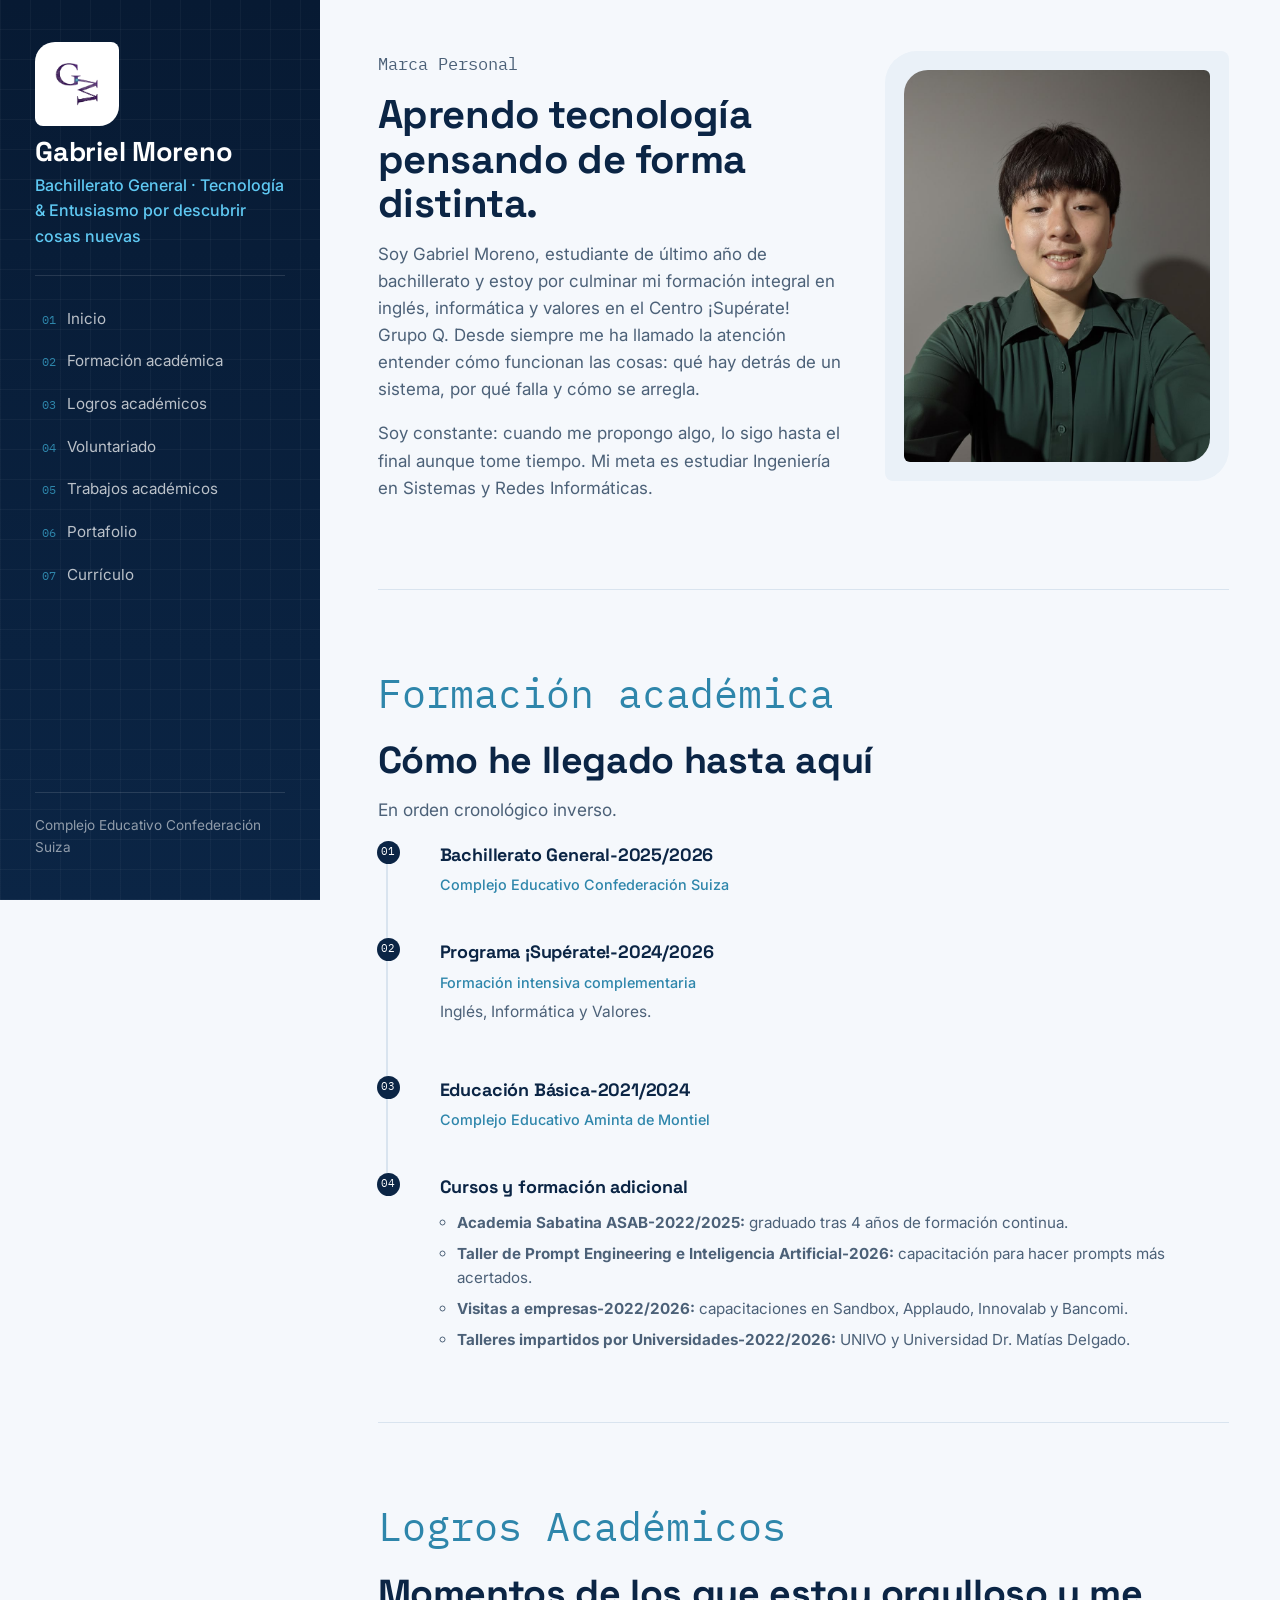
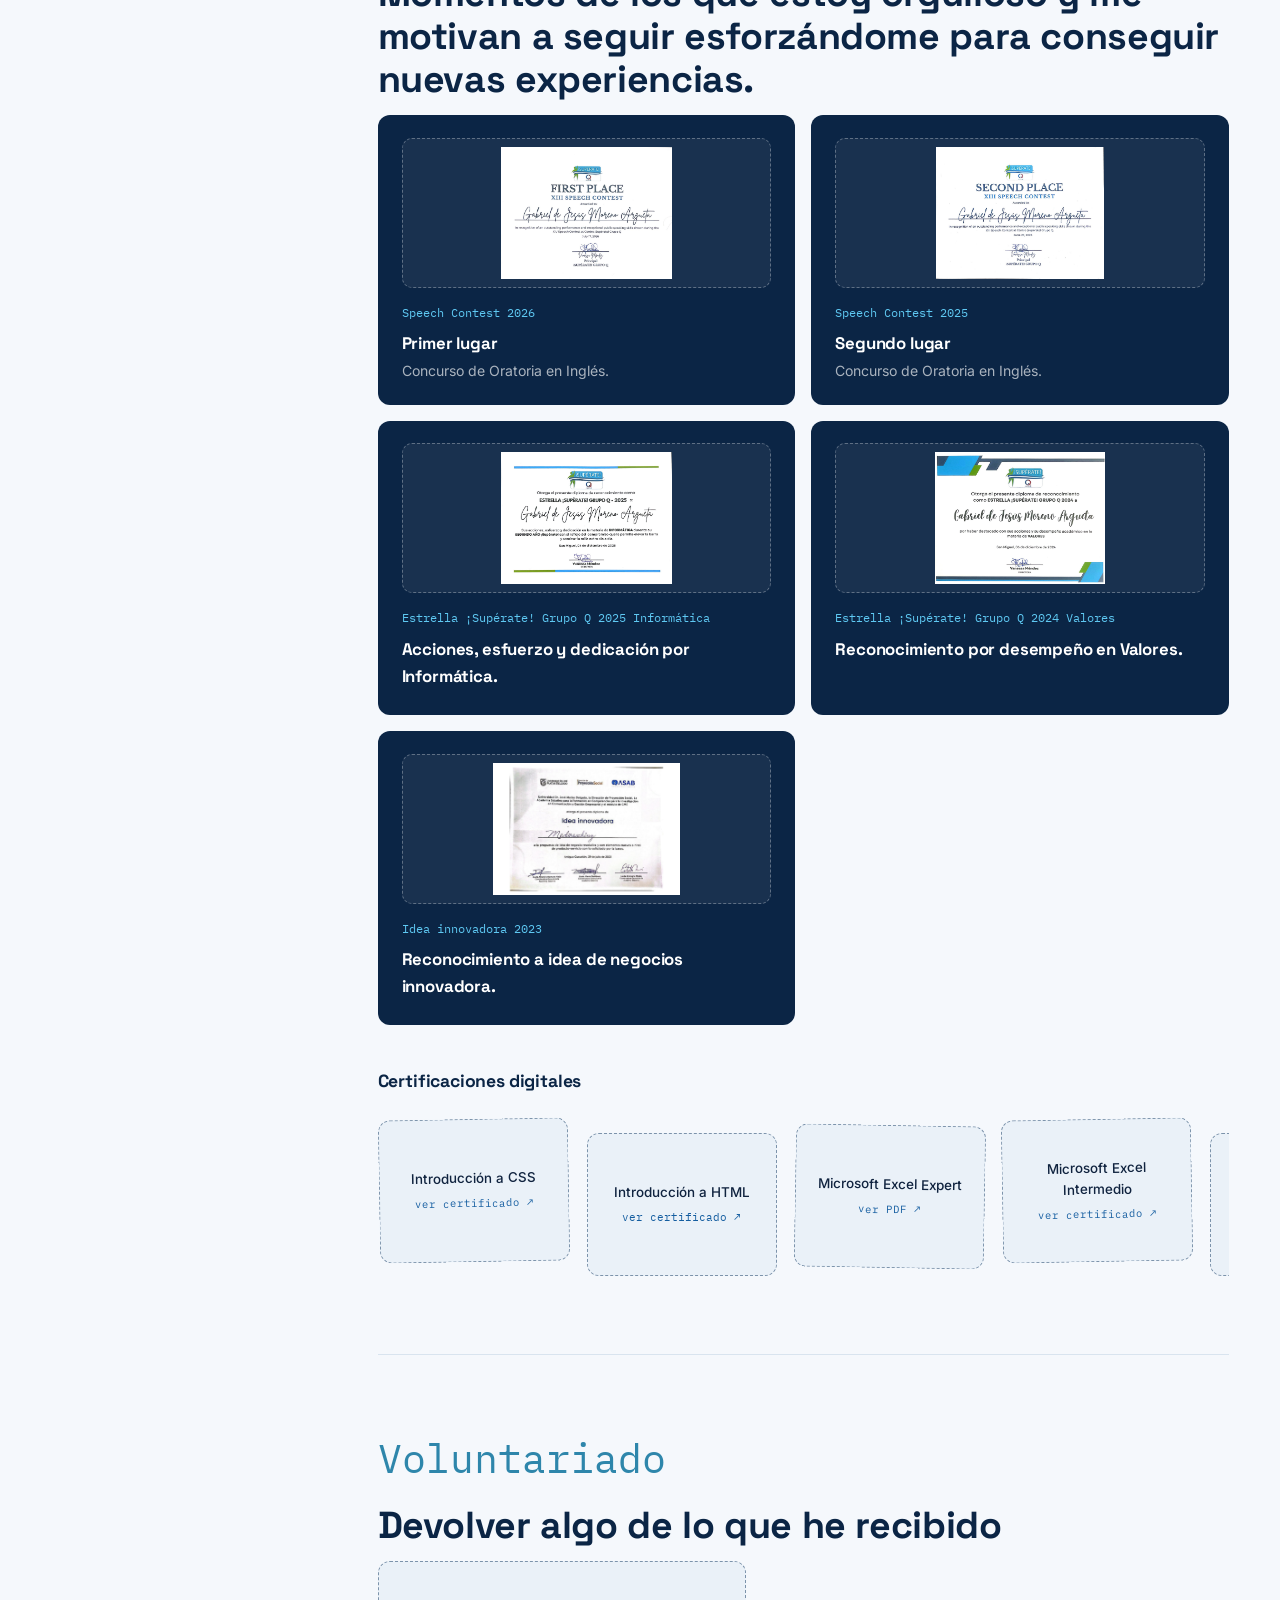
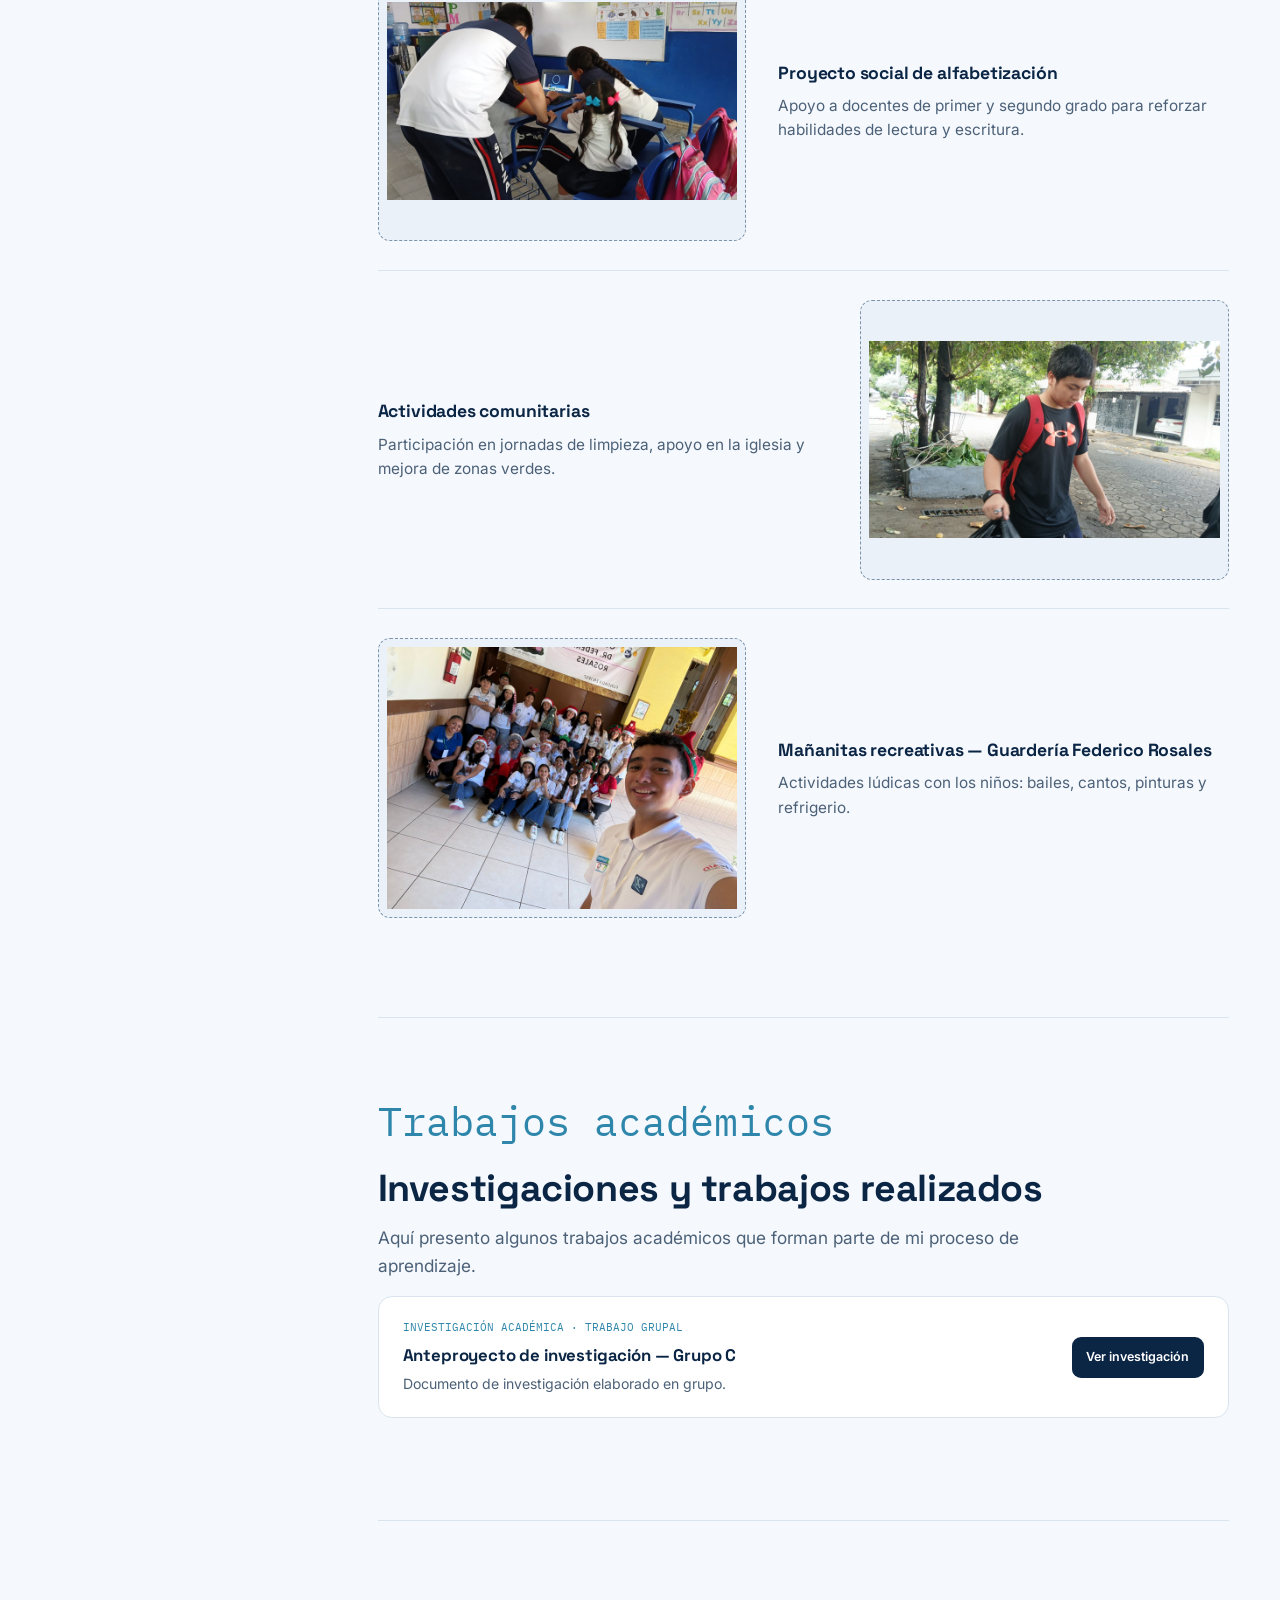
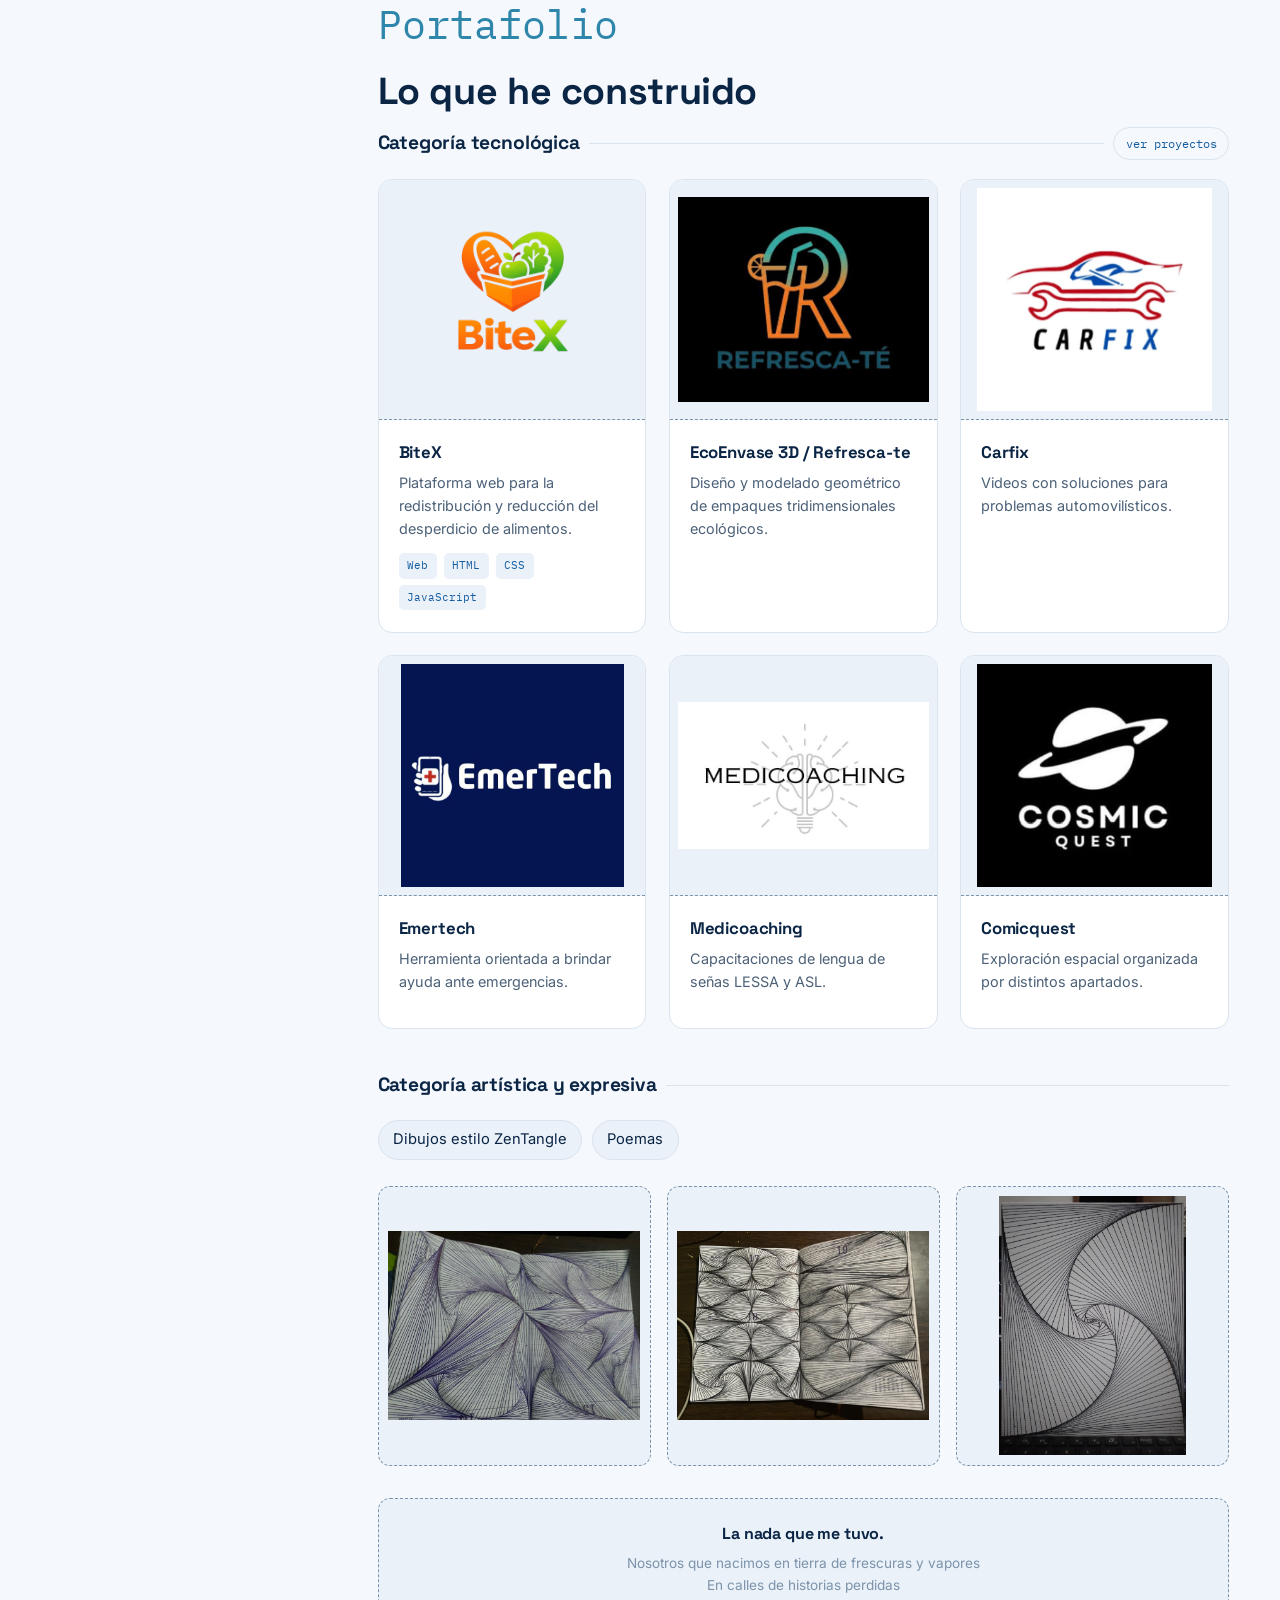
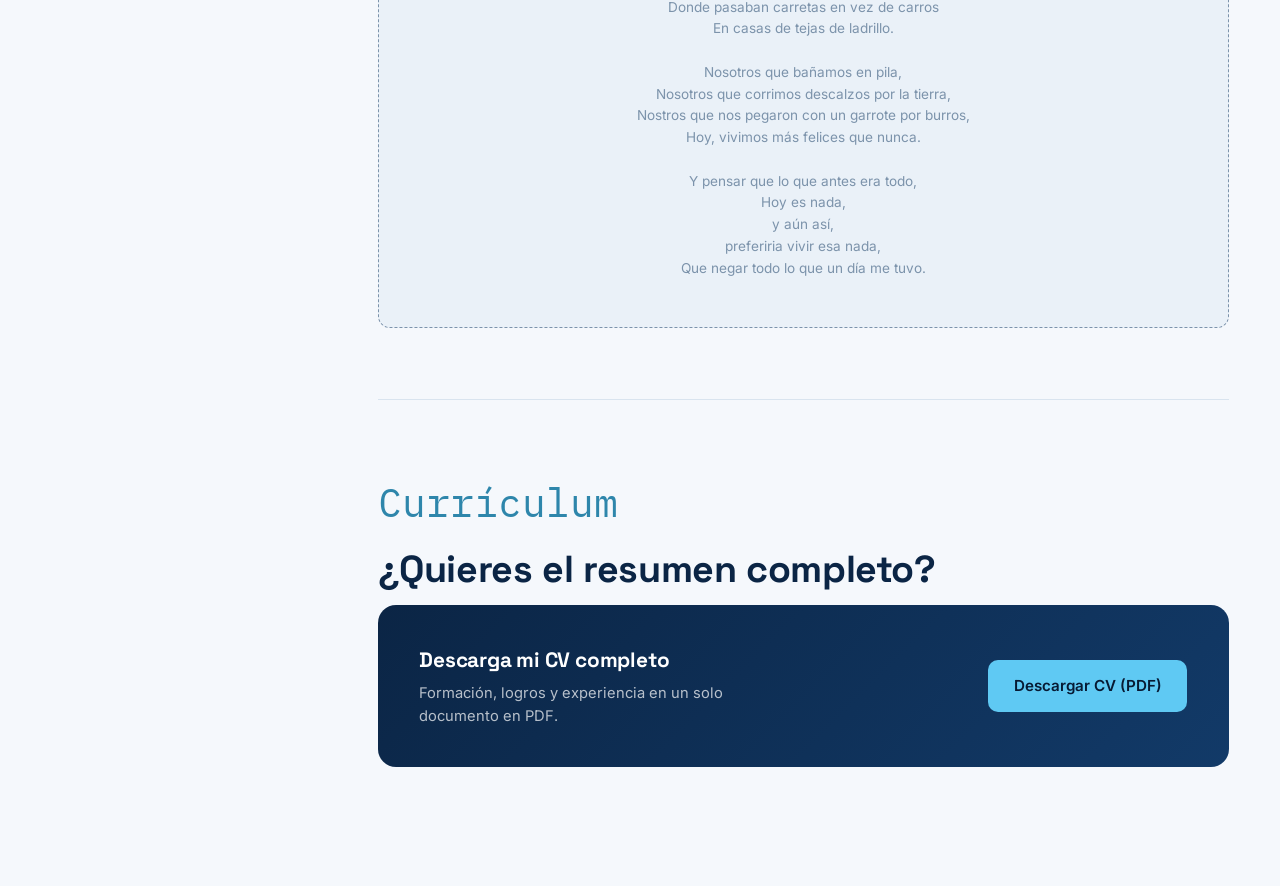
==== commit 05074709: "Enhance poem section with additional lines Added additional lines to the poem section in the portfol" ====
--- a/index.html
+++ b/index.html
@@ -81,7 +81,24 @@
     </div>
     <div class="portfolio-tabs-label"><h3>Categoría artística y expresiva</h3><div class="line"></div></div><ul class="art-list"><li>Dibujos estilo ZenTangle</li><li>Poemas</li></ul><div class="art-gallery">
       <div class="art-slot"><label class="media-trigger" aria-label="Ampliar imagen" for="toggle-img-dibujo1"><img src="archivos/dibujo1.jpeg" alt="Dibujo estilo ZenTangle 1"></label></div><div class="art-slot"><label class="media-trigger" aria-label="Ampliar imagen" for="toggle-img-dibujo2"><img src="archivos/dibujo2.jpeg" alt="Dibujo estilo ZenTangle 2"></label></div><div class="art-slot"><label class="media-trigger" aria-label="Ampliar imagen" for="toggle-img-dibujo3"><img src="archivos/dibujo3.jpeg" alt="Dibujo estilo ZenTangle 3"></label></div>
-      <div class="poem-slot"><h4>La nada que me tuvo.</h4><p>Nosotros que nacimos en tierra de frescuras y vapores<br>En calles de historias perdidas<br>Donde pasaban carretas en vez de carros<br>En casas de tejas de ladrillo.</p></div>
+      <div class="poem-slot">
+        <h4>La nada que me tuvo.</h4>
+        <p>Nosotros que nacimos en tierra de frescuras y vapores <br>
+En calles de historias perdidas<br>
+Donde pasaban carretas en vez de carros<br>
+En casas de tejas de ladrillo.<br>
+<br>
+Nosotros que bañamos en pila,<br>
+Nosotros que corrimos descalzos por la tierra,<br>
+Nostros que nos pegaron con un garrote por burros, <br>
+Hoy, vivimos más felices que nunca.<br>
+<br>
+Y pensar que lo que antes era todo,<br>
+Hoy es nada,<br>
+y aún así,<br>
+preferiria vivir esa nada,<br>
+Que negar todo lo que un día me tuvo.</p><br>
+      </div>
     </div>
   </section>
 
@@ -93,10 +110,10 @@
 <input id="toggle-media-html" class="media-toggle" type="checkbox"><div id="media-html" class="media-modal"><label class="modal-bg" for="toggle-media-html" aria-label="Cerrar"></label><label class="modal-close" for="toggle-media-html" aria-label="Cerrar">×</label><img class="modal-img" src="archivos/html.jpeg" alt="Certificado Introducción a HTML"></div>
 <input id="toggle-media-js" class="media-toggle" type="checkbox"><div id="media-js" class="media-modal"><label class="modal-bg" for="toggle-media-js" aria-label="Cerrar"></label><label class="modal-close" for="toggle-media-js" aria-label="Cerrar">×</label><img class="modal-img" src="archivos/js.jpg" alt="Certificado Introducción a JavaScript"></div>
 <input id="toggle-pdf-excel-expert" class="media-toggle" type="checkbox"><div id="pdf-excel-expert" class="media-modal"><label class="modal-bg" for="toggle-pdf-excel-expert" aria-label="Cerrar"></label><label class="modal-close" for="toggle-pdf-excel-expert" aria-label="Cerrar">×</label><iframe src="archivos/Excel%20Expert.pdf" title="Microsoft Excel Expert" loading="lazy"></iframe></div>
-<input id="toggle-pdf-excel-intermedio" class="media-toggle" type="checkbox"><div id="pdf-excel-intermedio" class="media-modal"><label class="modal-bg" for="toggle-pdf-excel-intermedio" aria-label="Cerrar"></label><label class="modal-close" for="toggle-pdf-excel-intermedio" aria-label="Cerrar">×</label><img class="modal-img" src="archivos/15_Diploma.pdf" alt="Microsoft Excel Intermedio"></div>
-<input id="toggle-pdf-telus" class="media-toggle" type="checkbox"><div id="pdf-telus" class="media-modal"><label class="modal-bg" for="toggle-pdf-telus" aria-label="Cerrar"></label><label class="modal-close" for="toggle-pdf-telus" aria-label="Cerrar">×</label><img class="modal-img" src="archivos/Diploma%20-%20Gabriel%20De%20Jesu%CC%81s%20Moreno.pdf" alt="Grupo de Inglés — TELUS"></div>
+<input id="toggle-pdf-excel-intermedio" class="media-toggle" type="checkbox"><div id="pdf-excel-intermedio" class="media-modal"><label class="modal-bg" for="toggle-pdf-excel-intermedio" aria-label="Cerrar"></label><label class="modal-close" for="toggle-pdf-excel-intermedio" aria-label="Cerrar">×</label><iframe src="archivos/15_Diploma.pdf" title="Microsoft Excel Intermedio" loading="lazy"></iframe></div>
+<input id="toggle-pdf-telus" class="media-toggle" type="checkbox"><div id="pdf-telus" class="media-modal"><label class="modal-bg" for="toggle-pdf-telus" aria-label="Cerrar"></label><label class="modal-close" for="toggle-pdf-telus" aria-label="Cerrar">×</label><iframe src="archivos/Diploma%20-%20Gabriel%20De%20Jesu%CC%81s%20Moreno.pdf" title="Grupo de Inglés — TELUS" loading="lazy"></iframe></div>
 <input id="toggle-pdf-netacad" class="media-toggle" type="checkbox"><div id="pdf-netacad" class="media-modal"><label class="modal-bg" for="toggle-pdf-netacad" aria-label="Cerrar"></label><label class="modal-close" for="toggle-pdf-netacad" aria-label="Cerrar">×</label><iframe src="archivos/NetworkingBasicsUpdate20260630-31-3f43p0%20%281%29.pdf" title="NetAcad" loading="lazy"></iframe></div>
-<input id="toggle-pdf-devweek" class="media-toggle" type="checkbox"><div id="pdf-devweek" class="media-modal"><label class="modal-bg" for="toggle-pdf-devweek" aria-label="Cerrar"></label><label class="modal-close" for="toggle-pdf-devweek" aria-label="Cerrar">×</label><img class="modal-img" src="archivos/Cert62413161172.pdf" alt="DevWeek — Elaniin"></div>
+<input id="toggle-pdf-devweek" class="media-toggle" type="checkbox"><div id="pdf-devweek" class="media-modal"><label class="modal-bg" for="toggle-pdf-devweek" aria-label="Cerrar"></label><label class="modal-close" for="toggle-pdf-devweek" aria-label="Cerrar">×</label><iframe src="archivos/Cert62413161172.pdf" title="DevWeek — Elaniin" loading="lazy"></iframe></div>
 <input id="toggle-pdf-research" class="media-toggle" type="checkbox"><div id="pdf-research" class="media-modal"><label class="modal-bg" for="toggle-pdf-research" aria-label="Cerrar"></label><label class="modal-close" for="toggle-pdf-research" aria-label="Cerrar">×</label><iframe src="archivos/Anteproyecto-Grupo%20C-Huizúcar-GE.pdf" title="Anteproyecto de investigación — Grupo C" loading="lazy"></iframe></div>
 
 <input id="toggle-pdf-speech2026" class="media-toggle" type="checkbox"><div id="pdf-speech2026" class="media-modal"><label class="modal-bg" for="toggle-pdf-speech2026" aria-label="Cerrar"></label><label class="modal-close" for="toggle-pdf-speech2026" aria-label="Cerrar">×</label><img class="modal-img" src="archivos/Speechcontest2-preview.jpeg" alt="Certificado Speech Contest 2026"></div>
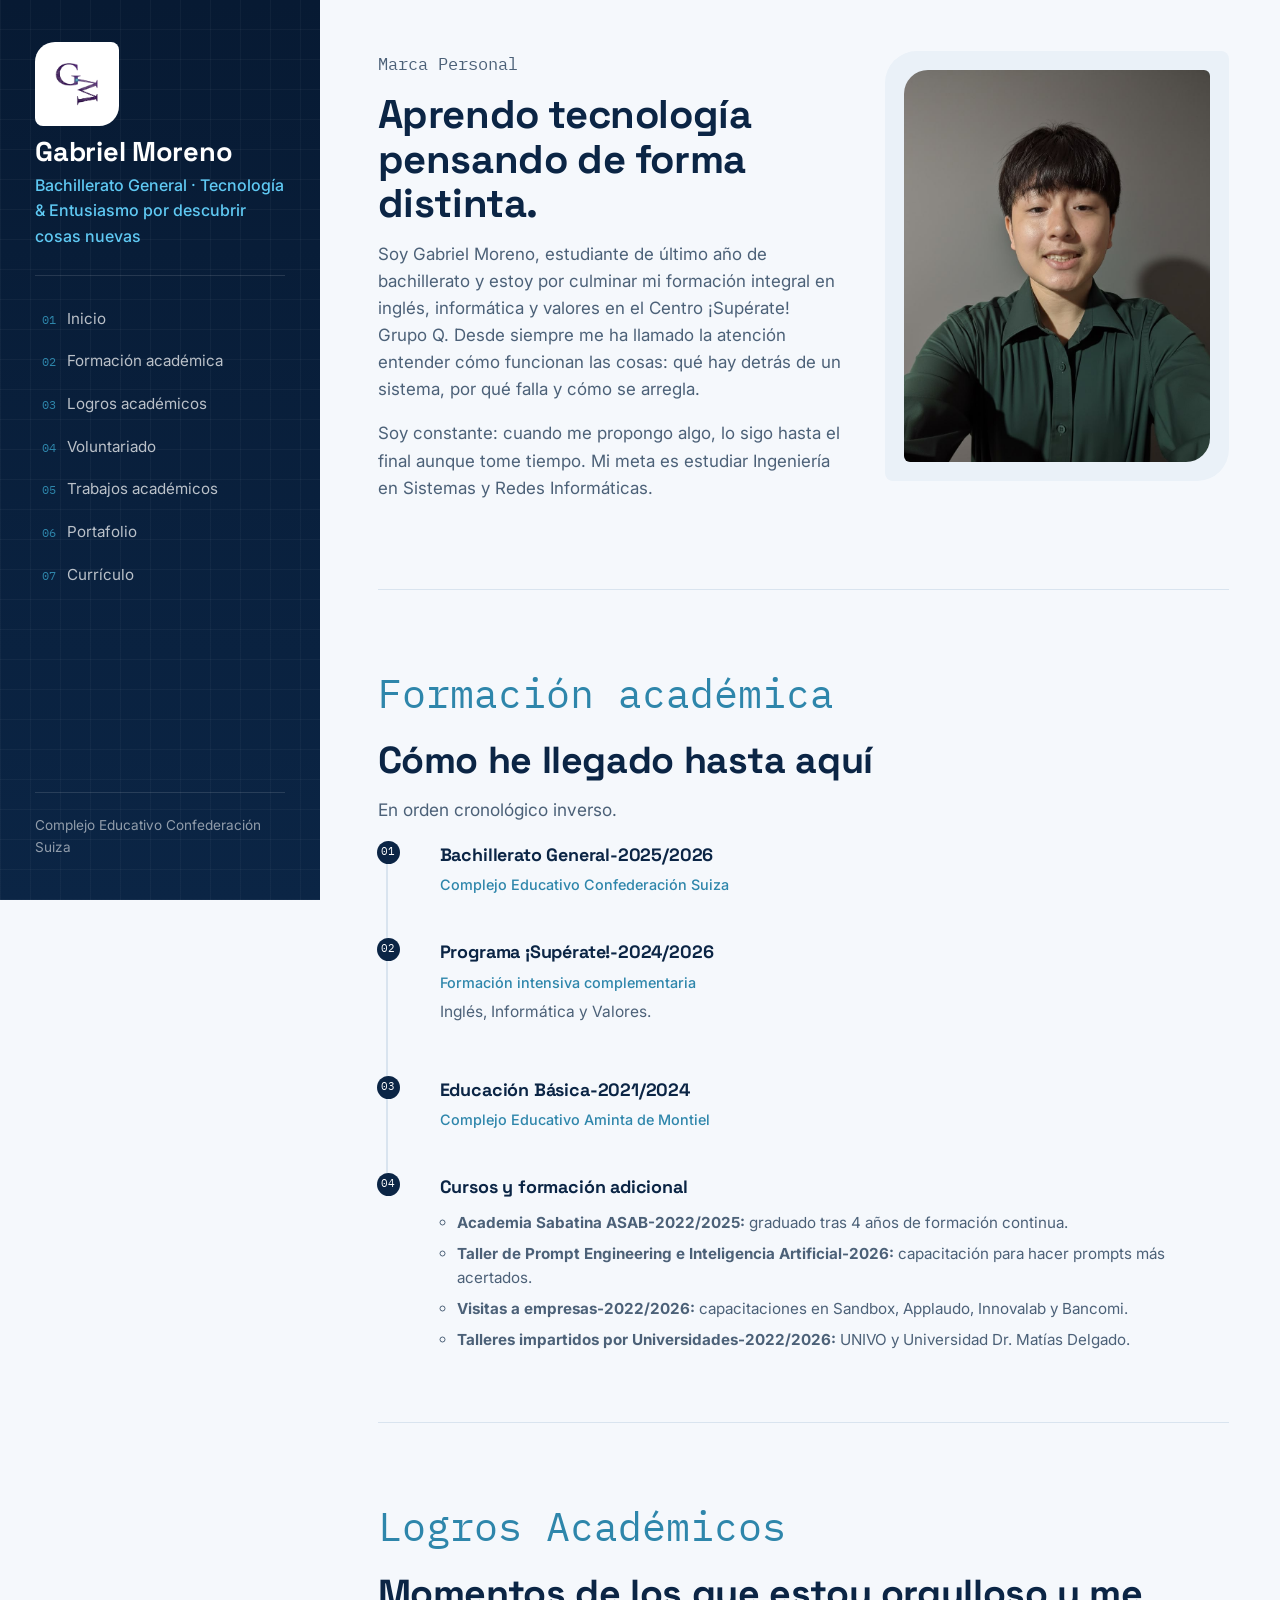
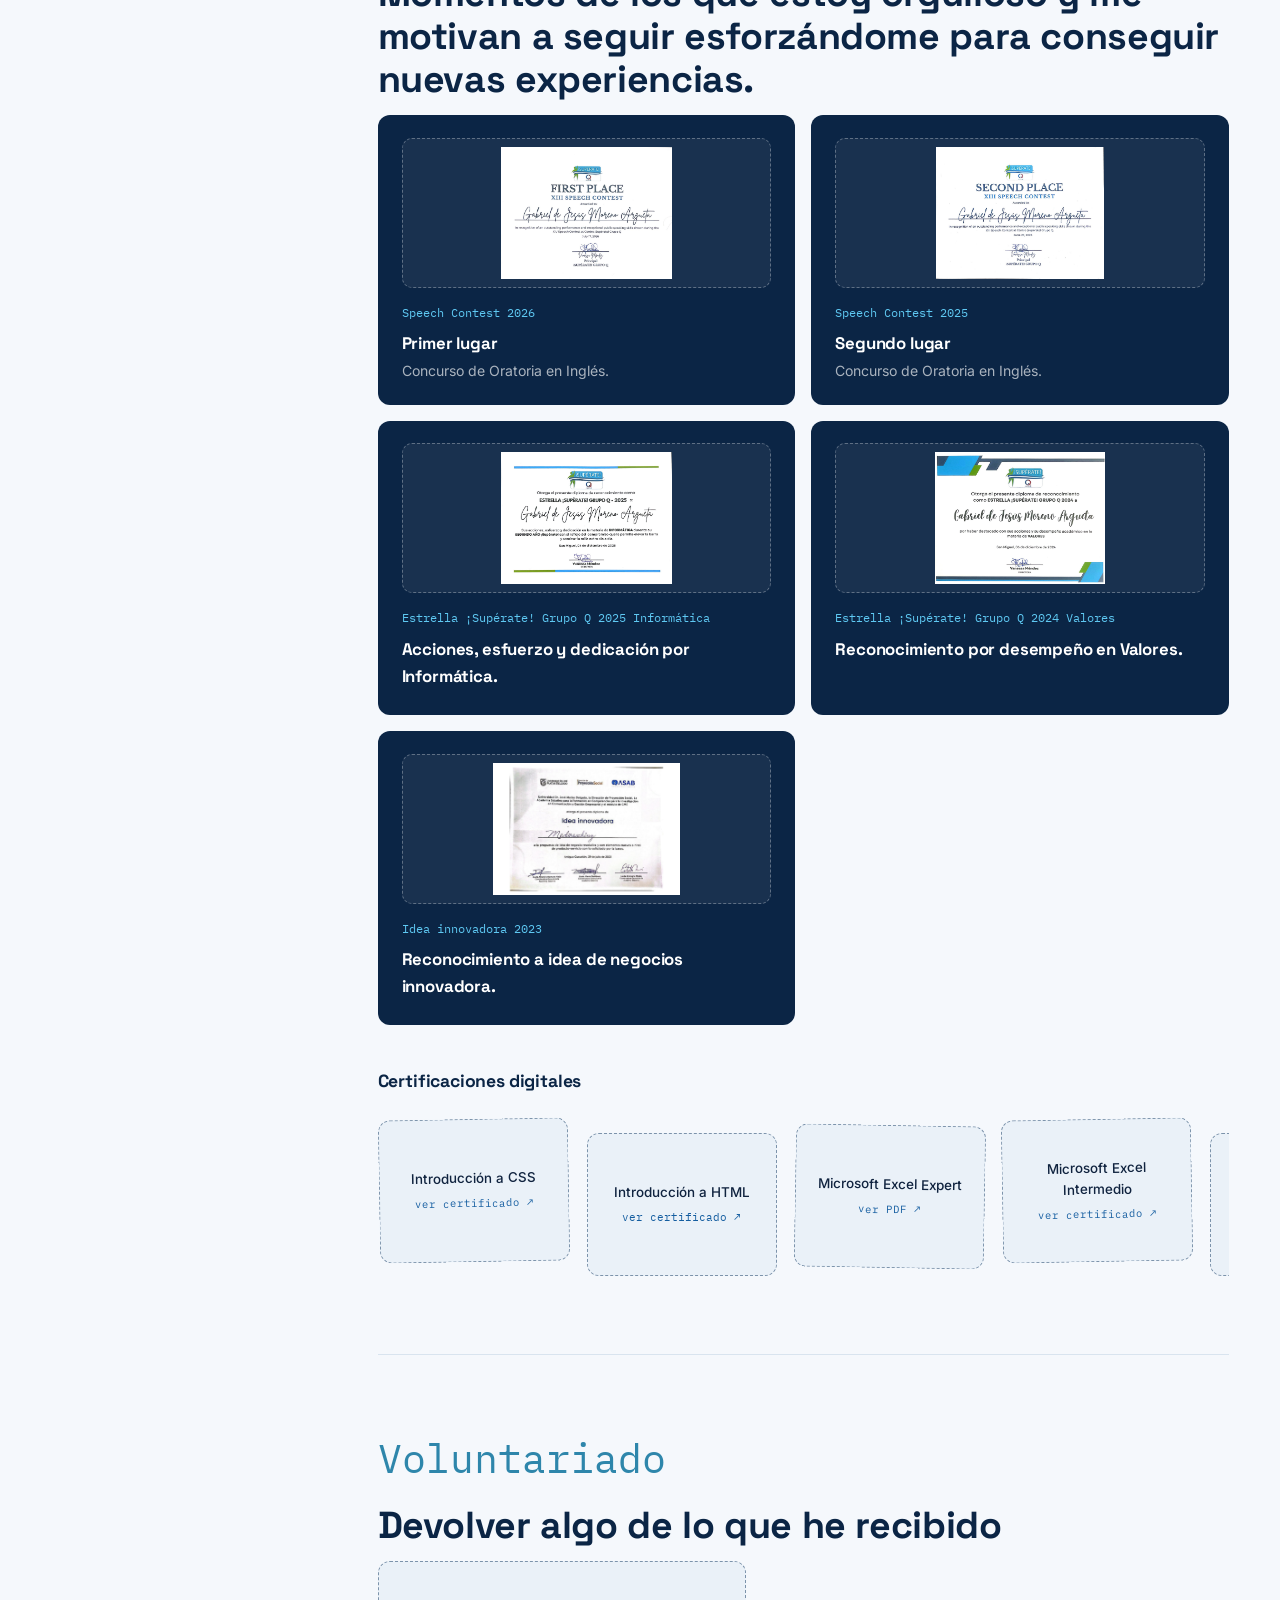
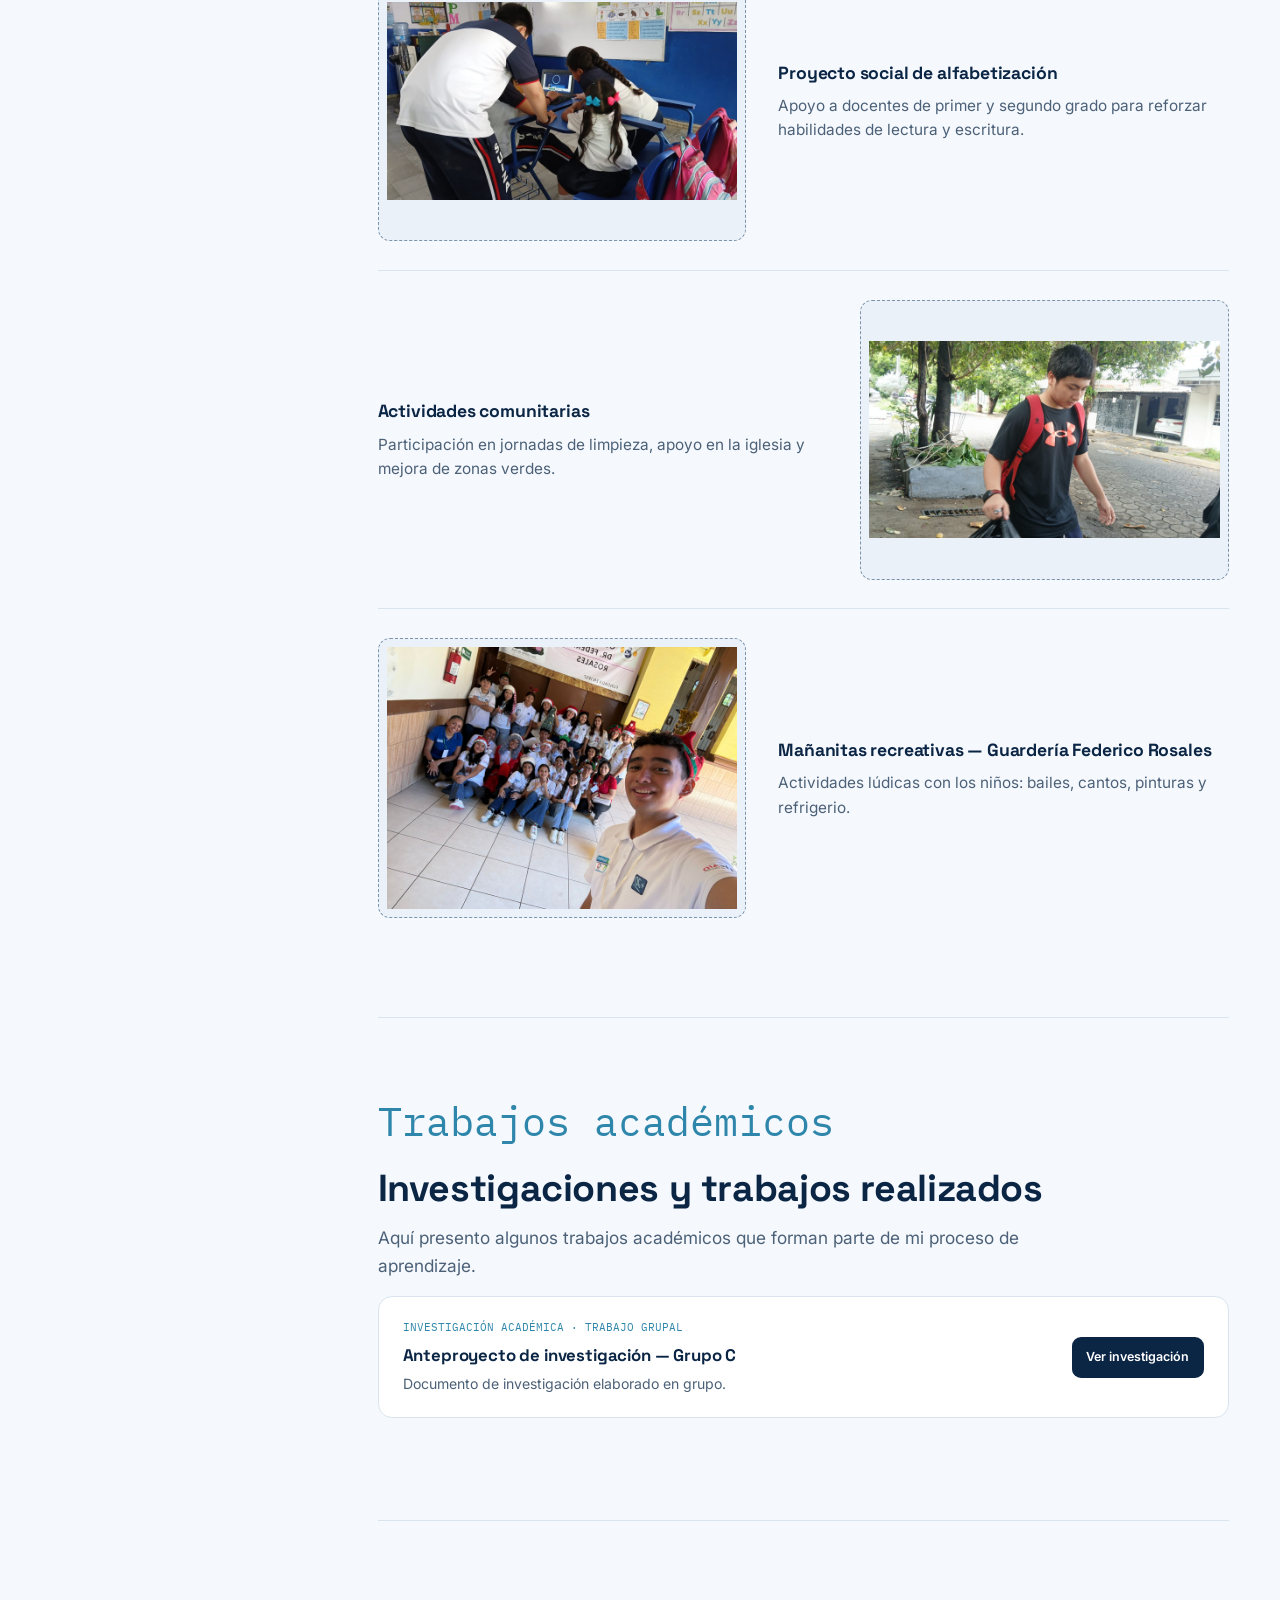
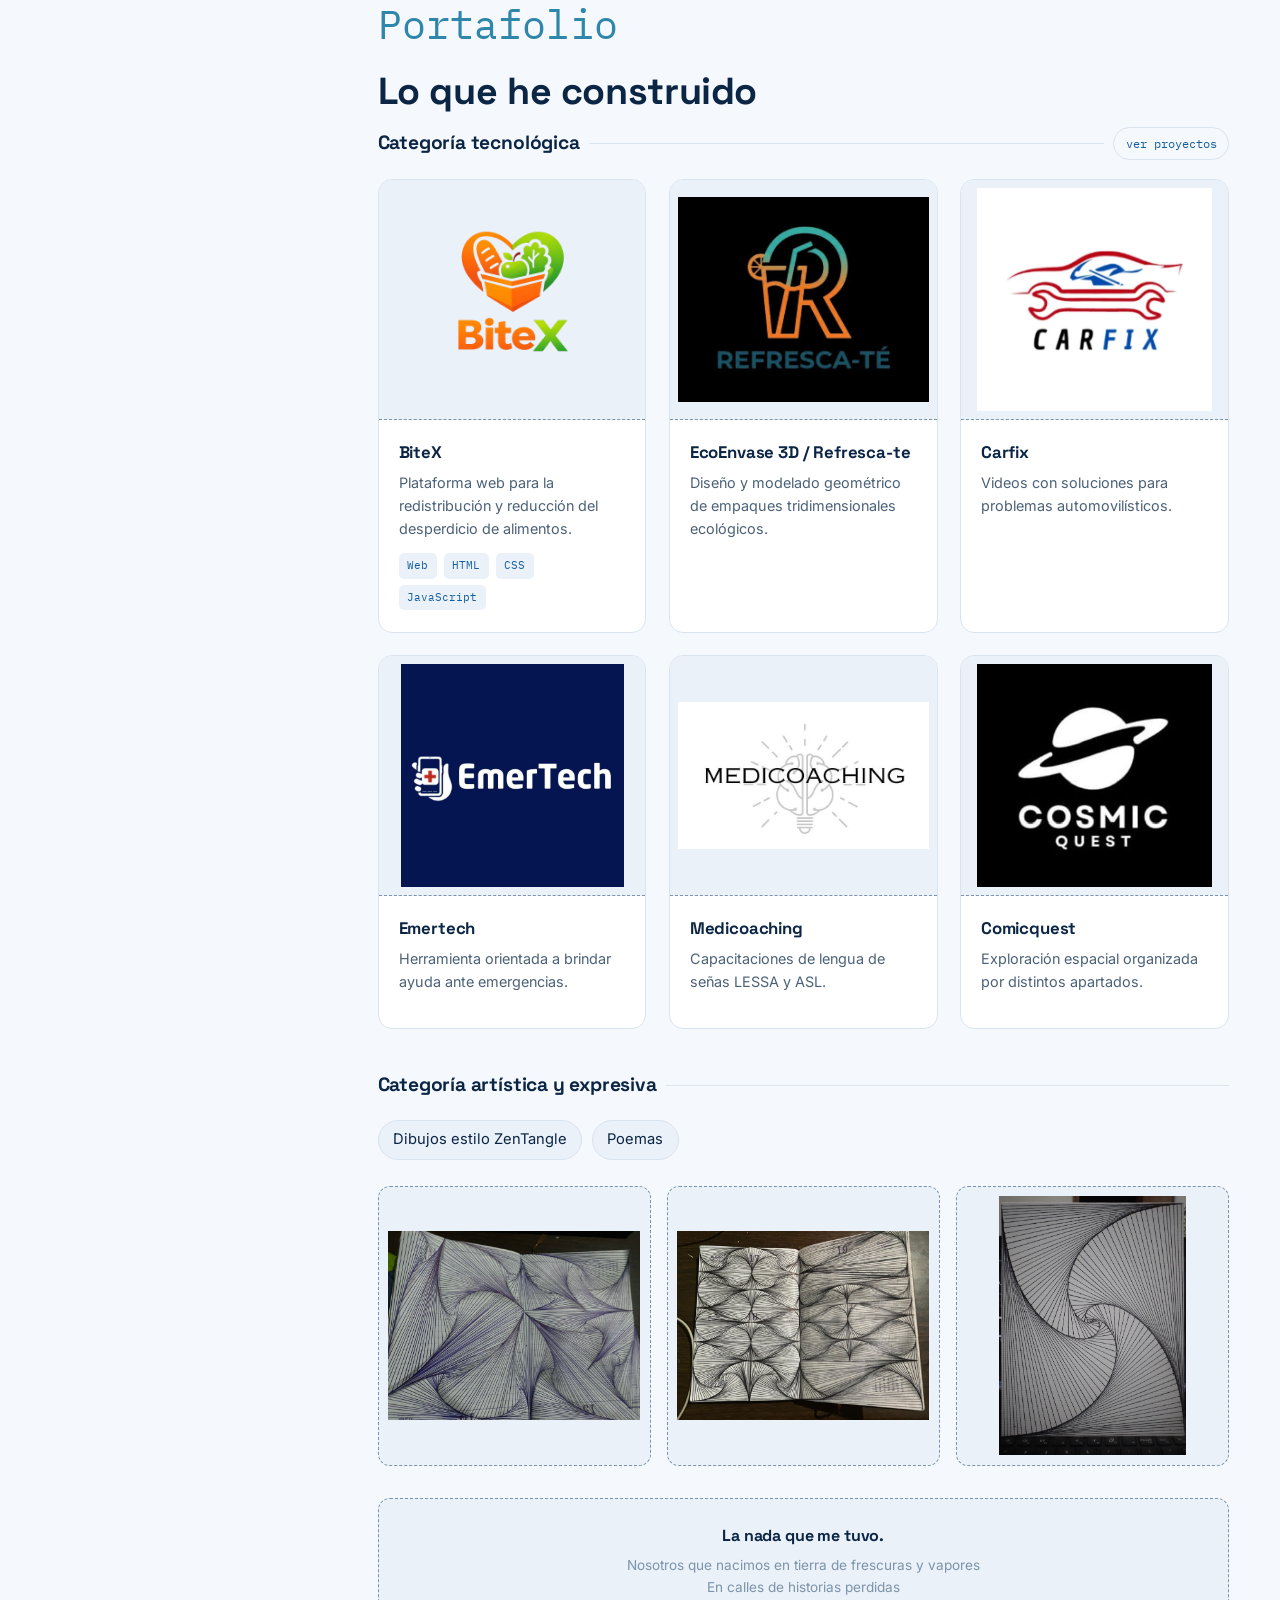
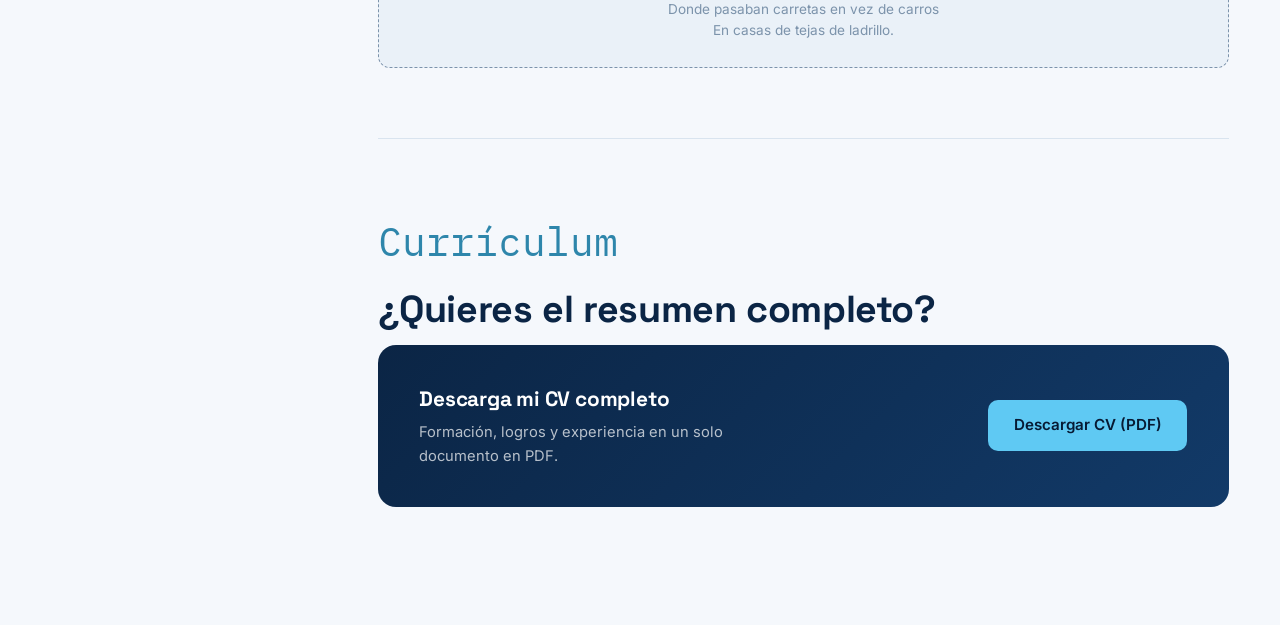
==== commit c036fd5c: "Corregido el último detalle: el certificado de Excel Intermedio usa el PDF correcto y el de DevWeek " ====
--- a/index.html
+++ b/index.html
@@ -81,24 +81,7 @@
     </div>
     <div class="portfolio-tabs-label"><h3>Categoría artística y expresiva</h3><div class="line"></div></div><ul class="art-list"><li>Dibujos estilo ZenTangle</li><li>Poemas</li></ul><div class="art-gallery">
       <div class="art-slot"><label class="media-trigger" aria-label="Ampliar imagen" for="toggle-img-dibujo1"><img src="archivos/dibujo1.jpeg" alt="Dibujo estilo ZenTangle 1"></label></div><div class="art-slot"><label class="media-trigger" aria-label="Ampliar imagen" for="toggle-img-dibujo2"><img src="archivos/dibujo2.jpeg" alt="Dibujo estilo ZenTangle 2"></label></div><div class="art-slot"><label class="media-trigger" aria-label="Ampliar imagen" for="toggle-img-dibujo3"><img src="archivos/dibujo3.jpeg" alt="Dibujo estilo ZenTangle 3"></label></div>
-      <div class="poem-slot">
-        <h4>La nada que me tuvo.</h4>
-        <p>Nosotros que nacimos en tierra de frescuras y vapores <br>
-En calles de historias perdidas<br>
-Donde pasaban carretas en vez de carros<br>
-En casas de tejas de ladrillo.<br>
-<br>
-Nosotros que bañamos en pila,<br>
-Nosotros que corrimos descalzos por la tierra,<br>
-Nostros que nos pegaron con un garrote por burros, <br>
-Hoy, vivimos más felices que nunca.<br>
-<br>
-Y pensar que lo que antes era todo,<br>
-Hoy es nada,<br>
-y aún así,<br>
-preferiria vivir esa nada,<br>
-Que negar todo lo que un día me tuvo.</p><br>
-      </div>
+      <div class="poem-slot"><h4>La nada que me tuvo.</h4><p>Nosotros que nacimos en tierra de frescuras y vapores<br>En calles de historias perdidas<br>Donde pasaban carretas en vez de carros<br>En casas de tejas de ladrillo.</p></div>
     </div>
   </section>
 
@@ -110,10 +93,10 @@
 <input id="toggle-media-html" class="media-toggle" type="checkbox"><div id="media-html" class="media-modal"><label class="modal-bg" for="toggle-media-html" aria-label="Cerrar"></label><label class="modal-close" for="toggle-media-html" aria-label="Cerrar">×</label><img class="modal-img" src="archivos/html.jpeg" alt="Certificado Introducción a HTML"></div>
 <input id="toggle-media-js" class="media-toggle" type="checkbox"><div id="media-js" class="media-modal"><label class="modal-bg" for="toggle-media-js" aria-label="Cerrar"></label><label class="modal-close" for="toggle-media-js" aria-label="Cerrar">×</label><img class="modal-img" src="archivos/js.jpg" alt="Certificado Introducción a JavaScript"></div>
 <input id="toggle-pdf-excel-expert" class="media-toggle" type="checkbox"><div id="pdf-excel-expert" class="media-modal"><label class="modal-bg" for="toggle-pdf-excel-expert" aria-label="Cerrar"></label><label class="modal-close" for="toggle-pdf-excel-expert" aria-label="Cerrar">×</label><iframe src="archivos/Excel%20Expert.pdf" title="Microsoft Excel Expert" loading="lazy"></iframe></div>
-<input id="toggle-pdf-excel-intermedio" class="media-toggle" type="checkbox"><div id="pdf-excel-intermedio" class="media-modal"><label class="modal-bg" for="toggle-pdf-excel-intermedio" aria-label="Cerrar"></label><label class="modal-close" for="toggle-pdf-excel-intermedio" aria-label="Cerrar">×</label><iframe src="archivos/15_Diploma.pdf" title="Microsoft Excel Intermedio" loading="lazy"></iframe></div>
+<input id="toggle-pdf-excel-intermedio" class="media-toggle" type="checkbox"><div id="pdf-excel-intermedio" class="media-modal"><label class="modal-bg" for="toggle-pdf-excel-intermedio" aria-label="Cerrar"></label><label class="modal-close" for="toggle-pdf-excel-intermedio" aria-label="Cerrar">×</label><iframe src="archivos/Cert62413161172.pdf" title="Microsoft Excel Intermedio" loading="lazy"></iframe></div>
 <input id="toggle-pdf-telus" class="media-toggle" type="checkbox"><div id="pdf-telus" class="media-modal"><label class="modal-bg" for="toggle-pdf-telus" aria-label="Cerrar"></label><label class="modal-close" for="toggle-pdf-telus" aria-label="Cerrar">×</label><iframe src="archivos/Diploma%20-%20Gabriel%20De%20Jesu%CC%81s%20Moreno.pdf" title="Grupo de Inglés — TELUS" loading="lazy"></iframe></div>
 <input id="toggle-pdf-netacad" class="media-toggle" type="checkbox"><div id="pdf-netacad" class="media-modal"><label class="modal-bg" for="toggle-pdf-netacad" aria-label="Cerrar"></label><label class="modal-close" for="toggle-pdf-netacad" aria-label="Cerrar">×</label><iframe src="archivos/NetworkingBasicsUpdate20260630-31-3f43p0%20%281%29.pdf" title="NetAcad" loading="lazy"></iframe></div>
-<input id="toggle-pdf-devweek" class="media-toggle" type="checkbox"><div id="pdf-devweek" class="media-modal"><label class="modal-bg" for="toggle-pdf-devweek" aria-label="Cerrar"></label><label class="modal-close" for="toggle-pdf-devweek" aria-label="Cerrar">×</label><iframe src="archivos/Cert62413161172.pdf" title="DevWeek — Elaniin" loading="lazy"></iframe></div>
+<input id="toggle-pdf-devweek" class="media-toggle" type="checkbox"><div id="pdf-devweek" class="media-modal"><label class="modal-bg" for="toggle-pdf-devweek" aria-label="Cerrar"></label><label class="modal-close" for="toggle-pdf-devweek" aria-label="Cerrar">×</label><iframe src="archivos/15_Diploma.pdf" title="DevWeek — Elaniin" loading="lazy"></iframe></div>
 <input id="toggle-pdf-research" class="media-toggle" type="checkbox"><div id="pdf-research" class="media-modal"><label class="modal-bg" for="toggle-pdf-research" aria-label="Cerrar"></label><label class="modal-close" for="toggle-pdf-research" aria-label="Cerrar">×</label><iframe src="archivos/Anteproyecto-Grupo%20C-Huizúcar-GE.pdf" title="Anteproyecto de investigación — Grupo C" loading="lazy"></iframe></div>
 
 <input id="toggle-pdf-speech2026" class="media-toggle" type="checkbox"><div id="pdf-speech2026" class="media-modal"><label class="modal-bg" for="toggle-pdf-speech2026" aria-label="Cerrar"></label><label class="modal-close" for="toggle-pdf-speech2026" aria-label="Cerrar">×</label><img class="modal-img" src="archivos/Speechcontest2-preview.jpeg" alt="Certificado Speech Contest 2026"></div>
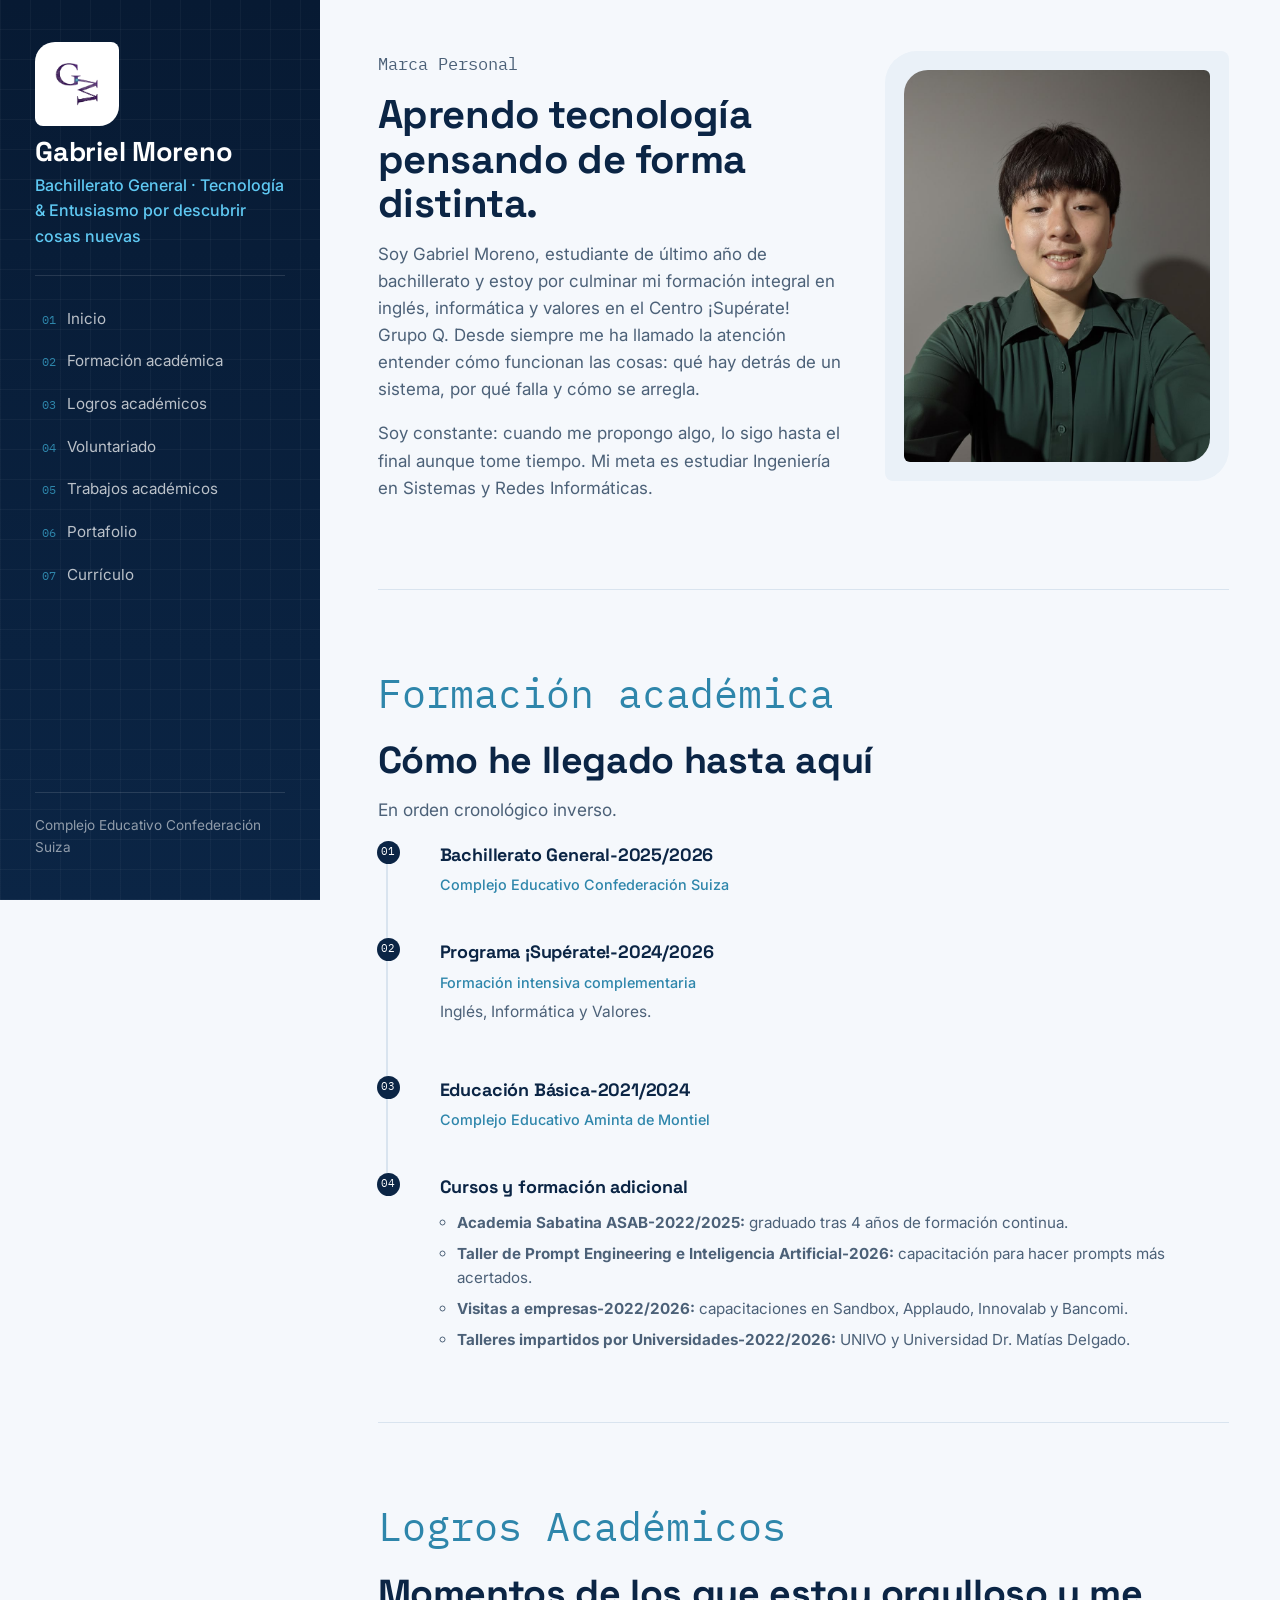
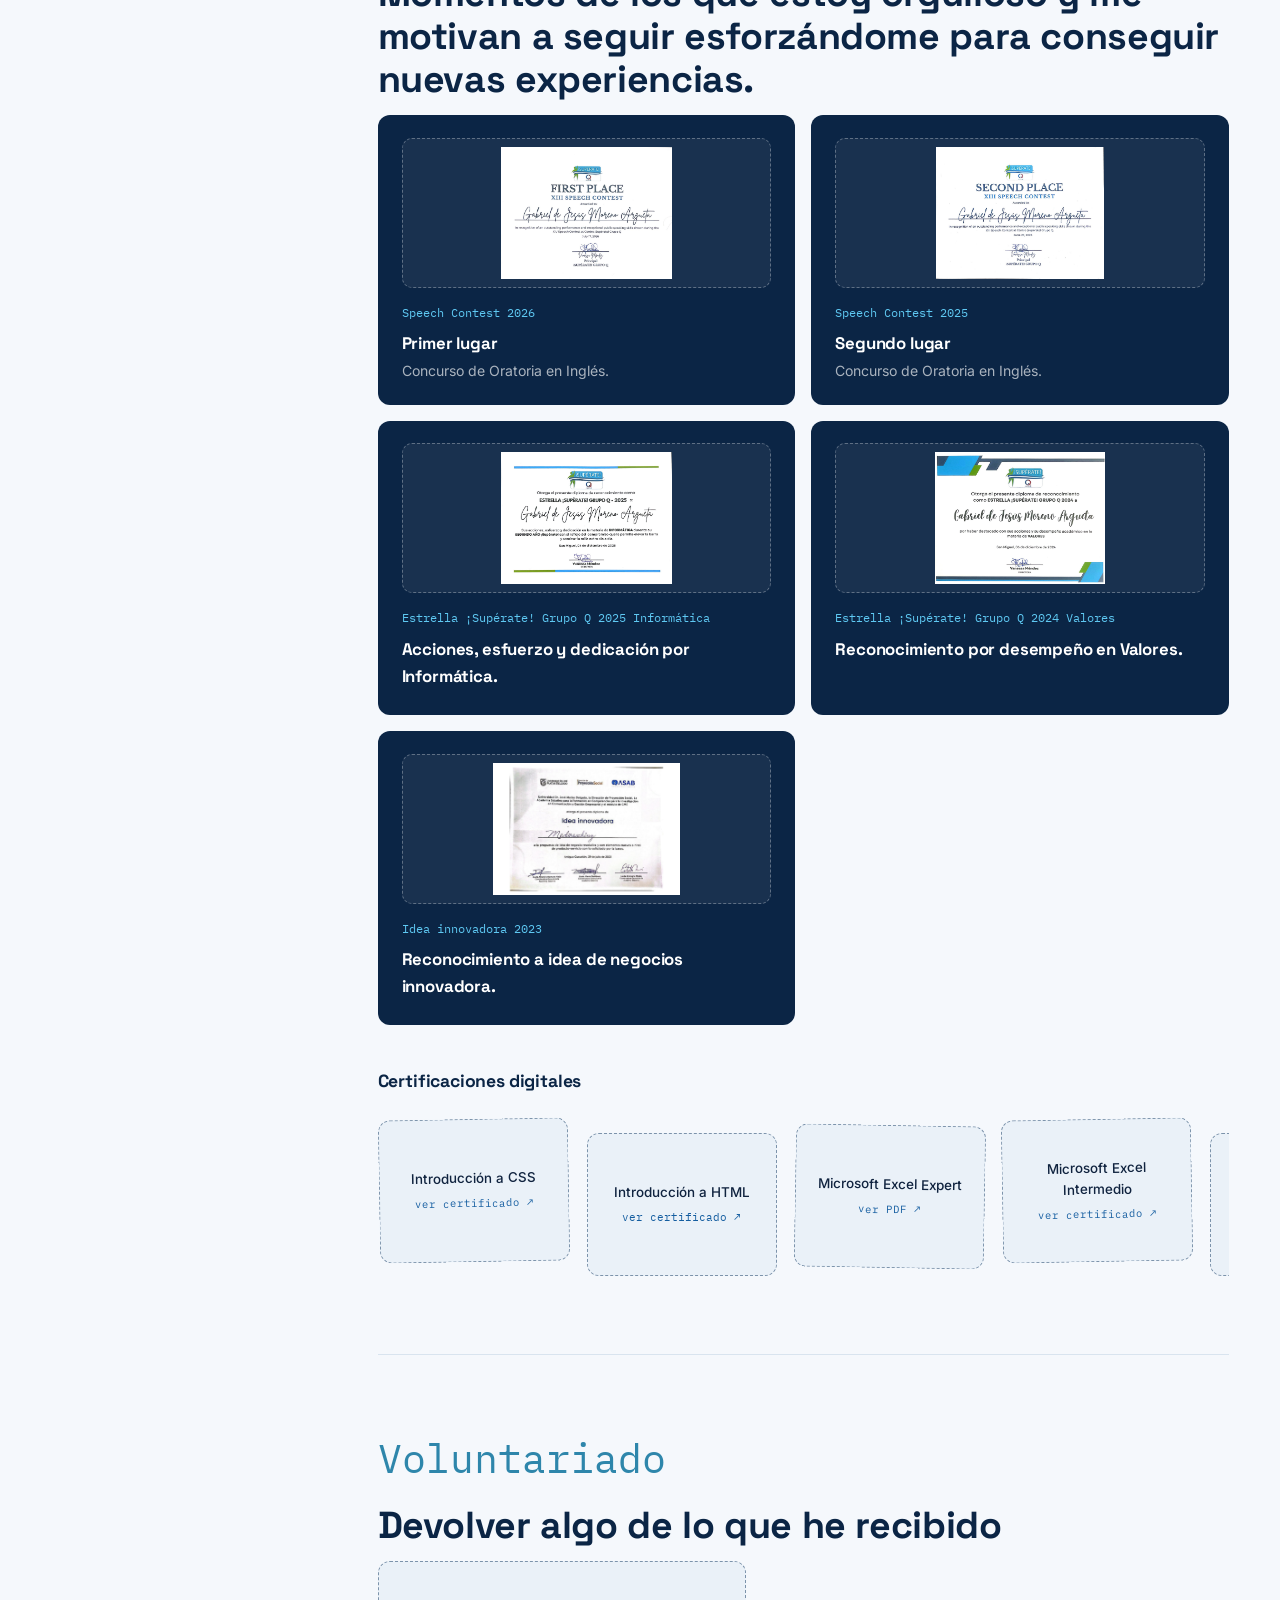
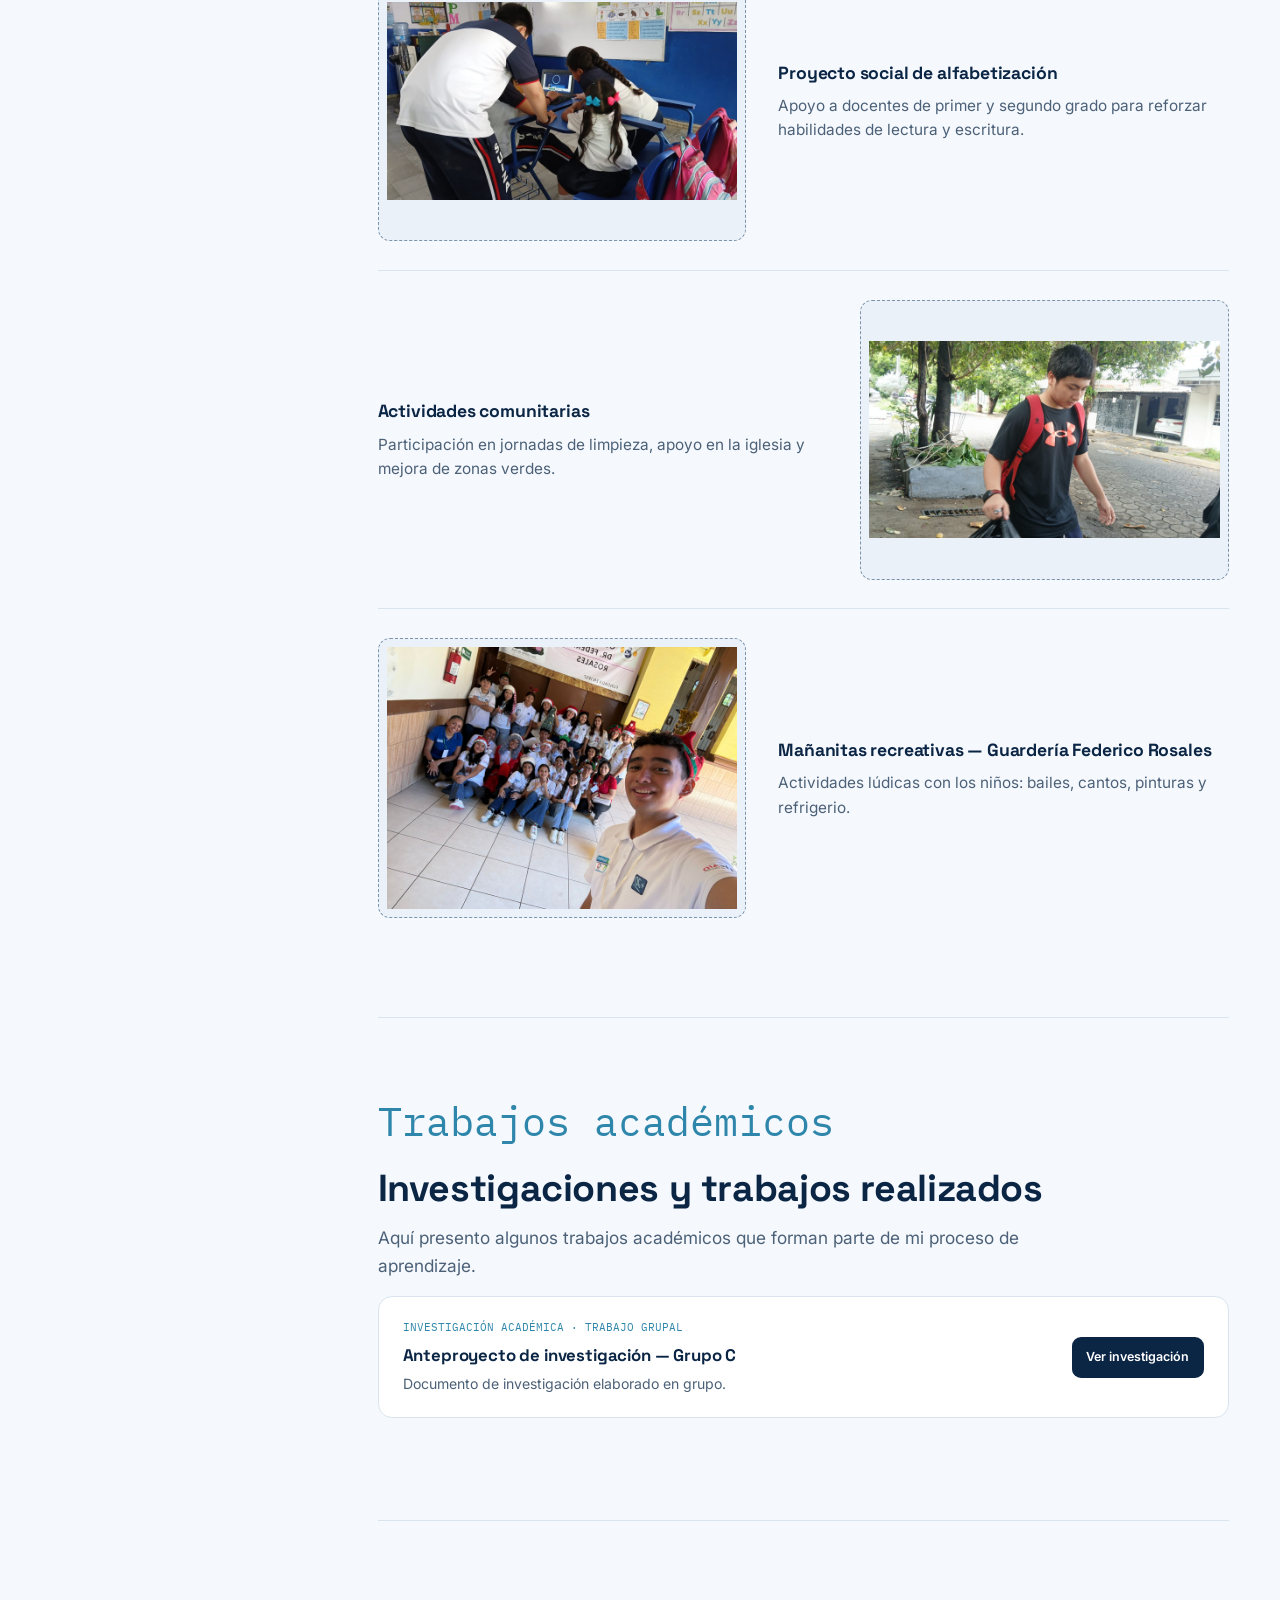
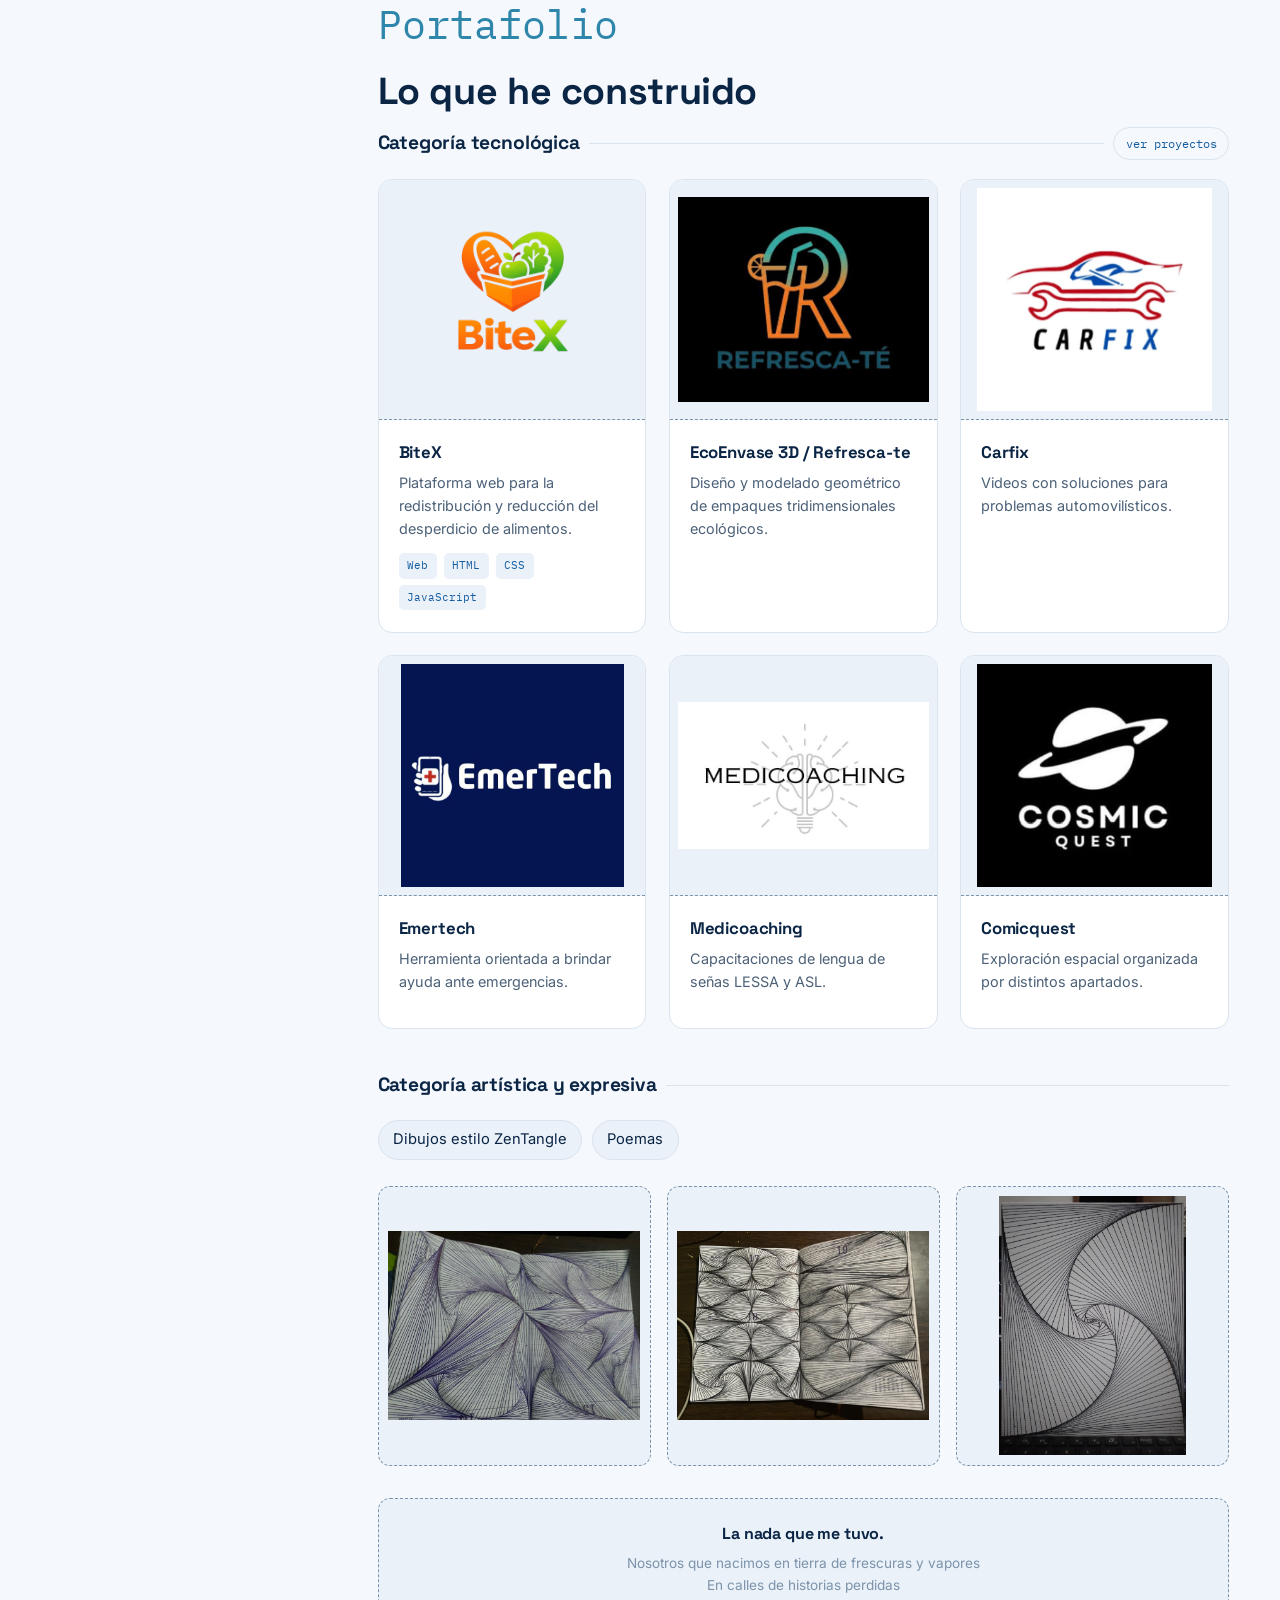
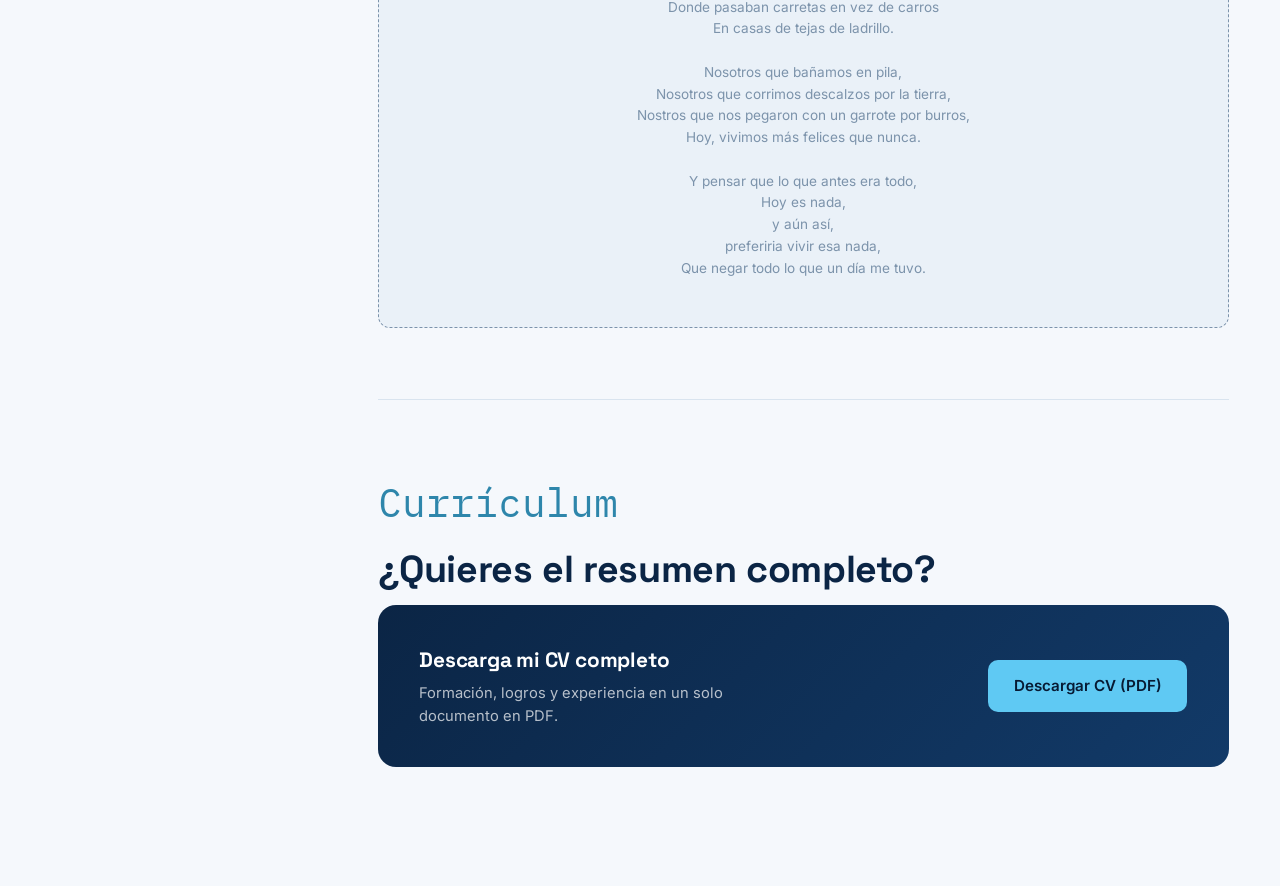
==== commit 7d57d620: "Enhance poem section with more content Updated poem section with additional lines." ====
--- a/index.html
+++ b/index.html
@@ -81,8 +81,24 @@
     </div>
     <div class="portfolio-tabs-label"><h3>Categoría artística y expresiva</h3><div class="line"></div></div><ul class="art-list"><li>Dibujos estilo ZenTangle</li><li>Poemas</li></ul><div class="art-gallery">
       <div class="art-slot"><label class="media-trigger" aria-label="Ampliar imagen" for="toggle-img-dibujo1"><img src="archivos/dibujo1.jpeg" alt="Dibujo estilo ZenTangle 1"></label></div><div class="art-slot"><label class="media-trigger" aria-label="Ampliar imagen" for="toggle-img-dibujo2"><img src="archivos/dibujo2.jpeg" alt="Dibujo estilo ZenTangle 2"></label></div><div class="art-slot"><label class="media-trigger" aria-label="Ampliar imagen" for="toggle-img-dibujo3"><img src="archivos/dibujo3.jpeg" alt="Dibujo estilo ZenTangle 3"></label></div>
-      <div class="poem-slot"><h4>La nada que me tuvo.</h4><p>Nosotros que nacimos en tierra de frescuras y vapores<br>En calles de historias perdidas<br>Donde pasaban carretas en vez de carros<br>En casas de tejas de ladrillo.</p></div>
-    </div>
+      <div class="poem-slot">
+        <h4>La nada que me tuvo.</h4>
+        <p>Nosotros que nacimos en tierra de frescuras y vapores <br>
+En calles de historias perdidas<br>
+Donde pasaban carretas en vez de carros<br>
+En casas de tejas de ladrillo.<br>
+<br>
+Nosotros que bañamos en pila,<br>
+Nosotros que corrimos descalzos por la tierra,<br>
+Nostros que nos pegaron con un garrote por burros, <br>
+Hoy, vivimos más felices que nunca.<br>
+<br>
+Y pensar que lo que antes era todo,<br>
+Hoy es nada,<br>
+y aún así,<br>
+preferiria vivir esa nada,<br>
+Que negar todo lo que un día me tuvo.</p><br>
+      </div>
   </section>
 
   <section id="cv"><p class="kicker">Currículum</p><h2>¿Quieres el resumen completo?</h2><div class="cv-box"><div><h3>Descarga mi CV completo</h3><p>Formación, logros y experiencia en un solo documento en PDF.</p></div><a class="cv-button" href="archivos/cv.pdf" download>Descargar CV (PDF)</a></div></section>
